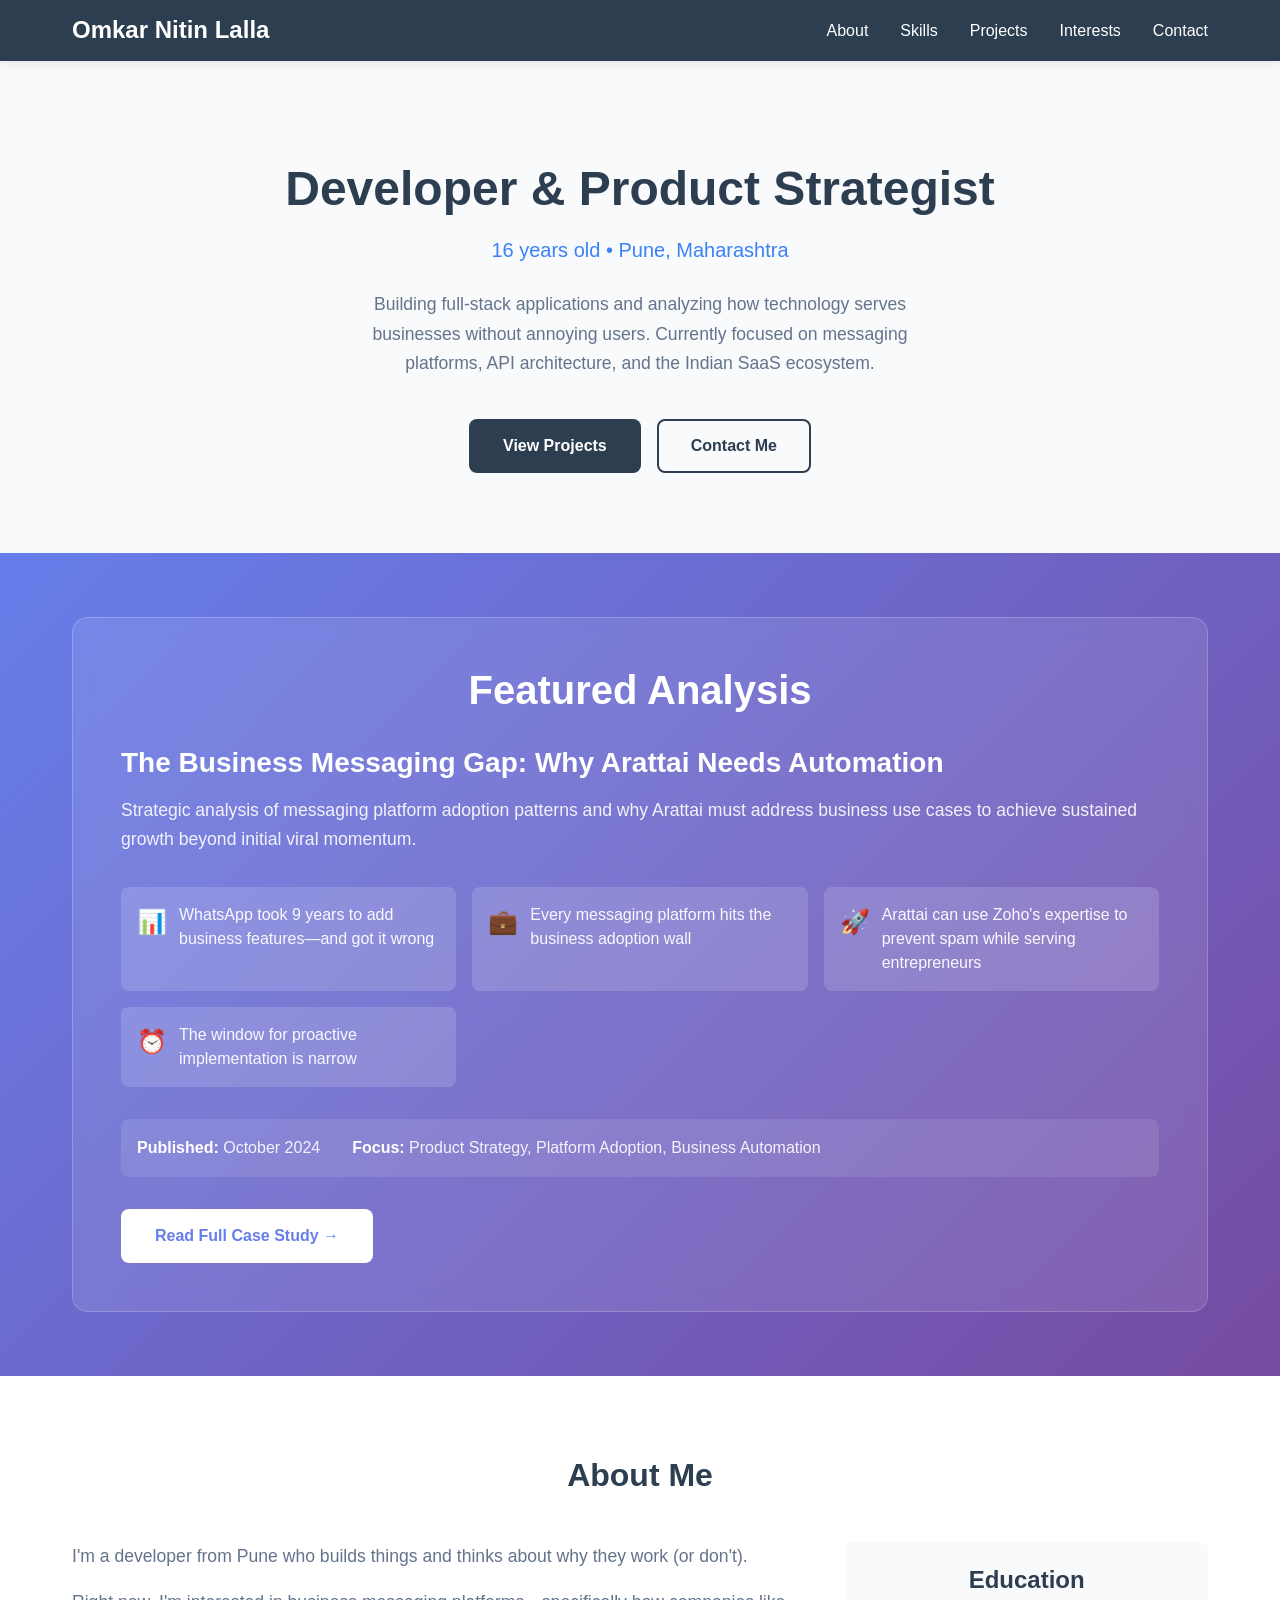
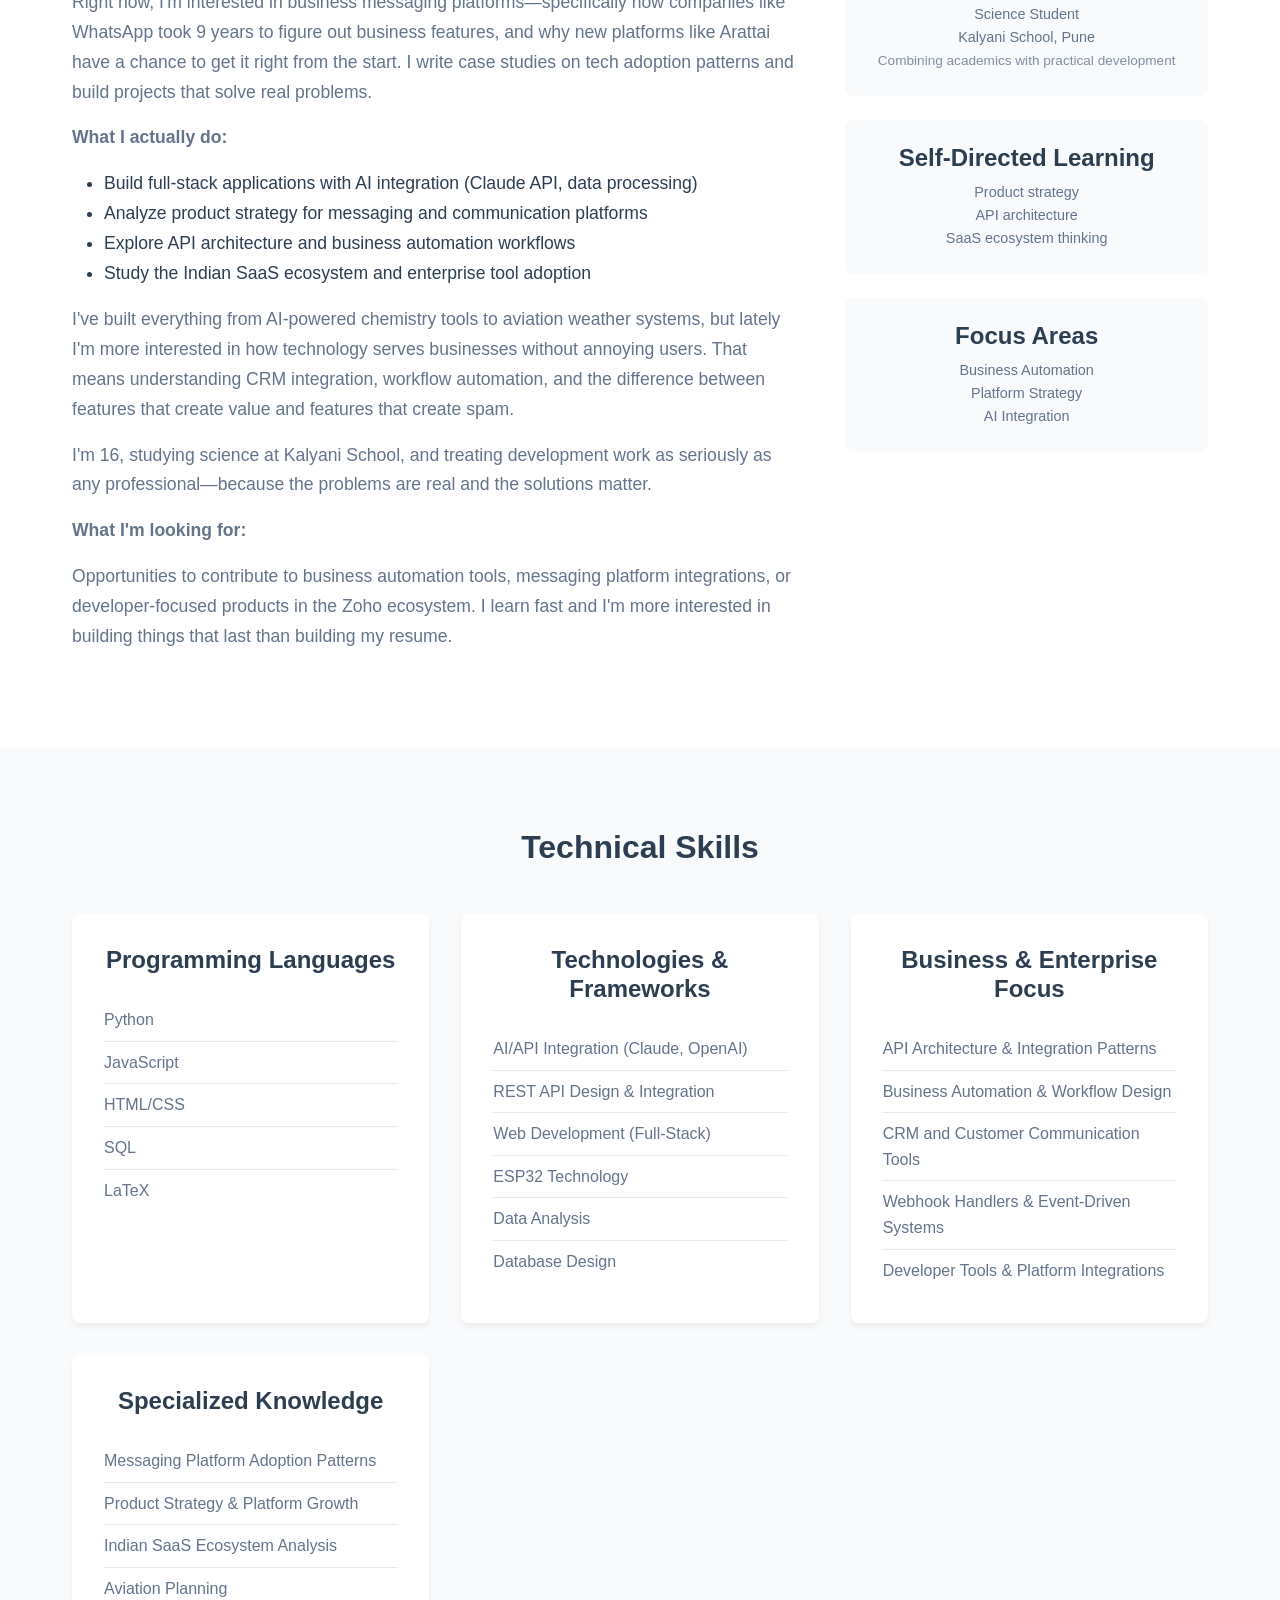
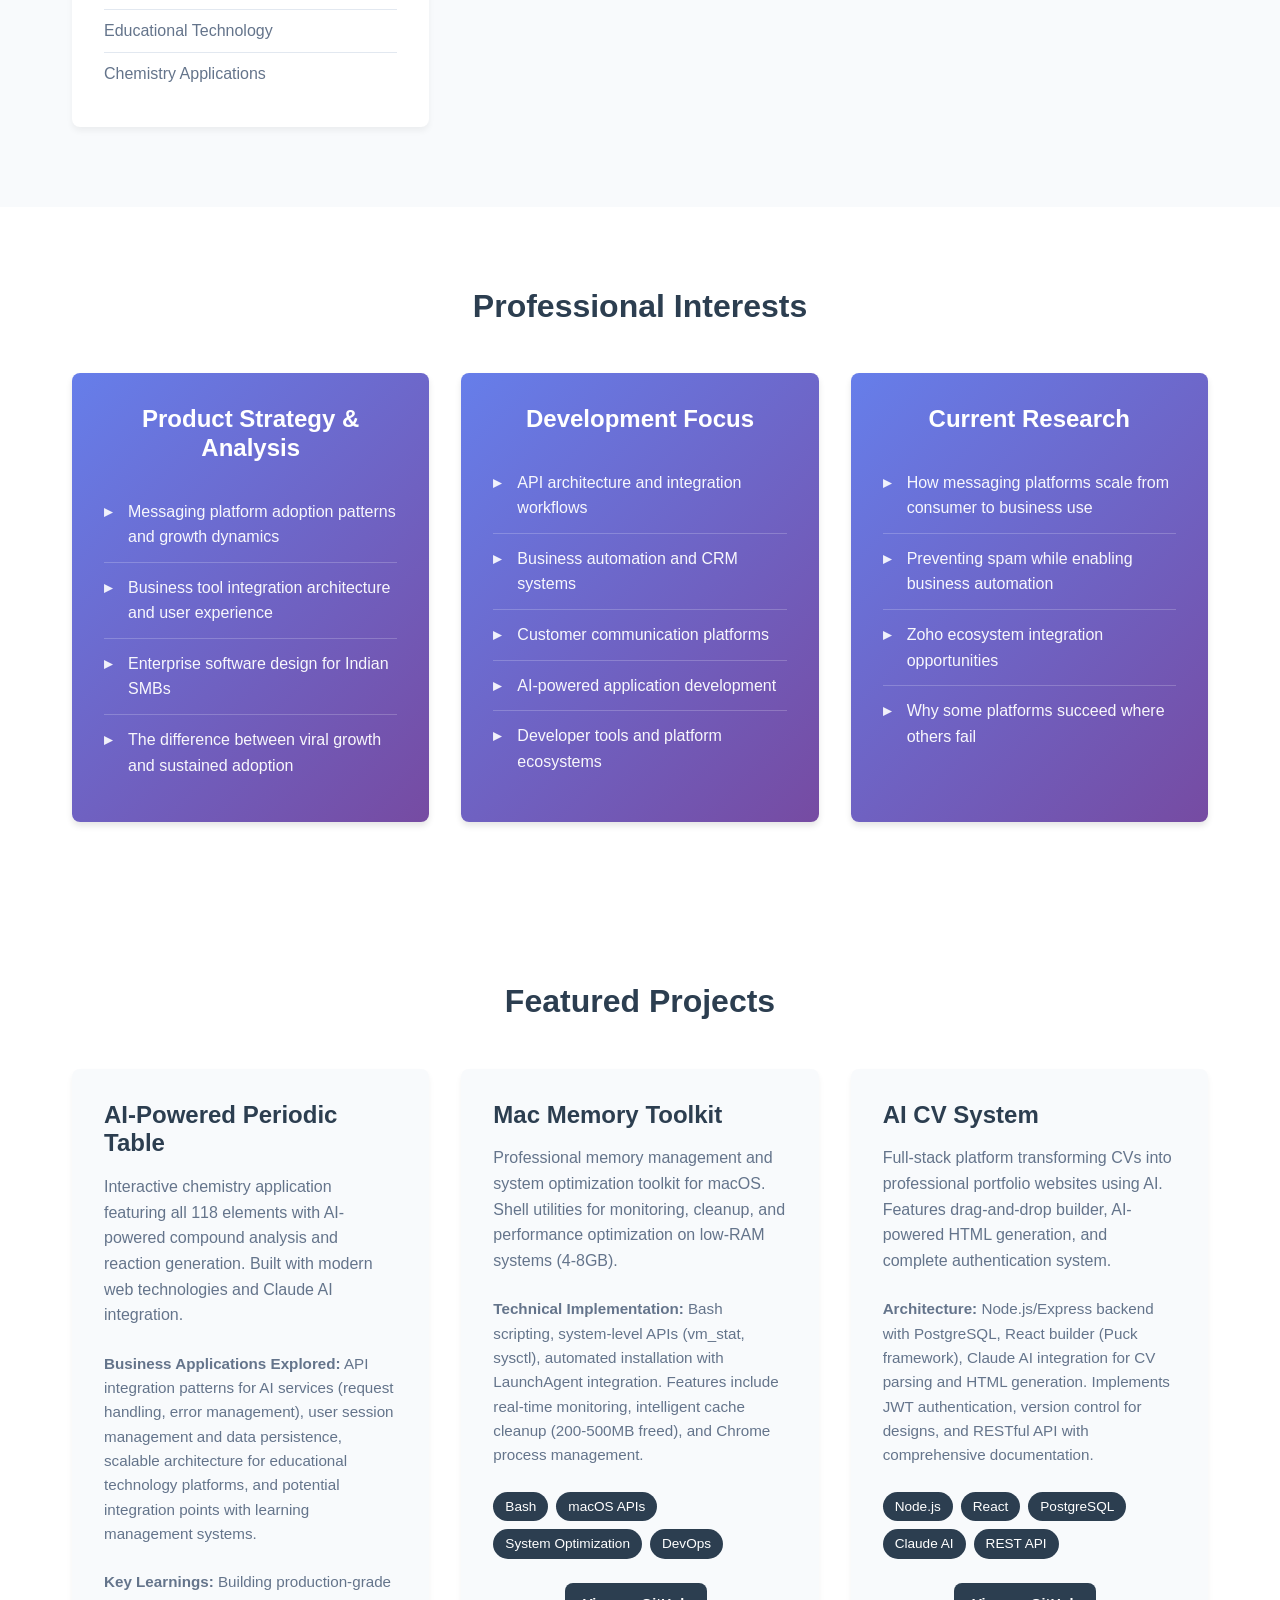
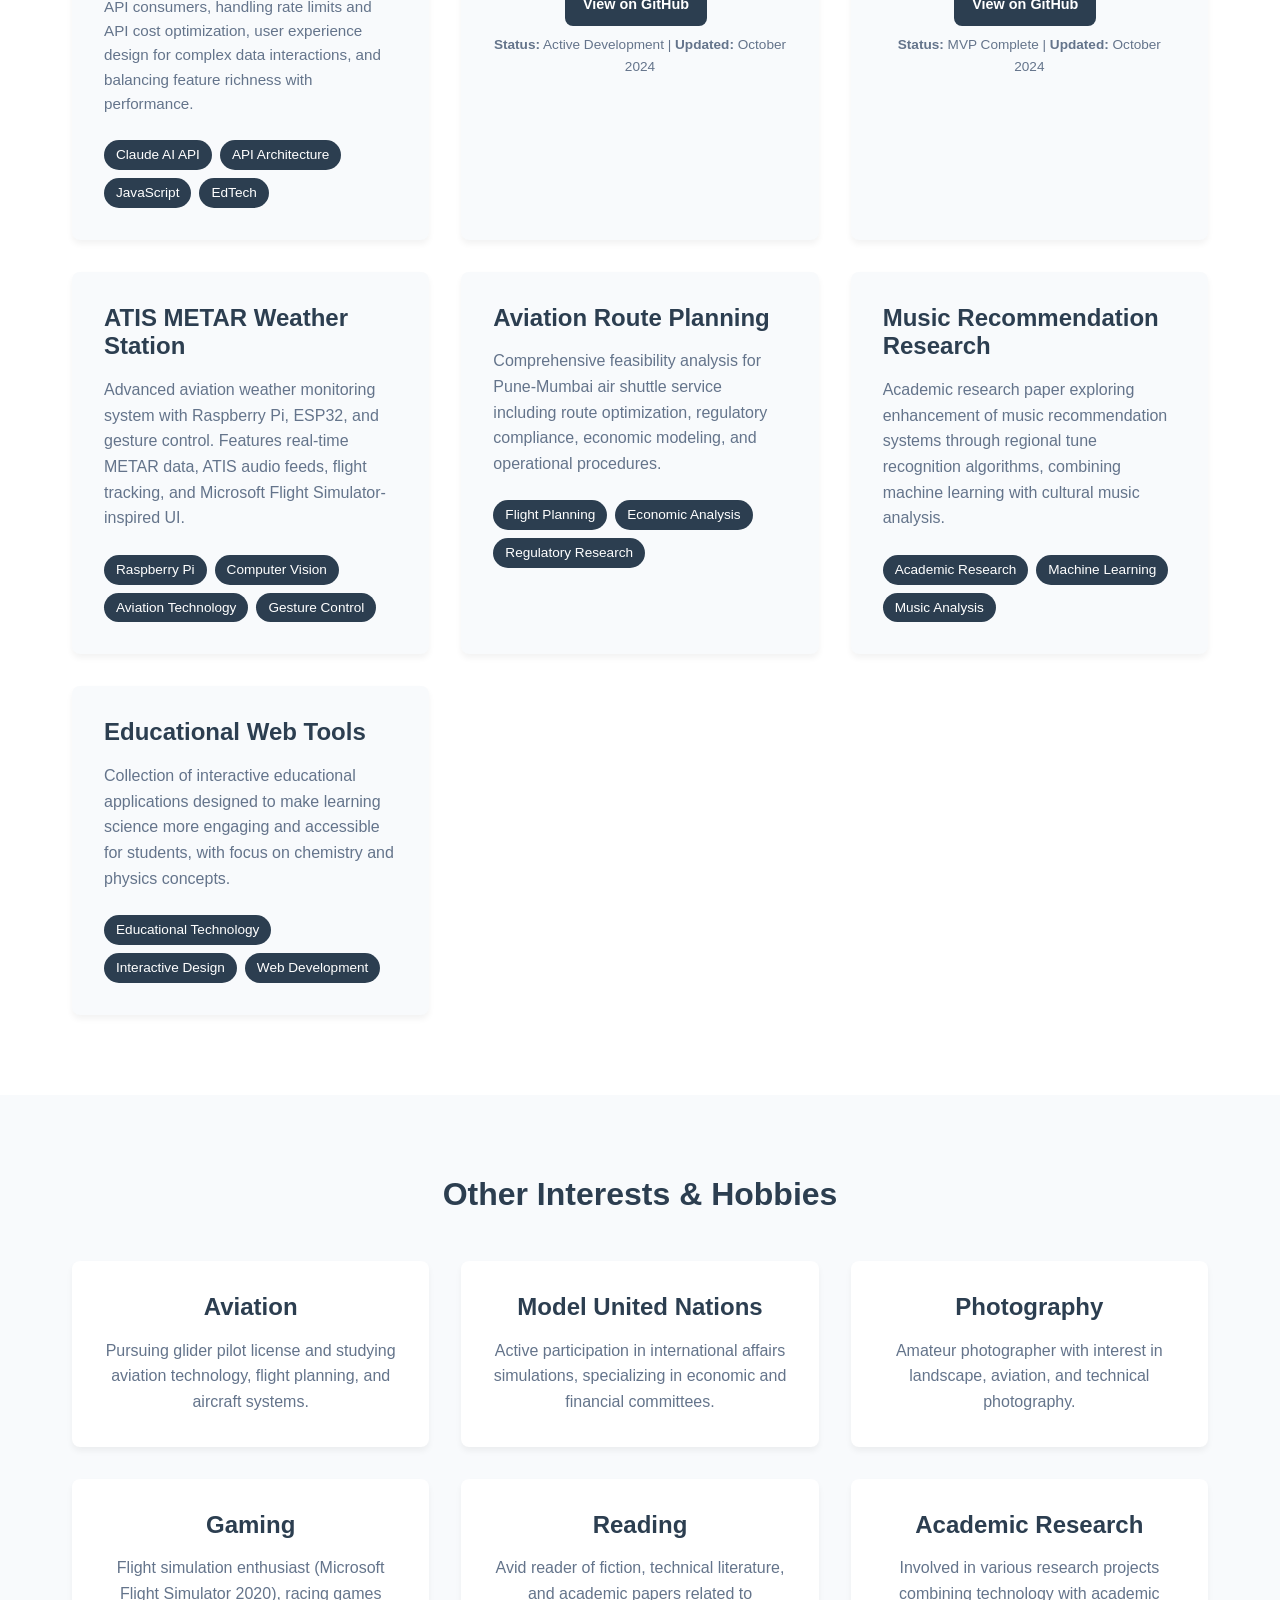
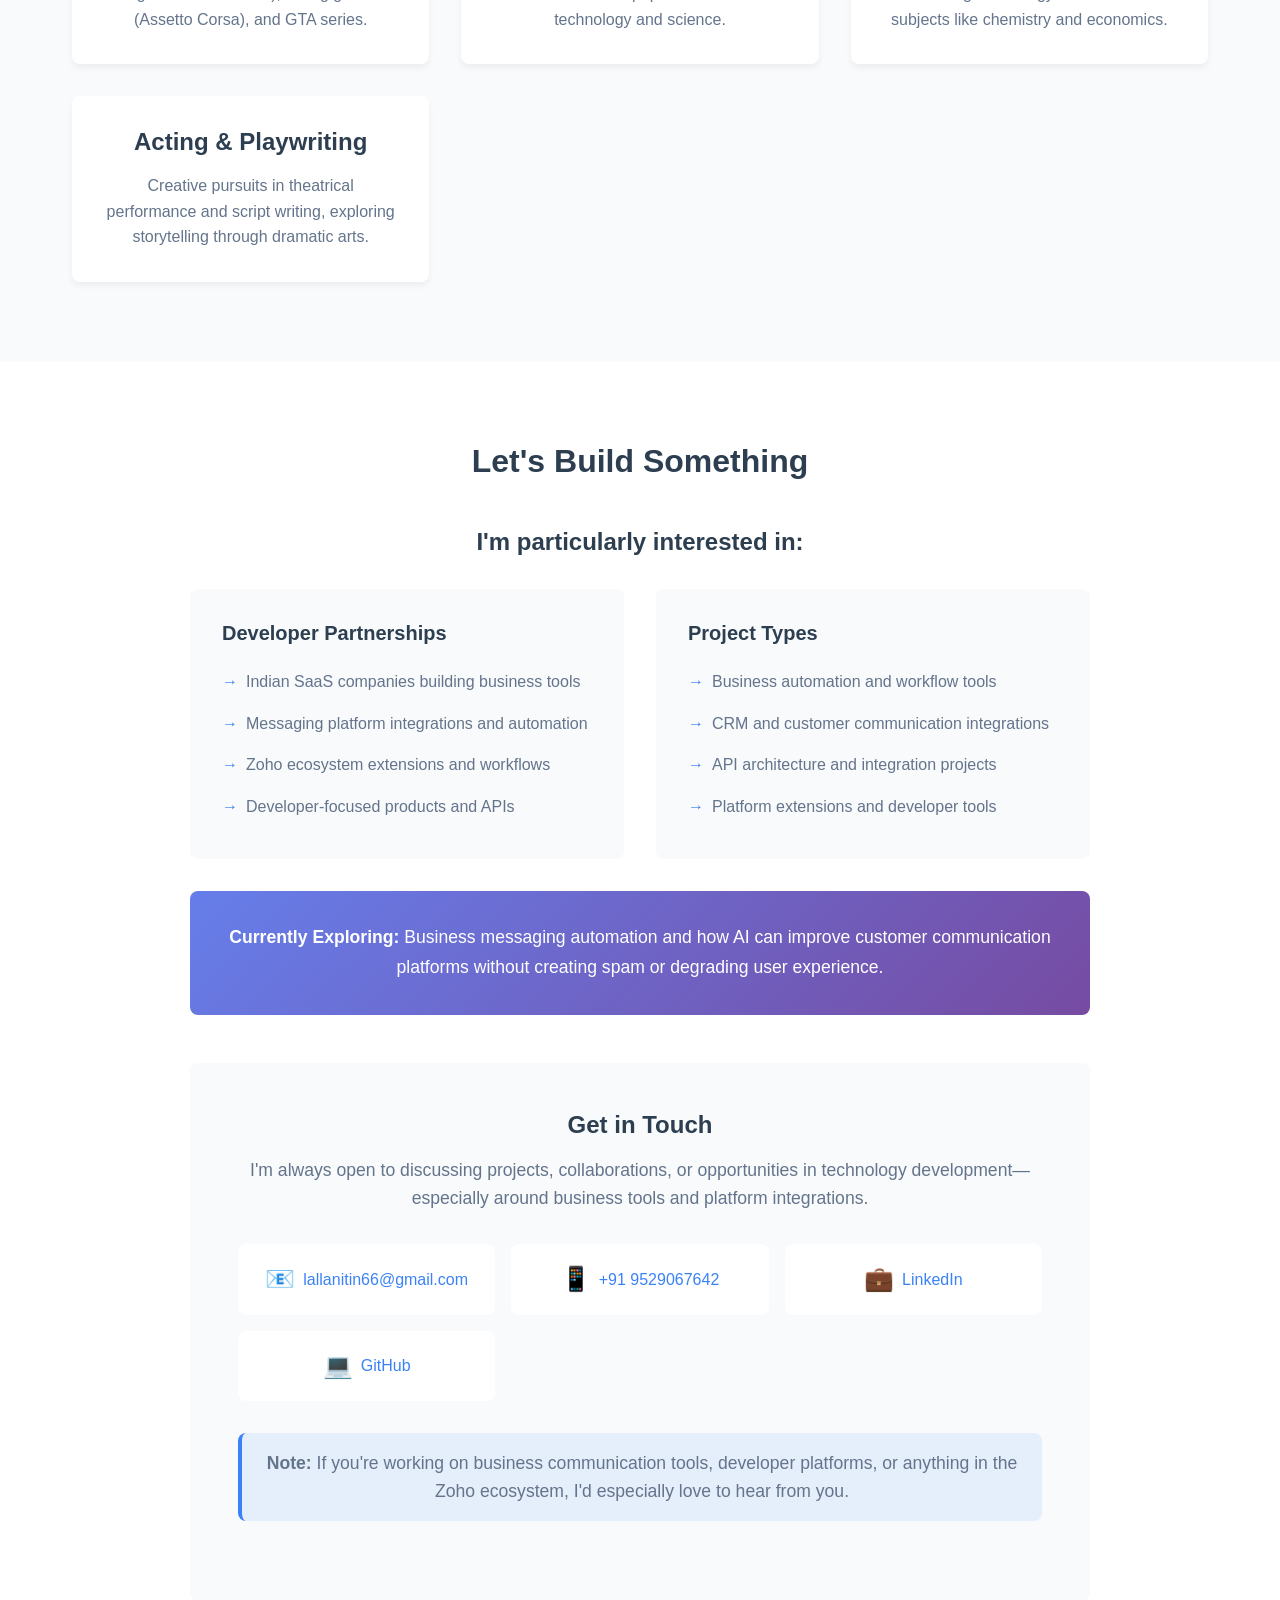
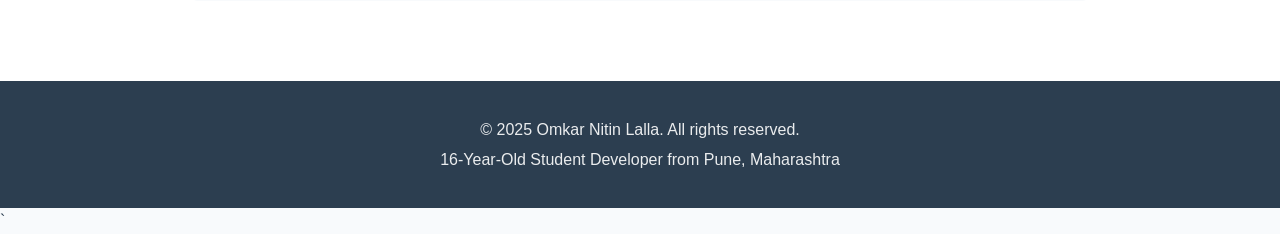
==== index.html @ 421ca230 "Remove project report links, keep GitHub projects only Cleaned up project cards by removing onclick " ====
<!DOCTYPE html>
<html lang="en">
<head>
    <meta charset="UTF-8">
    <meta name="viewport" content="width=device-width, initial-scale=1.0">
    <title>Omkar Nitin Lalla - Developer & Product Strategist</title>
    <link rel="stylesheet" href="styles.css">
    <meta name="description" content="Omkar Nitin Lalla - Developer and product strategist from Pune focusing on business messaging platforms, API architecture, and SaaS ecosystem analysis. Specializing in AI integration and business automation.">
</head>
<body>
    <!-- Header -->
    <header class="header">
        <nav class="nav">
            <div class="nav-brand">
                <h1>Omkar Nitin Lalla</h1>
            </div>
            <ul class="nav-menu">
                <li><a href="#about">About</a></li>
                <li><a href="#skills">Skills</a></li>
                <li><a href="#projects">Projects</a></li>
                <li><a href="#interests">Interests</a></li>
                <li><a href="#contact">Contact</a></li>
            </ul>
        </nav>
    </header>

    <!-- Main Content -->
    <main class="main">
        <!-- Hero Section -->
        <section id="home" class="hero">
            <div class="container">
                <div class="hero-content">
                    <h2 class="hero-title">Developer & Product Strategist</h2>
                    <p class="hero-subtitle">16 years old • Pune, Maharashtra</p>
                    <p class="hero-description">
                        Building full-stack applications and analyzing how technology serves businesses without annoying users.
                        Currently focused on messaging platforms, API architecture, and the Indian SaaS ecosystem.
                    </p>
                    <div class="hero-actions">
                        <a href="#projects" class="btn btn-primary">View Projects</a>
                        <a href="#contact" class="btn btn-secondary">Contact Me</a>
                    </div>
                </div>
            </div>
        </section>

        <!-- Featured Analysis Section -->
        <section id="featured" class="featured">
            <div class="container">
                <div class="featured-banner">
                    <h2 class="featured-title">Featured Analysis</h2>
                    <div class="featured-content">
                        <h3>The Business Messaging Gap: Why Arattai Needs Automation</h3>
                        <p class="featured-description">
                            Strategic analysis of messaging platform adoption patterns and why Arattai must address
                            business use cases to achieve sustained growth beyond initial viral momentum.
                        </p>
                        <div class="featured-highlights">
                            <div class="highlight-item">
                                <span class="highlight-icon">📊</span>
                                <span>WhatsApp took 9 years to add business features—and got it wrong</span>
                            </div>
                            <div class="highlight-item">
                                <span class="highlight-icon">💼</span>
                                <span>Every messaging platform hits the business adoption wall</span>
                            </div>
                            <div class="highlight-item">
                                <span class="highlight-icon">🚀</span>
                                <span>Arattai can use Zoho's expertise to prevent spam while serving entrepreneurs</span>
                            </div>
                            <div class="highlight-item">
                                <span class="highlight-icon">⏰</span>
                                <span>The window for proactive implementation is narrow</span>
                            </div>
                        </div>
                        <div class="featured-meta">
                            <span><strong>Published:</strong> October 2024</span>
                            <span><strong>Focus:</strong> Product Strategy, Platform Adoption, Business Automation</span>
                        </div>
                        <a href="case-study.html" class="btn btn-primary featured-btn">Read Full Case Study →</a>
                    </div>
                </div>
            </div>
        </section>

        <!-- About Section -->
        <section id="about" class="about">
            <div class="container">
                <h2 class="section-title">About Me</h2>
                <div class="about-content">
                    <div class="about-text">
                        <p>
                            I'm a developer from Pune who builds things and thinks about why they work (or don't).
                        </p>
                        <p>
                            Right now, I'm interested in business messaging platforms—specifically how companies
                            like WhatsApp took 9 years to figure out business features, and why new platforms
                            like Arattai have a chance to get it right from the start. I write case studies on
                            tech adoption patterns and build projects that solve real problems.
                        </p>
                        <p><strong>What I actually do:</strong></p>
                        <ul style="list-style: disc; padding-left: 2rem; margin-bottom: 1rem;">
                            <li>Build full-stack applications with AI integration (Claude API, data processing)</li>
                            <li>Analyze product strategy for messaging and communication platforms</li>
                            <li>Explore API architecture and business automation workflows</li>
                            <li>Study the Indian SaaS ecosystem and enterprise tool adoption</li>
                        </ul>
                        <p>
                            I've built everything from AI-powered chemistry tools to aviation weather systems,
                            but lately I'm more interested in how technology serves businesses without annoying
                            users. That means understanding CRM integration, workflow automation, and the
                            difference between features that create value and features that create spam.
                        </p>
                        <p>
                            I'm 16, studying science at Kalyani School, and treating development work as
                            seriously as any professional—because the problems are real and the solutions matter.
                        </p>
                        <p><strong>What I'm looking for:</strong></p>
                        <p>
                            Opportunities to contribute to business automation tools, messaging platform
                            integrations, or developer-focused products in the Zoho ecosystem. I learn fast
                            and I'm more interested in building things that last than building my resume.
                        </p>
                    </div>
                    <div class="about-details">
                        <div class="detail-card">
                            <h3>Education</h3>
                            <p>Science Student<br>Kalyani School, Pune<br><small style="font-size: 0.85rem; opacity: 0.8;">Combining academics with practical development</small></p>
                        </div>
                        <div class="detail-card">
                            <h3>Self-Directed Learning</h3>
                            <p style="font-size: 0.9rem;">Product strategy<br>API architecture<br>SaaS ecosystem thinking</p>
                        </div>
                        <div class="detail-card">
                            <h3>Focus Areas</h3>
                            <p>Business Automation<br>Platform Strategy<br>AI Integration</p>
                        </div>
                    </div>
                </div>
            </div>
        </section>

        <!-- Skills Section -->
        <section id="skills" class="skills">
            <div class="container">
                <h2 class="section-title">Technical Skills</h2>
                <div class="skills-grid">
                    <div class="skill-category">
                        <h3>Programming Languages</h3>
                        <ul>
                            <li>Python</li>
                            <li>JavaScript</li>
                            <li>HTML/CSS</li>
                            <li>SQL</li>
                            <li>LaTeX</li>
                        </ul>
                    </div>
                    <div class="skill-category">
                        <h3>Technologies & Frameworks</h3>
                        <ul>
                            <li>AI/API Integration (Claude, OpenAI)</li>
                            <li>REST API Design & Integration</li>
                            <li>Web Development (Full-Stack)</li>
                            <li>ESP32 Technology</li>
                            <li>Data Analysis</li>
                            <li>Database Design</li>
                        </ul>
                    </div>
                    <div class="skill-category">
                        <h3>Business & Enterprise Focus</h3>
                        <ul>
                            <li>API Architecture & Integration Patterns</li>
                            <li>Business Automation & Workflow Design</li>
                            <li>CRM and Customer Communication Tools</li>
                            <li>Webhook Handlers & Event-Driven Systems</li>
                            <li>Developer Tools & Platform Integrations</li>
                        </ul>
                    </div>
                    <div class="skill-category">
                        <h3>Specialized Knowledge</h3>
                        <ul>
                            <li>Messaging Platform Adoption Patterns</li>
                            <li>Product Strategy & Platform Growth</li>
                            <li>Indian SaaS Ecosystem Analysis</li>
                            <li>Aviation Planning</li>
                            <li>Educational Technology</li>
                            <li>Chemistry Applications</li>
                        </ul>
                    </div>
                </div>
            </div>
        </section>

        <!-- Professional Interests Section -->
        <section id="professional-interests" class="professional-interests">
            <div class="container">
                <h2 class="section-title">Professional Interests</h2>
                <div class="pi-grid">
                    <div class="pi-card">
                        <h3>Product Strategy & Analysis</h3>
                        <ul>
                            <li>Messaging platform adoption patterns and growth dynamics</li>
                            <li>Business tool integration architecture and user experience</li>
                            <li>Enterprise software design for Indian SMBs</li>
                            <li>The difference between viral growth and sustained adoption</li>
                        </ul>
                    </div>
                    <div class="pi-card">
                        <h3>Development Focus</h3>
                        <ul>
                            <li>API architecture and integration workflows</li>
                            <li>Business automation and CRM systems</li>
                            <li>Customer communication platforms</li>
                            <li>AI-powered application development</li>
                            <li>Developer tools and platform ecosystems</li>
                        </ul>
                    </div>
                    <div class="pi-card">
                        <h3>Current Research</h3>
                        <ul>
                            <li>How messaging platforms scale from consumer to business use</li>
                            <li>Preventing spam while enabling business automation</li>
                            <li>Zoho ecosystem integration opportunities</li>
                            <li>Why some platforms succeed where others fail</li>
                        </ul>
                    </div>
                </div>
            </div>
        </section>

        <!-- Projects Section -->
        <section id="projects" class="projects">
            <div class="container">
                <h2 class="section-title">Featured Projects</h2>
                <div class="projects-grid">
                    <div class="project-card">
                        <h3>AI-Powered Periodic Table</h3>
                        <p>
                            Interactive chemistry application featuring all 118 elements with AI-powered compound analysis
                            and reaction generation. Built with modern web technologies and Claude AI integration.
                        </p>
                        <p style="margin-top: 1rem; font-size: 0.95rem;">
                            <strong>Business Applications Explored:</strong> API integration patterns for AI services (request handling, error management),
                            user session management and data persistence, scalable architecture for educational technology platforms,
                            and potential integration points with learning management systems.
                        </p>
                        <p style="margin-top: 0.5rem; font-size: 0.95rem;">
                            <strong>Key Learnings:</strong> Building production-grade API consumers, handling rate limits and API cost optimization,
                            user experience design for complex data interactions, and balancing feature richness with performance.
                        </p>
                        <div class="project-tech">
                            <span>Claude AI API</span>
                            <span>API Architecture</span>
                            <span>JavaScript</span>
                            <span>EdTech</span>
                        </div>
                    </div>

                    <div class="project-card">
                        <h3>Mac Memory Toolkit</h3>
                        <p>
                            Professional memory management and system optimization toolkit for macOS. Shell utilities for
                            monitoring, cleanup, and performance optimization on low-RAM systems (4-8GB).
                        </p>
                        <p style="margin-top: 1rem; font-size: 0.95rem;">
                            <strong>Technical Implementation:</strong> Bash scripting, system-level APIs (vm_stat, sysctl),
                            automated installation with LaunchAgent integration. Features include real-time monitoring, intelligent
                            cache cleanup (200-500MB freed), and Chrome process management.
                        </p>
                        <div class="project-tech">
                            <span>Bash</span>
                            <span>macOS APIs</span>
                            <span>System Optimization</span>
                            <span>DevOps</span>
                        </div>
                        <div class="project-link" style="border-top: none; padding-top: 0.5rem; margin-top: 1rem;">
                            <a href="https://github.com/omkarlalla-code/mac-memory-toolkit" target="_blank" class="btn btn-primary" style="font-size: 0.9rem; padding: 0.5rem 1rem; margin-right: 0.5rem;">View on GitHub</a>
                            <span style="display: block; margin-top: 0.5rem; font-size: 0.85rem; color: #64748b;"><strong>Status:</strong> Active Development | <strong>Updated:</strong> October 2024</span>
                        </div>
                    </div>

                    <div class="project-card">
                        <h3>AI CV System</h3>
                        <p>
                            Full-stack platform transforming CVs into professional portfolio websites using AI. Features drag-and-drop
                            builder, AI-powered HTML generation, and complete authentication system.
                        </p>
                        <p style="margin-top: 1rem; font-size: 0.95rem;">
                            <strong>Architecture:</strong> Node.js/Express backend with PostgreSQL, React builder (Puck framework), Claude AI
                            integration for CV parsing and HTML generation. Implements JWT authentication, version control for designs,
                            and RESTful API with comprehensive documentation.
                        </p>
                        <div class="project-tech">
                            <span>Node.js</span>
                            <span>React</span>
                            <span>PostgreSQL</span>
                            <span>Claude AI</span>
                            <span>REST API</span>
                        </div>
                        <div class="project-link" style="border-top: none; padding-top: 0.5rem; margin-top: 1rem;">
                            <a href="https://github.com/omkarlalla-code/ai-cv-system" target="_blank" class="btn btn-primary" style="font-size: 0.9rem; padding: 0.5rem 1rem; margin-right: 0.5rem;">View on GitHub</a>
                            <span style="display: block; margin-top: 0.5rem; font-size: 0.85rem; color: #64748b;"><strong>Status:</strong> MVP Complete | <strong>Updated:</strong> October 2024</span>
                        </div>
                    </div>

                    <div class="project-card">
                        <h3>ATIS METAR Weather Station</h3>
                        <p>
                            Advanced aviation weather monitoring system with Raspberry Pi, ESP32, and gesture control.
                            Features real-time METAR data, ATIS audio feeds, flight tracking, and Microsoft Flight Simulator-inspired UI.
                        </p>
                        <div class="project-tech">
                            <span>Raspberry Pi</span>
                            <span>Computer Vision</span>
                            <span>Aviation Technology</span>
                            <span>Gesture Control</span>
                        </div>
                    </div>
                    
                    <div class="project-card">
                        <h3>Aviation Route Planning</h3>
                        <p>
                            Comprehensive feasibility analysis for Pune-Mumbai air shuttle service including route optimization,
                            regulatory compliance, economic modeling, and operational procedures.
                        </p>
                        <div class="project-tech">
                            <span>Flight Planning</span>
                            <span>Economic Analysis</span>
                            <span>Regulatory Research</span>
                        </div>
                    </div>
                    
                    <div class="project-card">
                        <h3>Music Recommendation Research</h3>
                        <p>
                            Academic research paper exploring enhancement of music recommendation systems through
                            regional tune recognition algorithms, combining machine learning with cultural music analysis.
                        </p>
                        <div class="project-tech">
                            <span>Academic Research</span>
                            <span>Machine Learning</span>
                            <span>Music Analysis</span>
                        </div>
                    </div>
                    
                    <div class="project-card">
                        <h3>Educational Web Tools</h3>
                        <p>
                            Collection of interactive educational applications designed to make learning science
                            more engaging and accessible for students, with focus on chemistry and physics concepts.
                        </p>
                        <div class="project-tech">
                            <span>Educational Technology</span>
                            <span>Interactive Design</span>
                            <span>Web Development</span>
                        </div>
                    </div>
                </div>
            </div>
        </section>

        <!-- Interests Section -->
        <section id="interests" class="interests">
            <div class="container">
                <h2 class="section-title">Other Interests & Hobbies</h2>
                <div class="interests-grid">
                    <div class="interest-card">
                        <h3>Aviation</h3>
                        <p>Pursuing glider pilot license and studying aviation technology, flight planning, and aircraft systems.</p>
                    </div>
                    <div class="interest-card">
                        <h3>Model United Nations</h3>
                        <p>Active participation in international affairs simulations, specializing in economic and financial committees.</p>
                    </div>
                    <div class="interest-card">
                        <h3>Photography</h3>
                        <p>Amateur photographer with interest in landscape, aviation, and technical photography.</p>
                    </div>
                    <div class="interest-card">
                        <h3>Gaming</h3>
                        <p>Flight simulation enthusiast (Microsoft Flight Simulator 2020), racing games (Assetto Corsa), and GTA series.</p>
                    </div>
                    <div class="interest-card">
                        <h3>Reading</h3>
                        <p>Avid reader of fiction, technical literature, and academic papers related to technology and science.</p>
                    </div>
                    <div class="interest-card">
                        <h3>Academic Research</h3>
                        <p>Involved in various research projects combining technology with academic subjects like chemistry and economics.</p>
                    </div>
                    <div class="interest-card">
                        <h3>Acting & Playwriting</h3>
                        <p>Creative pursuits in theatrical performance and script writing, exploring storytelling through dramatic arts.</p>
                    </div>
                </div>
            </div>
        </section>

        <!-- Contact Section -->
        <section id="contact" class="contact">
            <div class="container">
                <h2 class="section-title">Let's Build Something</h2>
                <div class="contact-content">
                    <div class="contact-interests">
                        <h3>I'm particularly interested in:</h3>

                        <div class="interest-grid">
                            <div class="interest-category">
                                <h4>Developer Partnerships</h4>
                                <ul>
                                    <li>Indian SaaS companies building business tools</li>
                                    <li>Messaging platform integrations and automation</li>
                                    <li>Zoho ecosystem extensions and workflows</li>
                                    <li>Developer-focused products and APIs</li>
                                </ul>
                            </div>

                            <div class="interest-category">
                                <h4>Project Types</h4>
                                <ul>
                                    <li>Business automation and workflow tools</li>
                                    <li>CRM and customer communication integrations</li>
                                    <li>API architecture and integration projects</li>
                                    <li>Platform extensions and developer tools</li>
                                </ul>
                            </div>
                        </div>

                        <div class="currently-exploring">
                            <p><strong>Currently Exploring:</strong> Business messaging automation and how AI can improve customer communication platforms without creating spam or degrading user experience.</p>
                        </div>
                    </div>

                    <div class="contact-cta">
                        <h3>Get in Touch</h3>
                        <p>I'm always open to discussing projects, collaborations, or opportunities in technology development—especially around business tools and platform integrations.</p>

                        <div class="contact-details">
                            <div class="contact-item">
                                <span class="contact-icon">📧</span>
                                <a href="mailto:lallanitin66@gmail.com">lallanitin66@gmail.com</a>
                            </div>
                            <div class="contact-item">
                                <span class="contact-icon">📱</span>
                                <a href="tel:+919529067642">+91 9529067642</a>
                            </div>
                            <div class="contact-item">
                                <span class="contact-icon">💼</span>
                                <a href="https://www.linkedin.com/in/omkar-nitin-lalla/" target="_blank">LinkedIn</a>
                            </div>
                            <div class="contact-item">
                                <span class="contact-icon">💻</span>
                                <a href="https://github.com/omkarlalla-code" target="_blank">GitHub</a>
                            </div>
                        </div>

                        <p class="contact-note"><strong>Note:</strong> If you're working on business communication tools, developer platforms, or anything in the Zoho ecosystem, I'd especially love to hear from you.</p>
                    </div>
                </div>
            </div>
        </section>
    </main>

    <!-- Footer -->
    <footer class="footer">
        <div class="container">
            <p>&copy; 2025 Omkar Nitin Lalla. All rights reserved.</p>
            <p>16-Year-Old Student Developer from Pune, Maharashtra</p>
        </div>
    </footer>
</body>
</html>`
---- styles.css ----
/* Reset and Base Styles */
* {
    margin: 0;
    padding: 0;
    box-sizing: border-box;
}

html {
    scroll-behavior: smooth;
    font-size: 16px;
}

body {
    font-family: -apple-system, BlinkMacSystemFont, 'Segoe UI', Roboto, Oxygen, Ubuntu, Cantarell, sans-serif;
    line-height: 1.6;
    color: #2c3e50;
    background-color: #f8fafc;
}

/* Color Scheme Variables */
:root {
    --primary-color: #2c3e50;     /* Dark blue-gray for headers/footer */
    --secondary-color: #f8fafc;   /* Light gray for main content background */
    --text-primary: #2c3e50;
    --text-secondary: #64748b;
    --accent: #3b82f6;
    --white: #ffffff;
    --border: #e2e8f0;
}

/* Typography */
h1, h2, h3, h4, h5, h6 {
    color: var(--text-primary);
    font-weight: 600;
    line-height: 1.2;
}

h1 { font-size: 2rem; }
h2 { font-size: 1.75rem; }
h3 { font-size: 1.5rem; }
h4 { font-size: 1.25rem; }

p {
    color: var(--text-secondary);
    margin-bottom: 1rem;
}

a {
    color: var(--accent);
    text-decoration: none;
    transition: color 0.2s ease;
}

a:hover {
    color: var(--primary-color);
}

/* Layout Components */
.container {
    max-width: 1200px;
    margin: 0 auto;
    padding: 0 2rem;
}

.section-title {
    text-align: center;
    margin-bottom: 3rem;
    font-size: 2rem;
    color: var(--primary-color);
}

/* Header */
.header {
    background-color: var(--primary-color);
    position: fixed;
    top: 0;
    width: 100%;
    z-index: 1000;
    box-shadow: 0 2px 10px rgba(0, 0, 0, 0.1);
}

.nav {
    display: flex;
    justify-content: space-between;
    align-items: center;
    padding: 1rem 2rem;
    max-width: 1200px;
    margin: 0 auto;
}

.nav-brand h1 {
    color: var(--white);
    font-size: 1.5rem;
}

.nav-menu {
    display: flex;
    list-style: none;
    gap: 2rem;
}

.nav-menu a {
    color: var(--white);
    font-weight: 500;
    padding: 0.5rem 0;
    position: relative;
}

.nav-menu a:hover {
    color: var(--white);
}

.nav-menu a::after {
    content: '';
    position: absolute;
    bottom: 0;
    left: 0;
    width: 0;
    height: 2px;
    background-color: var(--white);
    transition: width 0.3s ease;
}

.nav-menu a:hover::after {
    width: 100%;
}

/* Main Content */
.main {
    margin-top: 80px; /* Account for fixed header */
}

/* Hero Section */
.hero {
    background-color: var(--secondary-color);
    padding: 5rem 0;
    text-align: center;
}

.hero-content {
    max-width: 800px;
    margin: 0 auto;
}

.hero-title {
    font-size: 3rem;
    margin-bottom: 1rem;
    color: var(--primary-color);
}

.hero-subtitle {
    font-size: 1.25rem;
    color: var(--accent);
    margin-bottom: 1.5rem;
    font-weight: 500;
}

.hero-description {
    font-size: 1.1rem;
    line-height: 1.7;
    margin-bottom: 2.5rem;
    max-width: 600px;
    margin-left: auto;
    margin-right: auto;
}

.hero-actions {
    display: flex;
    gap: 1rem;
    justify-content: center;
    flex-wrap: wrap;
}

/* Buttons */
.btn {
    padding: 0.75rem 2rem;
    border-radius: 0.5rem;
    font-weight: 600;
    text-decoration: none;
    display: inline-block;
    transition: all 0.2s ease;
    border: 2px solid transparent;
}

.btn-primary {
    background-color: var(--primary-color);
    color: var(--white);
}

.btn-primary:hover {
    background-color: var(--accent);
    color: var(--white);
}

.btn-secondary {
    background-color: transparent;
    color: var(--primary-color);
    border-color: var(--primary-color);
}

.btn-secondary:hover {
    background-color: var(--primary-color);
    color: var(--white);
}

/* Featured Analysis Section */
.featured {
    background: linear-gradient(135deg, #667eea 0%, #764ba2 100%);
    padding: 4rem 0;
    color: var(--white);
}

.featured-banner {
    background-color: rgba(255, 255, 255, 0.1);
    border-radius: 1rem;
    padding: 3rem;
    backdrop-filter: blur(10px);
    border: 1px solid rgba(255, 255, 255, 0.2);
}

.featured-title {
    color: var(--white);
    text-align: center;
    margin-bottom: 2rem;
    font-size: 2.5rem;
}

.featured-content h3 {
    color: var(--white);
    font-size: 1.75rem;
    margin-bottom: 1rem;
}

.featured-description {
    color: rgba(255, 255, 255, 0.9);
    font-size: 1.1rem;
    line-height: 1.7;
    margin-bottom: 2rem;
}

.featured-highlights {
    display: grid;
    grid-template-columns: repeat(auto-fit, minmax(250px, 1fr));
    gap: 1rem;
    margin-bottom: 2rem;
}

.highlight-item {
    background-color: rgba(255, 255, 255, 0.15);
    padding: 1rem;
    border-radius: 0.5rem;
    display: flex;
    align-items: start;
    gap: 0.75rem;
}

.highlight-icon {
    font-size: 1.5rem;
    flex-shrink: 0;
}

.highlight-item span:not(.highlight-icon) {
    color: rgba(255, 255, 255, 0.95);
    line-height: 1.5;
}

.featured-meta {
    display: flex;
    flex-wrap: wrap;
    gap: 2rem;
    margin-bottom: 2rem;
    padding: 1rem;
    background-color: rgba(255, 255, 255, 0.1);
    border-radius: 0.5rem;
}

.featured-meta span {
    color: rgba(255, 255, 255, 0.9);
}

.featured-meta strong {
    color: var(--white);
}

.featured-btn {
    background-color: var(--white);
    color: #667eea;
    font-weight: 600;
}

.featured-btn:hover {
    background-color: rgba(255, 255, 255, 0.9);
    color: #764ba2;
    transform: translateY(-2px);
}

/* About Section */
.about {
    background-color: var(--white);
    padding: 5rem 0;
}

.about-content {
    display: grid;
    grid-template-columns: 2fr 1fr;
    gap: 3rem;
    align-items: start;
}

.about-text {
    font-size: 1.1rem;
    line-height: 1.7;
}

.about-details {
    display: flex;
    flex-direction: column;
    gap: 1.5rem;
}

.detail-card {
    background-color: var(--secondary-color);
    padding: 1.5rem;
    border-radius: 0.5rem;
    text-align: center;
}

.detail-card h3 {
    margin-bottom: 0.5rem;
    color: var(--primary-color);
}

.detail-card p {
    color: var(--text-secondary);
    font-size: 0.9rem;
    margin: 0;
}

/* Skills Section */
.skills {
    background-color: var(--secondary-color);
    padding: 5rem 0;
}

.skills-grid {
    display: grid;
    grid-template-columns: repeat(auto-fit, minmax(300px, 1fr));
    gap: 2rem;
}

.skill-category {
    background-color: var(--white);
    padding: 2rem;
    border-radius: 0.5rem;
    box-shadow: 0 4px 6px rgba(0, 0, 0, 0.05);
}

.skill-category h3 {
    margin-bottom: 1.5rem;
    color: var(--primary-color);
    text-align: center;
}

.skill-category ul {
    list-style: none;
}

.skill-category li {
    padding: 0.5rem 0;
    color: var(--text-secondary);
    border-bottom: 1px solid var(--border);
}

.skill-category li:last-child {
    border-bottom: none;
}

/* Professional Interests Section */
.professional-interests {
    background-color: var(--white);
    padding: 5rem 0;
}

.pi-grid {
    display: grid;
    grid-template-columns: repeat(auto-fit, minmax(300px, 1fr));
    gap: 2rem;
}

.pi-card {
    background: linear-gradient(135deg, #667eea 0%, #764ba2 100%);
    padding: 2rem;
    border-radius: 0.5rem;
    color: var(--white);
    box-shadow: 0 4px 6px rgba(0, 0, 0, 0.1);
    transition: transform 0.2s ease, box-shadow 0.2s ease;
}

.pi-card:hover {
    transform: translateY(-4px);
    box-shadow: 0 8px 20px rgba(102, 126, 234, 0.3);
}

.pi-card h3 {
    color: var(--white);
    margin-bottom: 1.5rem;
    text-align: center;
}

.pi-card ul {
    list-style: none;
    padding: 0;
}

.pi-card li {
    padding: 0.75rem 0;
    padding-left: 1.5rem;
    position: relative;
    color: rgba(255, 255, 255, 0.95);
    line-height: 1.6;
    border-bottom: 1px solid rgba(255, 255, 255, 0.2);
}

.pi-card li:last-child {
    border-bottom: none;
}

.pi-card li:before {
    content: "▸";
    position: absolute;
    left: 0;
    color: rgba(255, 255, 255, 0.9);
    font-weight: bold;
}

/* Projects Section */
.projects {
    background-color: var(--white);
    padding: 5rem 0;
}

.projects-grid {
    display: grid;
    grid-template-columns: repeat(auto-fit, minmax(350px, 1fr));
    gap: 2rem;
}

.project-card {
    background-color: var(--secondary-color);
    padding: 2rem;
    border-radius: 0.5rem;
    box-shadow: 0 4px 6px rgba(0, 0, 0, 0.05);
    transition: transform 0.2s ease, box-shadow 0.2s ease;
}

.project-card:hover {
    transform: translateY(-2px);
    box-shadow: 0 8px 25px rgba(0, 0, 0, 0.1);
}

.project-card[style*="cursor: pointer"]:hover {
    transform: translateY(-4px);
    box-shadow: 0 12px 35px rgba(59, 130, 246, 0.15);
    border-left: 4px solid #3b82f6;
}

.project-link {
    margin-top: 1rem;
    padding-top: 1rem;
    border-top: 1px solid var(--border);
    text-align: center;
}

.project-card h3 {
    margin-bottom: 1rem;
    color: var(--primary-color);
}

.project-card p {
    margin-bottom: 1.5rem;
    line-height: 1.6;
}

.project-tech {
    display: flex;
    flex-wrap: wrap;
    gap: 0.5rem;
}

.project-tech span {
    background-color: var(--primary-color);
    color: var(--white);
    padding: 0.25rem 0.75rem;
    border-radius: 1rem;
    font-size: 0.85rem;
    font-weight: 500;
}

/* Interests Section */
.interests {
    background-color: var(--secondary-color);
    padding: 5rem 0;
}

.interests-grid {
    display: grid;
    grid-template-columns: repeat(auto-fit, minmax(300px, 1fr));
    gap: 2rem;
}

.interest-card {
    background-color: var(--white);
    padding: 2rem;
    border-radius: 0.5rem;
    box-shadow: 0 4px 6px rgba(0, 0, 0, 0.05);
    text-align: center;
}

.interest-card h3 {
    margin-bottom: 1rem;
    color: var(--primary-color);
}

.interest-card p {
    color: var(--text-secondary);
    margin: 0;
}

/* Contact Section */
.contact {
    background-color: var(--white);
    padding: 5rem 0;
}

.contact-content {
    max-width: 900px;
    margin: 0 auto;
}

.contact-interests {
    margin-bottom: 3rem;
}

.contact-interests h3 {
    text-align: center;
    margin-bottom: 2rem;
    color: var(--primary-color);
}

.interest-grid {
    display: grid;
    grid-template-columns: repeat(auto-fit, minmax(300px, 1fr));
    gap: 2rem;
    margin-bottom: 2rem;
}

.interest-category {
    background-color: var(--secondary-color);
    padding: 2rem;
    border-radius: 0.5rem;
}

.interest-category h4 {
    color: var(--primary-color);
    margin-bottom: 1rem;
}

.interest-category ul {
    list-style: none;
    padding: 0;
}

.interest-category li {
    padding: 0.5rem 0;
    padding-left: 1.5rem;
    position: relative;
    color: var(--text-secondary);
    line-height: 1.6;
}

.interest-category li:before {
    content: "→";
    position: absolute;
    left: 0;
    color: var(--accent);
    font-weight: bold;
}

.currently-exploring {
    background: linear-gradient(135deg, #667eea 0%, #764ba2 100%);
    padding: 2rem;
    border-radius: 0.5rem;
    text-align: center;
}

.currently-exploring p {
    color: white;
    margin: 0;
    font-size: 1.1rem;
    line-height: 1.7;
}

.contact-cta {
    background-color: var(--secondary-color);
    padding: 3rem;
    border-radius: 0.5rem;
    text-align: center;
}

.contact-cta h3 {
    color: var(--primary-color);
    margin-bottom: 1rem;
}

.contact-cta > p {
    margin-bottom: 2rem;
    font-size: 1.1rem;
    color: var(--text-secondary);
}

.contact-details {
    display: grid;
    grid-template-columns: repeat(auto-fit, minmax(200px, 1fr));
    gap: 1rem;
    margin-bottom: 2rem;
}

.contact-item {
    display: flex;
    align-items: center;
    justify-content: center;
    gap: 0.5rem;
    padding: 1rem;
    background-color: var(--white);
    border-radius: 0.5rem;
    transition: transform 0.2s ease, box-shadow 0.2s ease;
}

.contact-item:hover {
    transform: translateY(-2px);
    box-shadow: 0 4px 12px rgba(0, 0, 0, 0.1);
}

.contact-icon {
    font-size: 1.5rem;
}

.contact-item a {
    color: var(--accent);
    font-weight: 500;
}

.contact-note {
    background-color: rgba(59, 130, 246, 0.1);
    padding: 1rem;
    border-radius: 0.5rem;
    border-left: 4px solid var(--accent);
    color: var(--text-secondary);
    font-size: 0.95rem;
    line-height: 1.6;
}

/* Footer */
.footer {
    background-color: var(--primary-color);
    color: var(--white);
    text-align: center;
    padding: 2rem 0;
}

.footer p {
    color: var(--white);
    margin: 0.25rem 0;
    opacity: 0.9;
}

/* Responsive Design */
@media (max-width: 768px) {
    .nav {
        flex-direction: column;
        gap: 1rem;
        padding: 1rem;
    }
    
    .nav-menu {
        gap: 1rem;
    }
    
    .main {
        margin-top: 120px;
    }
    
    .hero-title {
        font-size: 2.5rem;
    }
    
    .hero-actions {
        flex-direction: column;
        align-items: center;
    }
    
    .about-content {
        grid-template-columns: 1fr;
        gap: 2rem;
    }
    
    .skills-grid {
        grid-template-columns: 1fr;
    }
    
    .projects-grid {
        grid-template-columns: 1fr;
    }
    
    .interests-grid {
        grid-template-columns: 1fr;
    }
    
    .contact-details {
        text-align: center;
    }
    
    .contact-item {
        flex-direction: column;
        gap: 0.5rem;
        text-align: center;
    }
    
    .container {
        padding: 0 1rem;
    }
}

@media (max-width: 480px) {
    .nav-menu {
        flex-wrap: wrap;
        justify-content: center;
    }
    
    .hero-title {
        font-size: 2rem;
    }
    
    .section-title {
        font-size: 1.5rem;
    }
}

/* Accessibility */
@media (prefers-reduced-motion: reduce) {
    * {
        animation-duration: 0.01ms !important;
        animation-iteration-count: 1 !important;
        transition-duration: 0.01ms !important;
    }
    
    html {
        scroll-behavior: auto;
    }
}

/* Focus states for accessibility */
a:focus,
.btn:focus {
    outline: 2px solid var(--accent);
    outline-offset: 2px;
}

/* Print styles */
@media print {
    .header,
    .footer {
        background: white !important;
        color: black !important;
    }
    
    .nav-menu {
        display: none;
    }
    
    .main {
        margin-top: 0;
    }
    
    .project-card,
    .interest-card,
    .skill-category {
        break-inside: avoid;
    }
}
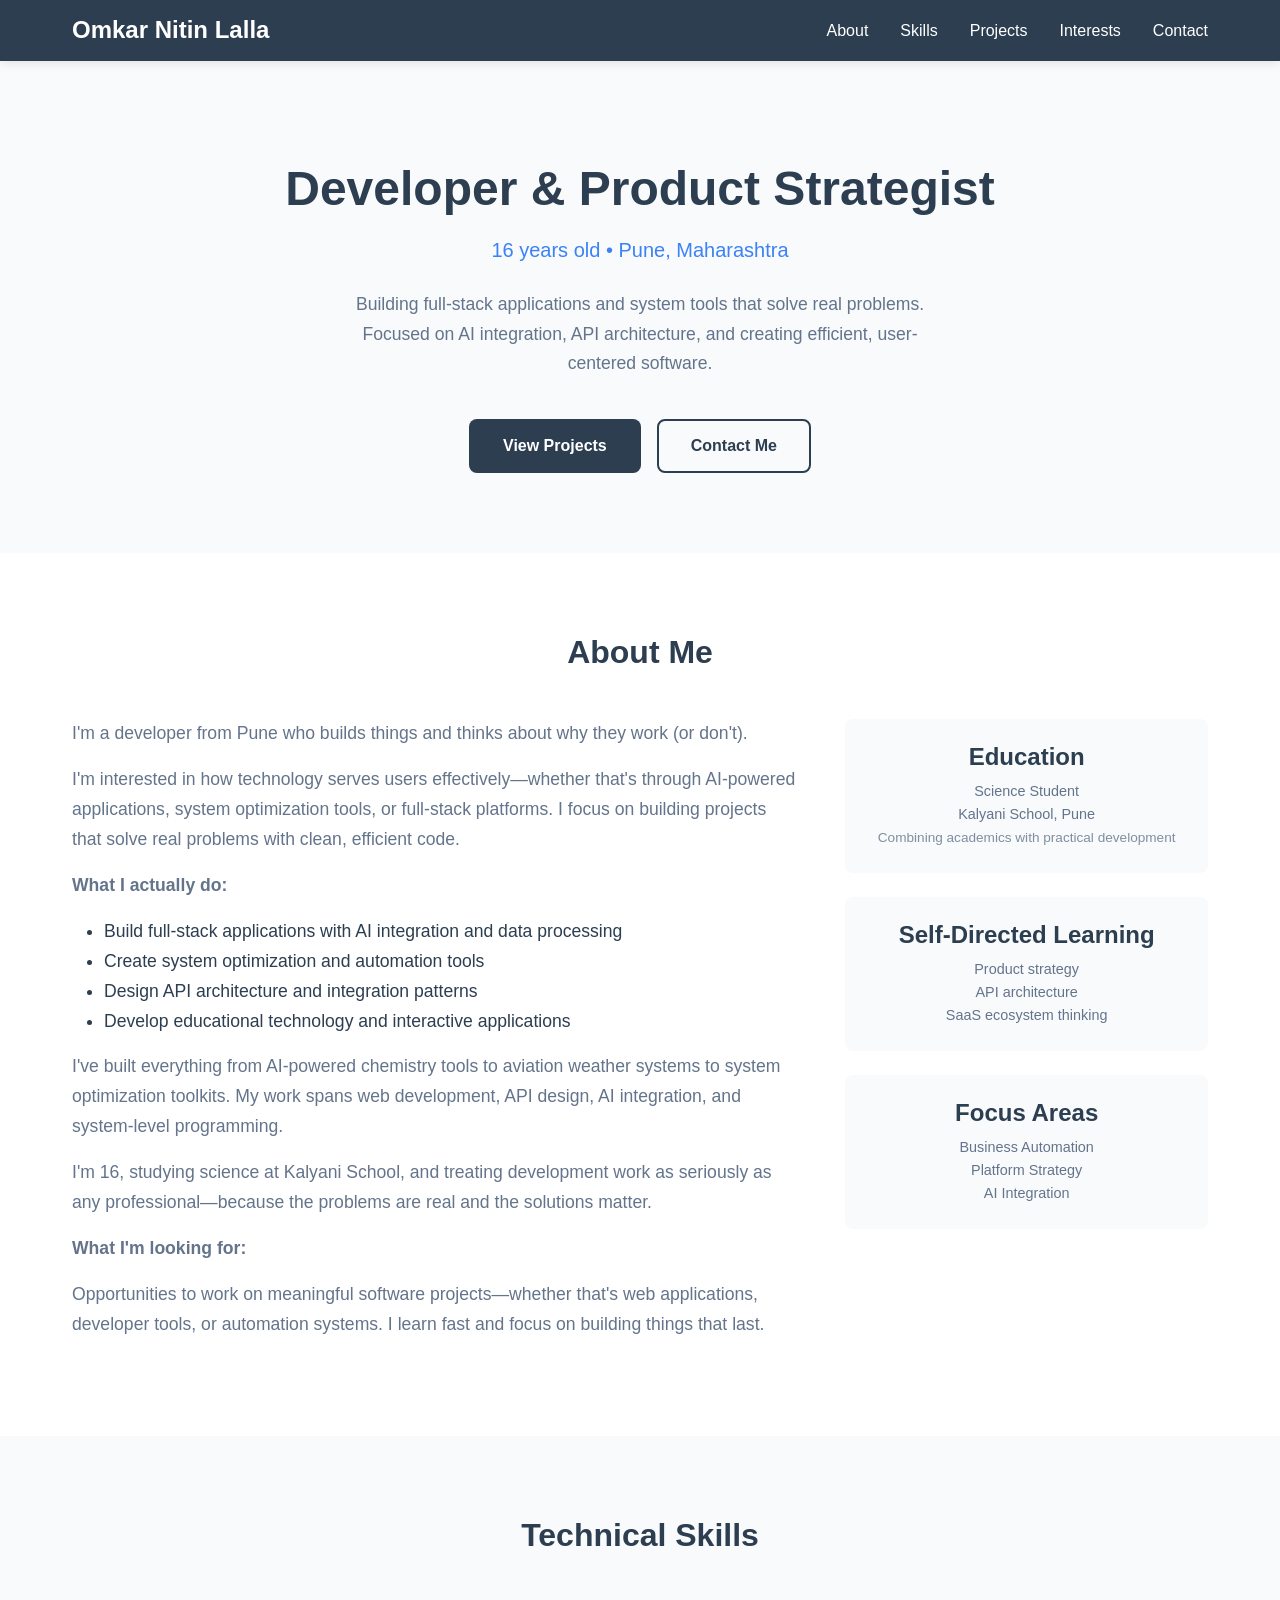
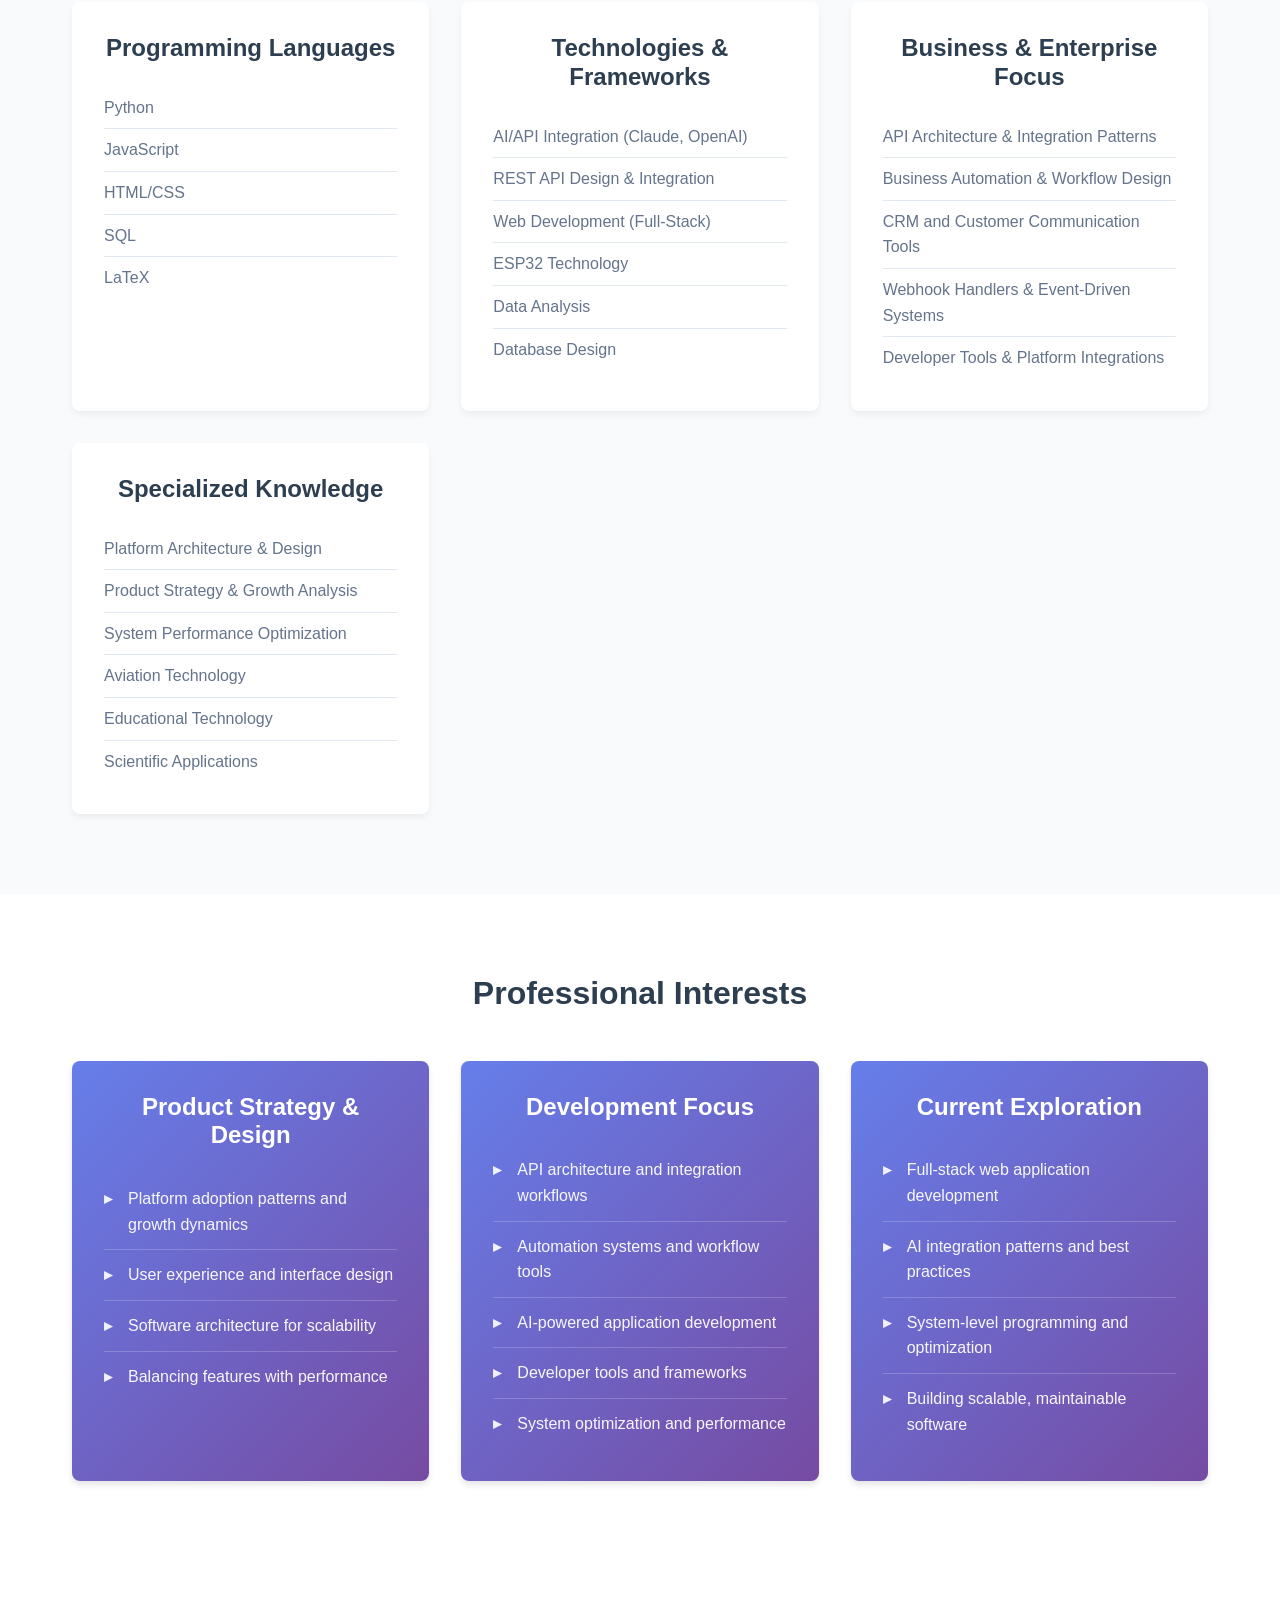
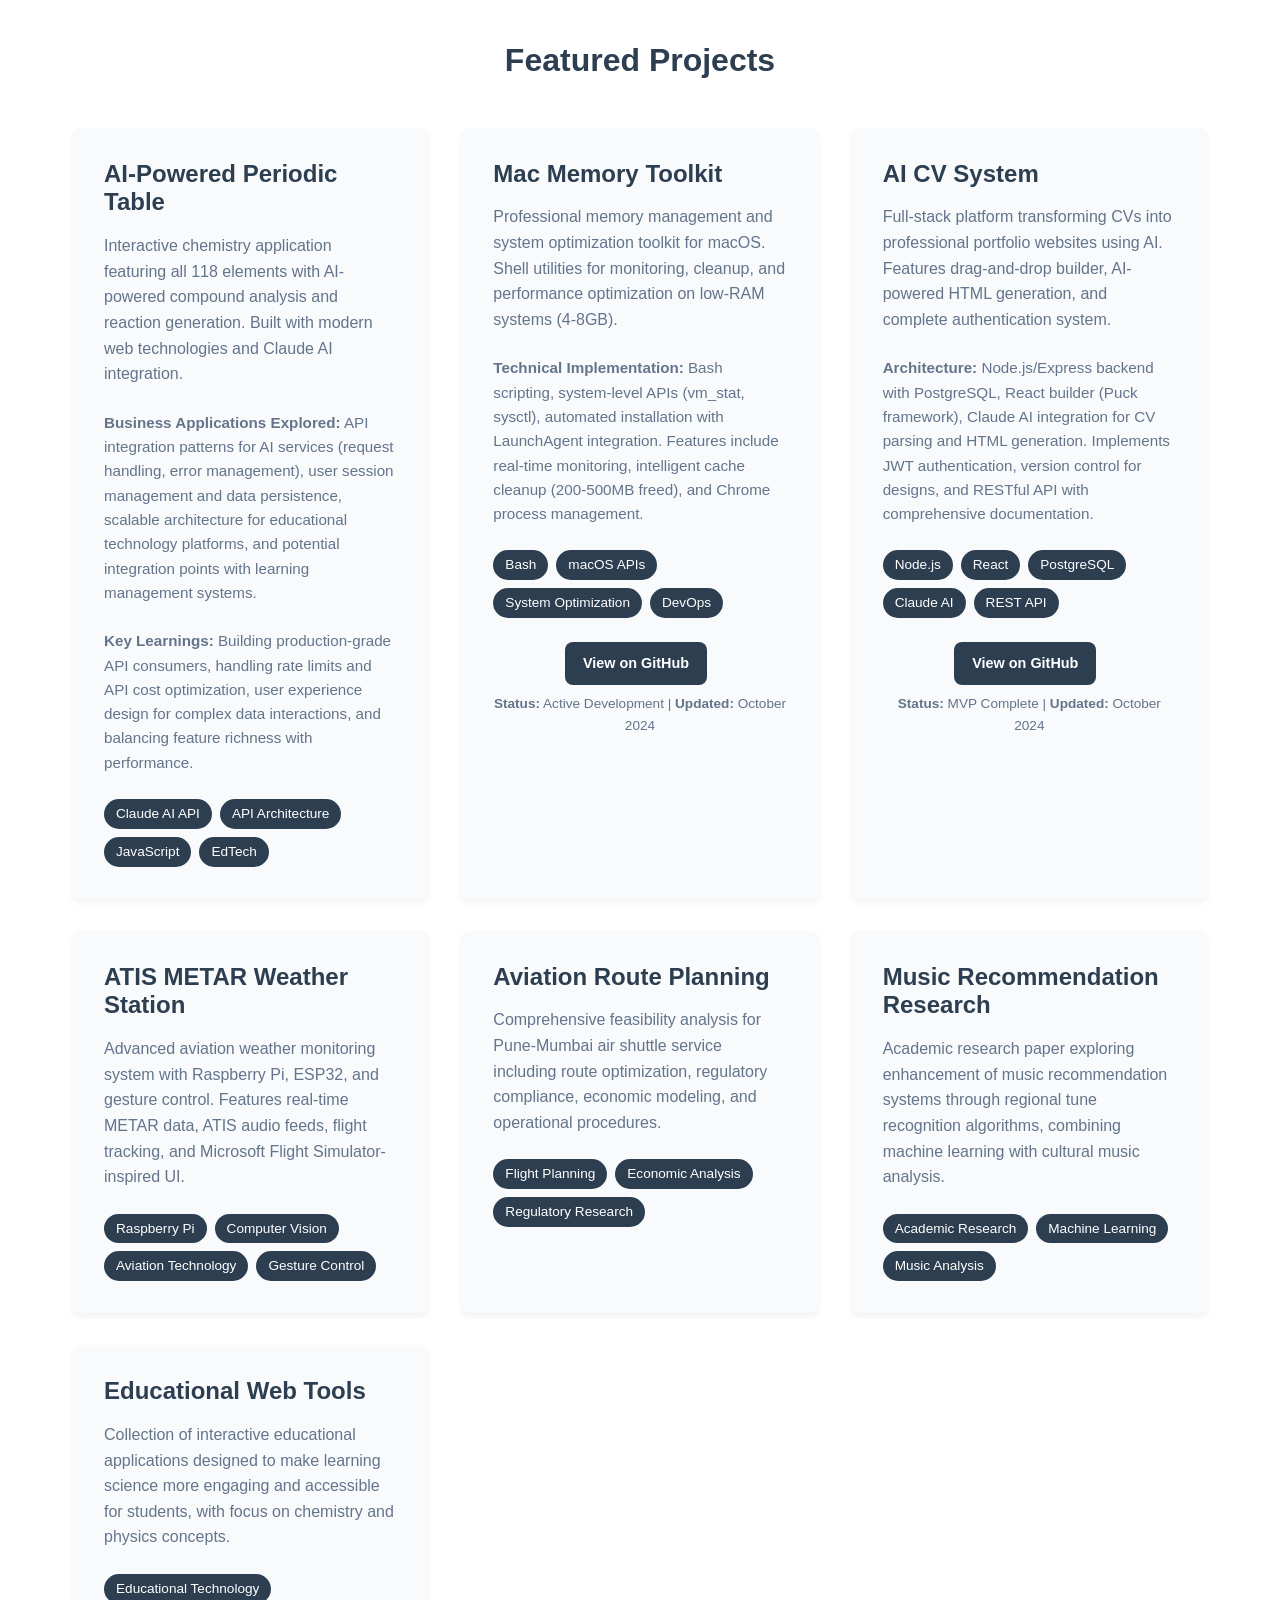
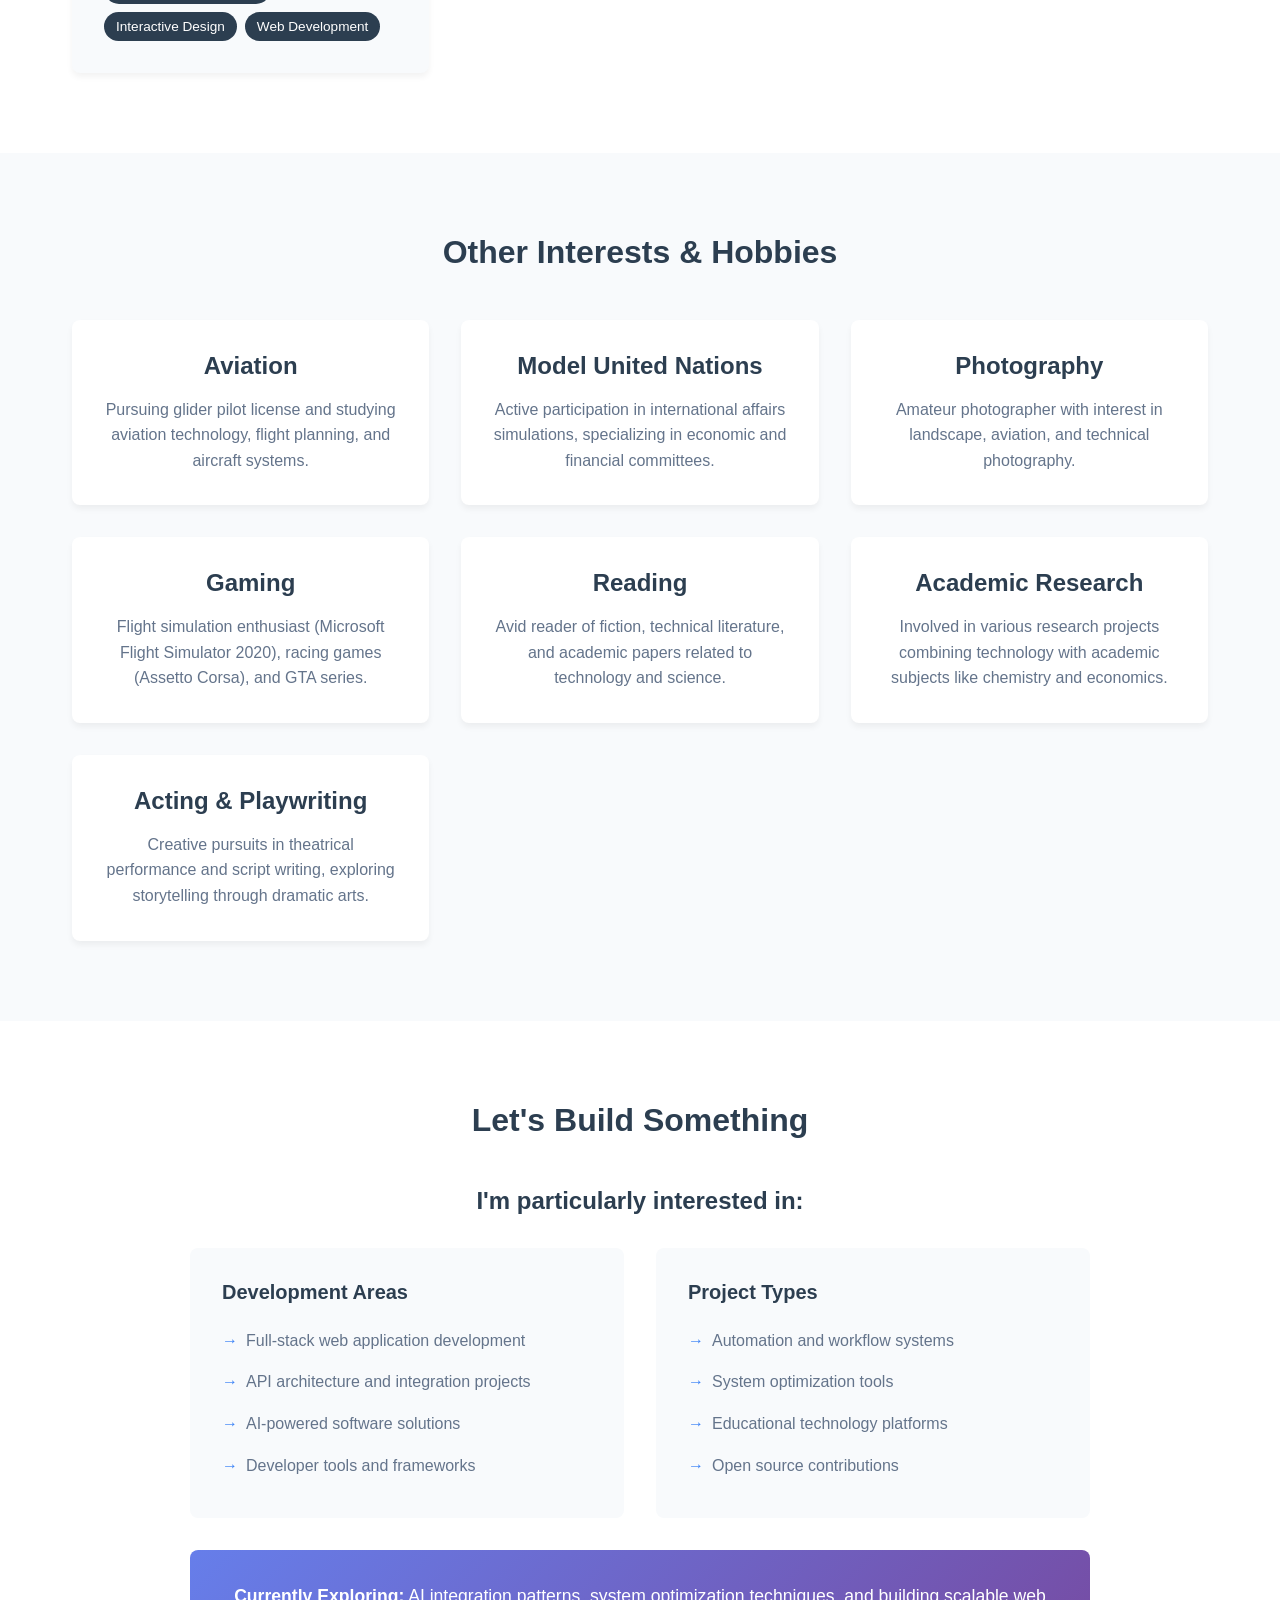
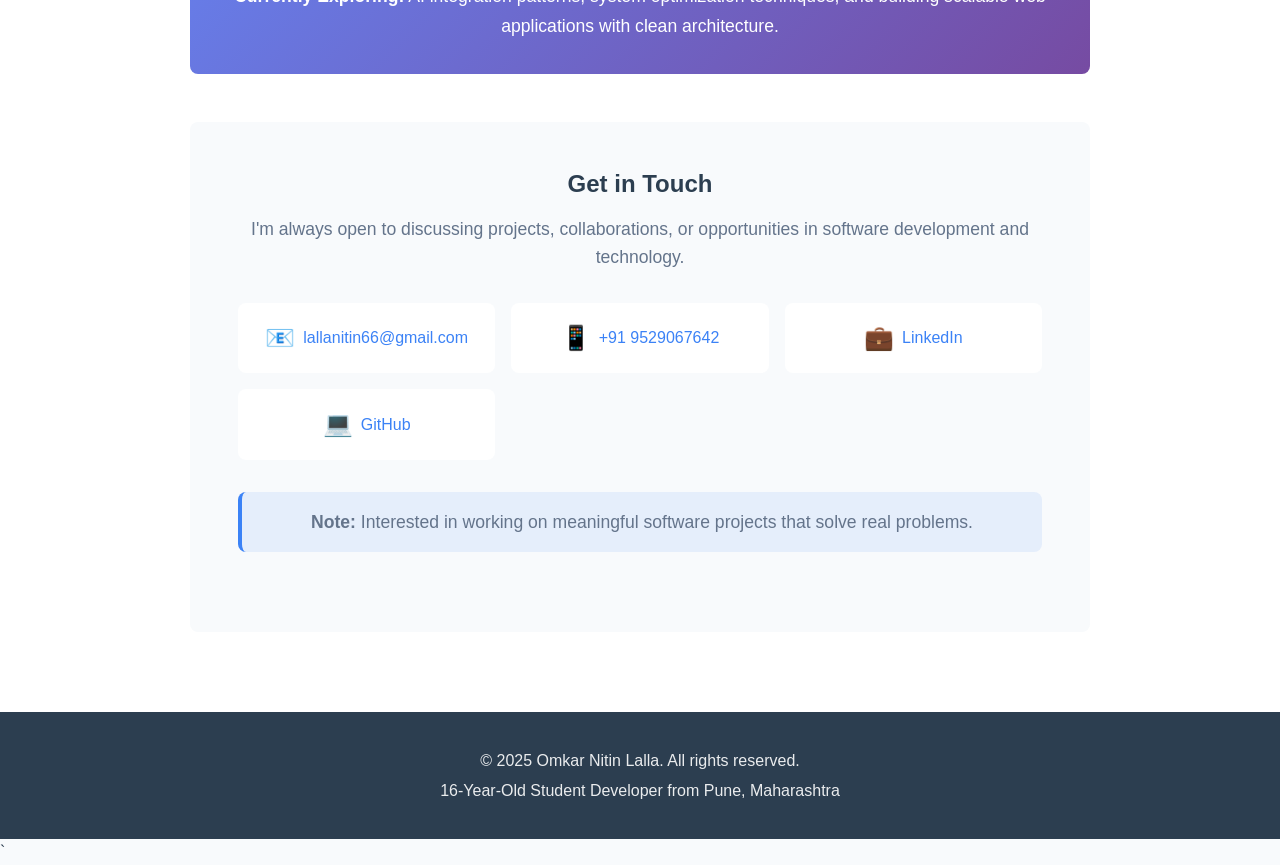
==== commit 9b3d2149: "Remove all company mentions and case study MAJOR CHANGES: - Deleted case-study.html entirely - Remov" ====
--- a/index.html
+++ b/index.html
@@ -5,7 +5,7 @@
     <meta name="viewport" content="width=device-width, initial-scale=1.0">
     <title>Omkar Nitin Lalla - Developer & Product Strategist</title>
     <link rel="stylesheet" href="styles.css">
-    <meta name="description" content="Omkar Nitin Lalla - Developer and product strategist from Pune focusing on business messaging platforms, API architecture, and SaaS ecosystem analysis. Specializing in AI integration and business automation.">
+    <meta name="description" content="Omkar Nitin Lalla - Developer and product strategist from Pune. Full-stack development, AI integration, API architecture, and system optimization. Building software that solves real problems.">
 </head>
 <body>
     <!-- Header -->
@@ -33,8 +33,8 @@
                     <h2 class="hero-title">Developer & Product Strategist</h2>
                     <p class="hero-subtitle">16 years old • Pune, Maharashtra</p>
                     <p class="hero-description">
-                        Building full-stack applications and analyzing how technology serves businesses without annoying users.
-                        Currently focused on messaging platforms, API architecture, and the Indian SaaS ecosystem.
+                        Building full-stack applications and system tools that solve real problems.
+                        Focused on AI integration, API architecture, and creating efficient, user-centered software.
                     </p>
                     <div class="hero-actions">
                         <a href="#projects" class="btn btn-primary">View Projects</a>
@@ -44,45 +44,6 @@
             </div>
         </section>
 
-        <!-- Featured Analysis Section -->
-        <section id="featured" class="featured">
-            <div class="container">
-                <div class="featured-banner">
-                    <h2 class="featured-title">Featured Analysis</h2>
-                    <div class="featured-content">
-                        <h3>The Business Messaging Gap: Why Arattai Needs Automation</h3>
-                        <p class="featured-description">
-                            Strategic analysis of messaging platform adoption patterns and why Arattai must address
-                            business use cases to achieve sustained growth beyond initial viral momentum.
-                        </p>
-                        <div class="featured-highlights">
-                            <div class="highlight-item">
-                                <span class="highlight-icon">📊</span>
-                                <span>WhatsApp took 9 years to add business features—and got it wrong</span>
-                            </div>
-                            <div class="highlight-item">
-                                <span class="highlight-icon">💼</span>
-                                <span>Every messaging platform hits the business adoption wall</span>
-                            </div>
-                            <div class="highlight-item">
-                                <span class="highlight-icon">🚀</span>
-                                <span>Arattai can use Zoho's expertise to prevent spam while serving entrepreneurs</span>
-                            </div>
-                            <div class="highlight-item">
-                                <span class="highlight-icon">⏰</span>
-                                <span>The window for proactive implementation is narrow</span>
-                            </div>
-                        </div>
-                        <div class="featured-meta">
-                            <span><strong>Published:</strong> October 2024</span>
-                            <span><strong>Focus:</strong> Product Strategy, Platform Adoption, Business Automation</span>
-                        </div>
-                        <a href="case-study.html" class="btn btn-primary featured-btn">Read Full Case Study →</a>
-                    </div>
-                </div>
-            </div>
-        </section>
-
         <!-- About Section -->
         <section id="about" class="about">
             <div class="container">
@@ -93,23 +54,21 @@
                             I'm a developer from Pune who builds things and thinks about why they work (or don't).
                         </p>
                         <p>
-                            Right now, I'm interested in business messaging platforms—specifically how companies
-                            like WhatsApp took 9 years to figure out business features, and why new platforms
-                            like Arattai have a chance to get it right from the start. I write case studies on
-                            tech adoption patterns and build projects that solve real problems.
+                            I'm interested in how technology serves users effectively—whether that's through
+                            AI-powered applications, system optimization tools, or full-stack platforms. I focus
+                            on building projects that solve real problems with clean, efficient code.
                         </p>
                         <p><strong>What I actually do:</strong></p>
                         <ul style="list-style: disc; padding-left: 2rem; margin-bottom: 1rem;">
-                            <li>Build full-stack applications with AI integration (Claude API, data processing)</li>
-                            <li>Analyze product strategy for messaging and communication platforms</li>
-                            <li>Explore API architecture and business automation workflows</li>
-                            <li>Study the Indian SaaS ecosystem and enterprise tool adoption</li>
-                        </ul>
-                        <p>
-                            I've built everything from AI-powered chemistry tools to aviation weather systems,
-                            but lately I'm more interested in how technology serves businesses without annoying
-                            users. That means understanding CRM integration, workflow automation, and the
-                            difference between features that create value and features that create spam.
+                            <li>Build full-stack applications with AI integration and data processing</li>
+                            <li>Create system optimization and automation tools</li>
+                            <li>Design API architecture and integration patterns</li>
+                            <li>Develop educational technology and interactive applications</li>
+                        </ul>
+                        <p>
+                            I've built everything from AI-powered chemistry tools to aviation weather systems
+                            to system optimization toolkits. My work spans web development, API design, AI integration,
+                            and system-level programming.
                         </p>
                         <p>
                             I'm 16, studying science at Kalyani School, and treating development work as
@@ -117,9 +76,9 @@
                         </p>
                         <p><strong>What I'm looking for:</strong></p>
                         <p>
-                            Opportunities to contribute to business automation tools, messaging platform
-                            integrations, or developer-focused products in the Zoho ecosystem. I learn fast
-                            and I'm more interested in building things that last than building my resume.
+                            Opportunities to work on meaningful software projects—whether that's web applications,
+                            developer tools, or automation systems. I learn fast and focus on building things
+                            that last.
                         </p>
                     </div>
                     <div class="about-details">
@@ -179,12 +138,12 @@
                     <div class="skill-category">
                         <h3>Specialized Knowledge</h3>
                         <ul>
-                            <li>Messaging Platform Adoption Patterns</li>
-                            <li>Product Strategy & Platform Growth</li>
-                            <li>Indian SaaS Ecosystem Analysis</li>
-                            <li>Aviation Planning</li>
+                            <li>Platform Architecture & Design</li>
+                            <li>Product Strategy & Growth Analysis</li>
+                            <li>System Performance Optimization</li>
+                            <li>Aviation Technology</li>
                             <li>Educational Technology</li>
-                            <li>Chemistry Applications</li>
+                            <li>Scientific Applications</li>
                         </ul>
                     </div>
                 </div>
@@ -197,31 +156,31 @@
                 <h2 class="section-title">Professional Interests</h2>
                 <div class="pi-grid">
                     <div class="pi-card">
-                        <h3>Product Strategy & Analysis</h3>
-                        <ul>
-                            <li>Messaging platform adoption patterns and growth dynamics</li>
-                            <li>Business tool integration architecture and user experience</li>
-                            <li>Enterprise software design for Indian SMBs</li>
-                            <li>The difference between viral growth and sustained adoption</li>
+                        <h3>Product Strategy & Design</h3>
+                        <ul>
+                            <li>Platform adoption patterns and growth dynamics</li>
+                            <li>User experience and interface design</li>
+                            <li>Software architecture for scalability</li>
+                            <li>Balancing features with performance</li>
                         </ul>
                     </div>
                     <div class="pi-card">
                         <h3>Development Focus</h3>
                         <ul>
                             <li>API architecture and integration workflows</li>
-                            <li>Business automation and CRM systems</li>
-                            <li>Customer communication platforms</li>
+                            <li>Automation systems and workflow tools</li>
                             <li>AI-powered application development</li>
-                            <li>Developer tools and platform ecosystems</li>
+                            <li>Developer tools and frameworks</li>
+                            <li>System optimization and performance</li>
                         </ul>
                     </div>
                     <div class="pi-card">
-                        <h3>Current Research</h3>
-                        <ul>
-                            <li>How messaging platforms scale from consumer to business use</li>
-                            <li>Preventing spam while enabling business automation</li>
-                            <li>Zoho ecosystem integration opportunities</li>
-                            <li>Why some platforms succeed where others fail</li>
+                        <h3>Current Exploration</h3>
+                        <ul>
+                            <li>Full-stack web application development</li>
+                            <li>AI integration patterns and best practices</li>
+                            <li>System-level programming and optimization</li>
+                            <li>Building scalable, maintainable software</li>
                         </ul>
                     </div>
                 </div>
@@ -406,34 +365,34 @@
 
                         <div class="interest-grid">
                             <div class="interest-category">
-                                <h4>Developer Partnerships</h4>
+                                <h4>Development Areas</h4>
                                 <ul>
-                                    <li>Indian SaaS companies building business tools</li>
-                                    <li>Messaging platform integrations and automation</li>
-                                    <li>Zoho ecosystem extensions and workflows</li>
-                                    <li>Developer-focused products and APIs</li>
+                                    <li>Full-stack web application development</li>
+                                    <li>API architecture and integration projects</li>
+                                    <li>AI-powered software solutions</li>
+                                    <li>Developer tools and frameworks</li>
                                 </ul>
                             </div>
 
                             <div class="interest-category">
                                 <h4>Project Types</h4>
                                 <ul>
-                                    <li>Business automation and workflow tools</li>
-                                    <li>CRM and customer communication integrations</li>
-                                    <li>API architecture and integration projects</li>
-                                    <li>Platform extensions and developer tools</li>
+                                    <li>Automation and workflow systems</li>
+                                    <li>System optimization tools</li>
+                                    <li>Educational technology platforms</li>
+                                    <li>Open source contributions</li>
                                 </ul>
                             </div>
                         </div>
 
                         <div class="currently-exploring">
-                            <p><strong>Currently Exploring:</strong> Business messaging automation and how AI can improve customer communication platforms without creating spam or degrading user experience.</p>
+                            <p><strong>Currently Exploring:</strong> AI integration patterns, system optimization techniques, and building scalable web applications with clean architecture.</p>
                         </div>
                     </div>
 
                     <div class="contact-cta">
                         <h3>Get in Touch</h3>
-                        <p>I'm always open to discussing projects, collaborations, or opportunities in technology development—especially around business tools and platform integrations.</p>
+                        <p>I'm always open to discussing projects, collaborations, or opportunities in software development and technology.</p>
 
                         <div class="contact-details">
                             <div class="contact-item">
@@ -454,7 +413,7 @@
                             </div>
                         </div>
 
-                        <p class="contact-note"><strong>Note:</strong> If you're working on business communication tools, developer platforms, or anything in the Zoho ecosystem, I'd especially love to hear from you.</p>
+                        <p class="contact-note"><strong>Note:</strong> Interested in working on meaningful software projects that solve real problems.</p>
                     </div>
                 </div>
             </div>
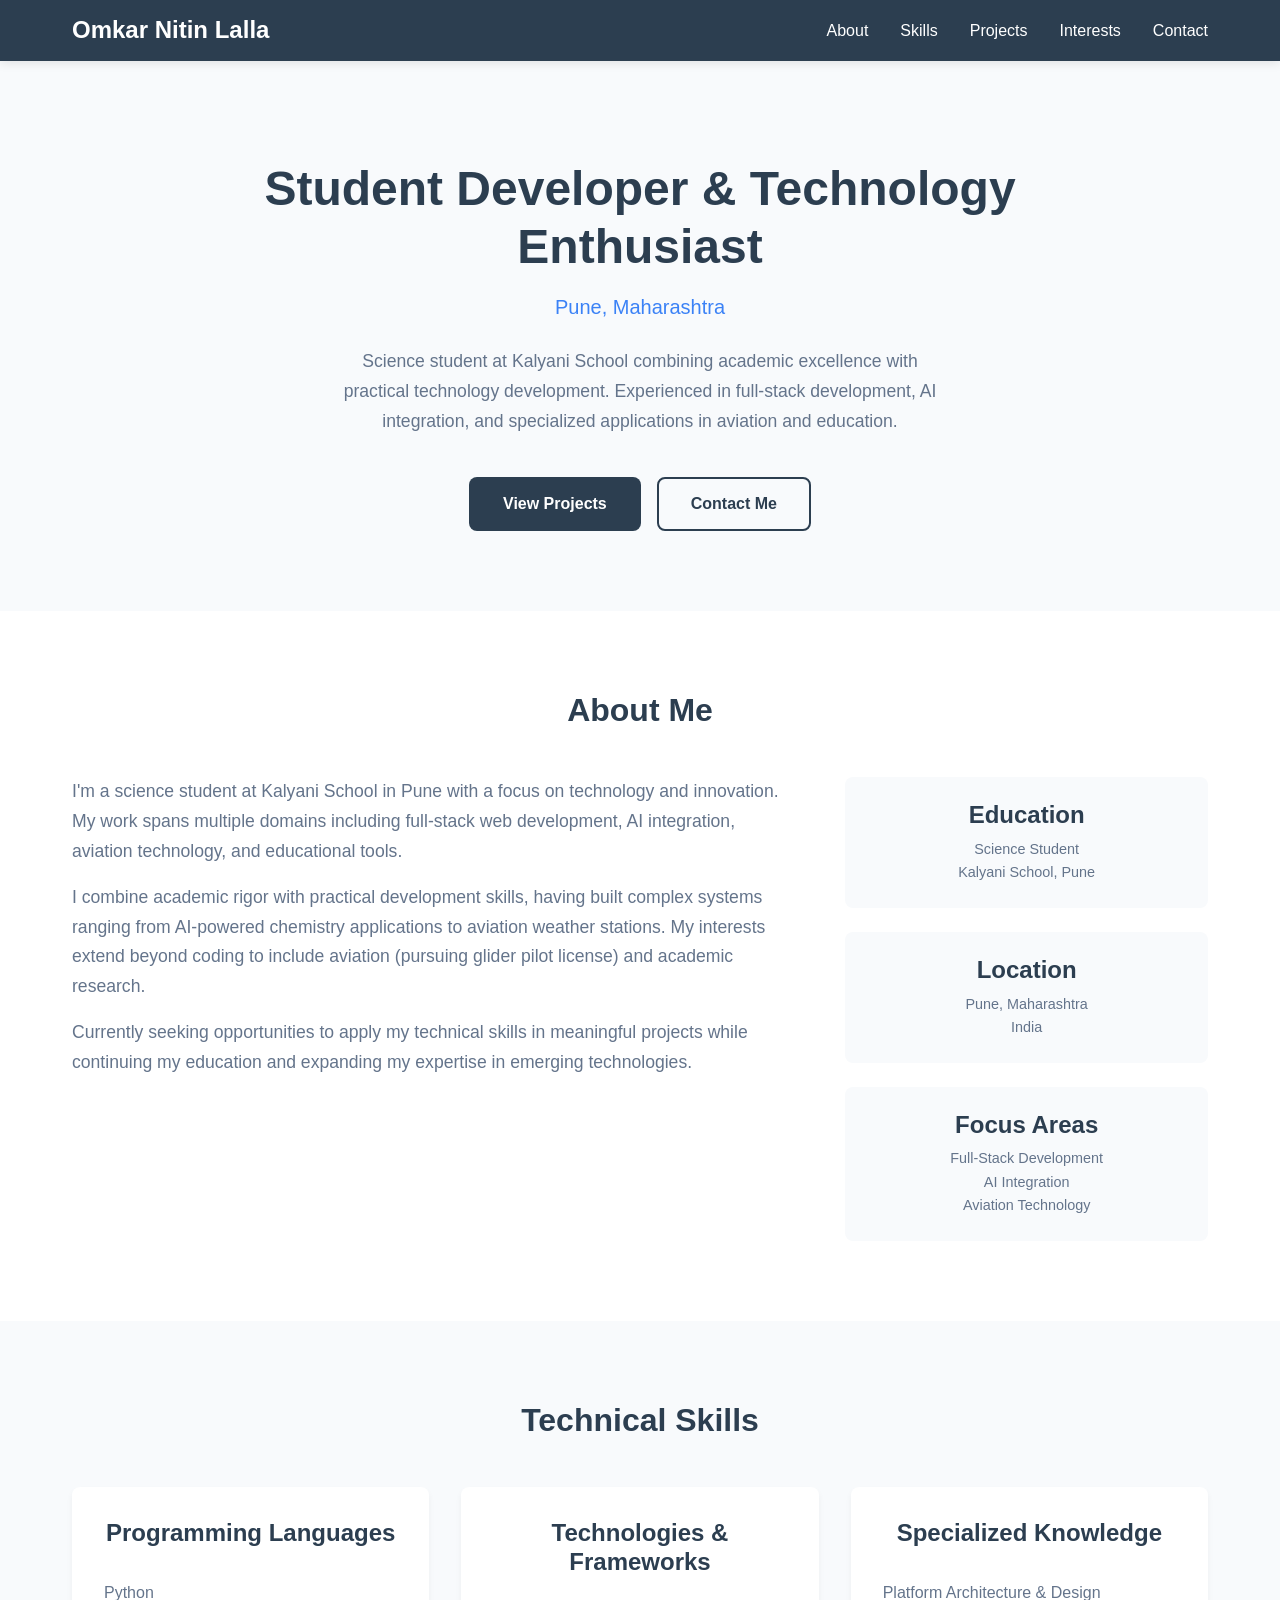
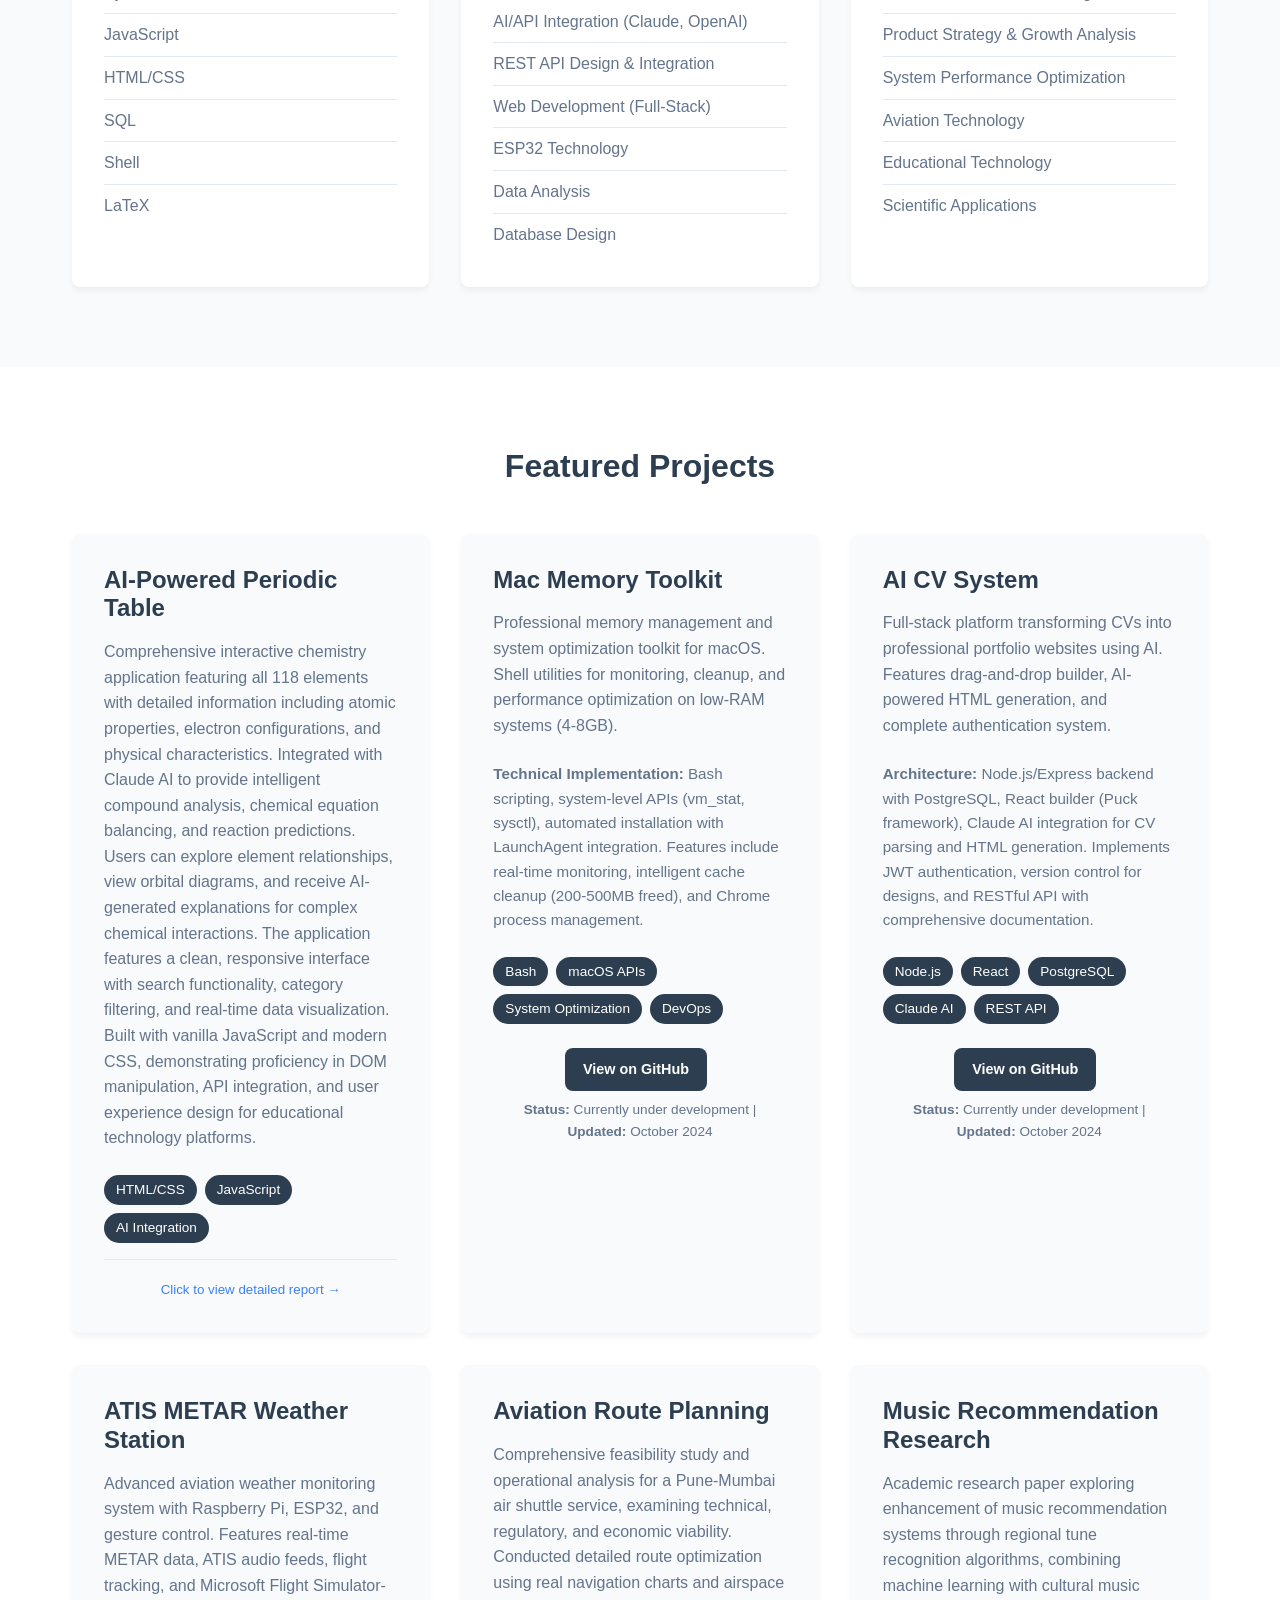
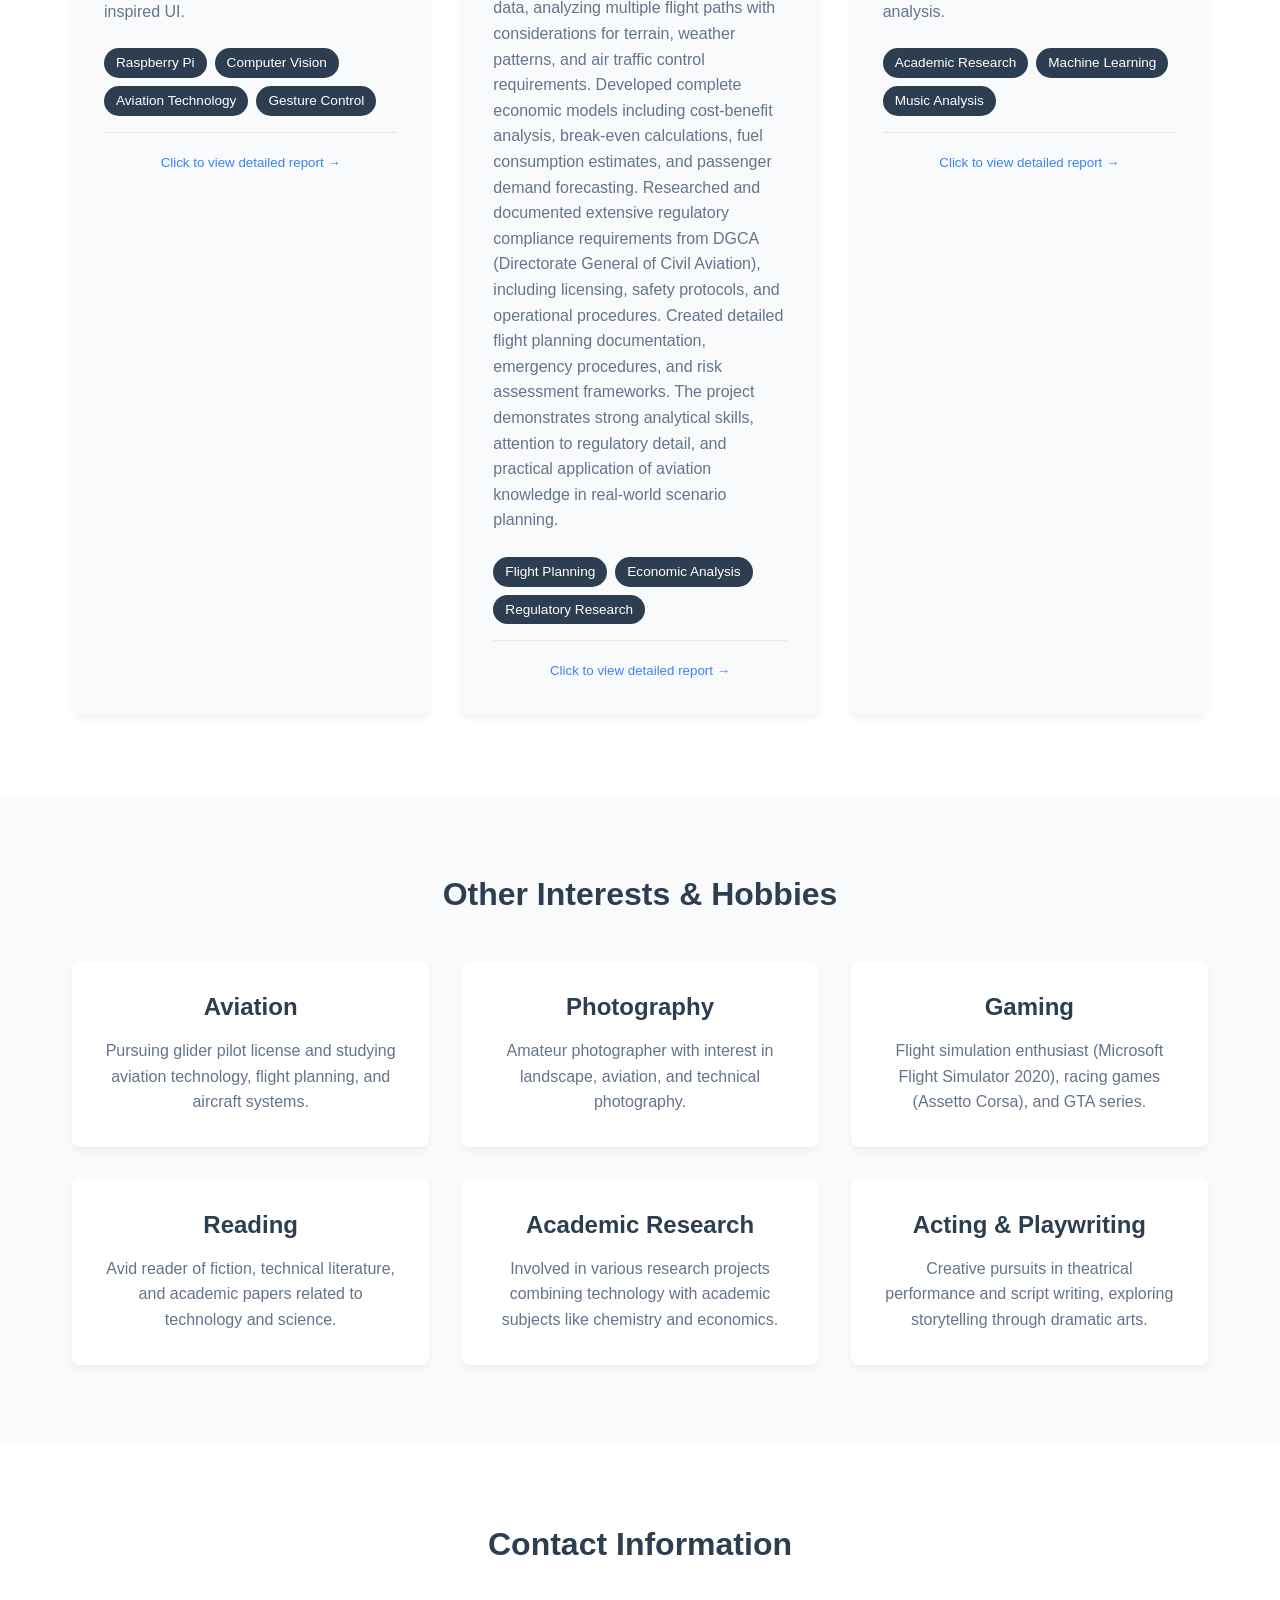
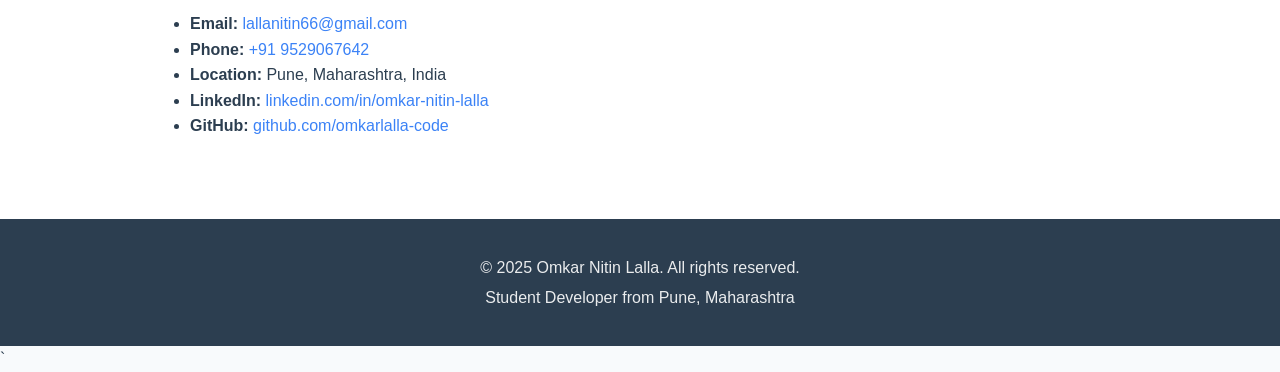
==== commit b9ae33b7: "Update portfolio website with cleaner design and expanded project descriptions - Reverted to origina" ====
--- a/index.html
+++ b/index.html
@@ -30,11 +30,11 @@
         <section id="home" class="hero">
             <div class="container">
                 <div class="hero-content">
-                    <h2 class="hero-title">Developer & Product Strategist</h2>
-                    <p class="hero-subtitle">16 years old • Pune, Maharashtra</p>
+                    <h2 class="hero-title">Student Developer & Technology Enthusiast</h2>
+                    <p class="hero-subtitle">Pune, Maharashtra</p>
                     <p class="hero-description">
-                        Building full-stack applications and system tools that solve real problems.
-                        Focused on AI integration, API architecture, and creating efficient, user-centered software.
+                        Science student at Kalyani School combining academic excellence with practical technology development.
+                        Experienced in full-stack development, AI integration, and specialized applications in aviation and education.
                     </p>
                     <div class="hero-actions">
                         <a href="#projects" class="btn btn-primary">View Projects</a>
@@ -51,48 +51,32 @@
                 <div class="about-content">
                     <div class="about-text">
                         <p>
-                            I'm a developer from Pune who builds things and thinks about why they work (or don't).
-                        </p>
-                        <p>
-                            I'm interested in how technology serves users effectively—whether that's through
-                            AI-powered applications, system optimization tools, or full-stack platforms. I focus
-                            on building projects that solve real problems with clean, efficient code.
-                        </p>
-                        <p><strong>What I actually do:</strong></p>
-                        <ul style="list-style: disc; padding-left: 2rem; margin-bottom: 1rem;">
-                            <li>Build full-stack applications with AI integration and data processing</li>
-                            <li>Create system optimization and automation tools</li>
-                            <li>Design API architecture and integration patterns</li>
-                            <li>Develop educational technology and interactive applications</li>
-                        </ul>
-                        <p>
-                            I've built everything from AI-powered chemistry tools to aviation weather systems
-                            to system optimization toolkits. My work spans web development, API design, AI integration,
-                            and system-level programming.
-                        </p>
-                        <p>
-                            I'm 16, studying science at Kalyani School, and treating development work as
-                            seriously as any professional—because the problems are real and the solutions matter.
-                        </p>
-                        <p><strong>What I'm looking for:</strong></p>
-                        <p>
-                            Opportunities to work on meaningful software projects—whether that's web applications,
-                            developer tools, or automation systems. I learn fast and focus on building things
-                            that last.
+                            I'm a science student at Kalyani School in Pune with a focus on technology and innovation.
+                            My work spans multiple domains including full-stack web development, AI integration, aviation technology,
+                            and educational tools.
+                        </p>
+                        <p>
+                            I combine academic rigor with practical development skills, having built complex systems ranging from
+                            AI-powered chemistry applications to aviation weather stations. My interests extend beyond coding
+                            to include aviation (pursuing glider pilot license) and academic research.
+                        </p>
+                        <p>
+                            Currently seeking opportunities to apply my technical skills in meaningful projects while continuing
+                            my education and expanding my expertise in emerging technologies.
                         </p>
                     </div>
                     <div class="about-details">
                         <div class="detail-card">
                             <h3>Education</h3>
-                            <p>Science Student<br>Kalyani School, Pune<br><small style="font-size: 0.85rem; opacity: 0.8;">Combining academics with practical development</small></p>
+                            <p>Science Student<br>Kalyani School, Pune</p>
                         </div>
                         <div class="detail-card">
-                            <h3>Self-Directed Learning</h3>
-                            <p style="font-size: 0.9rem;">Product strategy<br>API architecture<br>SaaS ecosystem thinking</p>
+                            <h3>Location</h3>
+                            <p>Pune, Maharashtra<br>India</p>
                         </div>
                         <div class="detail-card">
                             <h3>Focus Areas</h3>
-                            <p>Business Automation<br>Platform Strategy<br>AI Integration</p>
+                            <p>Full-Stack Development<br>AI Integration<br>Aviation Technology</p>
                         </div>
                     </div>
                 </div>
@@ -111,6 +95,7 @@
                             <li>JavaScript</li>
                             <li>HTML/CSS</li>
                             <li>SQL</li>
+                            <li>Shell</li>
                             <li>LaTeX</li>
                         </ul>
                     </div>
@@ -126,16 +111,6 @@
                         </ul>
                     </div>
                     <div class="skill-category">
-                        <h3>Business & Enterprise Focus</h3>
-                        <ul>
-                            <li>API Architecture & Integration Patterns</li>
-                            <li>Business Automation & Workflow Design</li>
-                            <li>CRM and Customer Communication Tools</li>
-                            <li>Webhook Handlers & Event-Driven Systems</li>
-                            <li>Developer Tools & Platform Integrations</li>
-                        </ul>
-                    </div>
-                    <div class="skill-category">
                         <h3>Specialized Knowledge</h3>
                         <ul>
                             <li>Platform Architecture & Design</li>
@@ -150,68 +125,23 @@
             </div>
         </section>
 
-        <!-- Professional Interests Section -->
-        <section id="professional-interests" class="professional-interests">
-            <div class="container">
-                <h2 class="section-title">Professional Interests</h2>
-                <div class="pi-grid">
-                    <div class="pi-card">
-                        <h3>Product Strategy & Design</h3>
-                        <ul>
-                            <li>Platform adoption patterns and growth dynamics</li>
-                            <li>User experience and interface design</li>
-                            <li>Software architecture for scalability</li>
-                            <li>Balancing features with performance</li>
-                        </ul>
-                    </div>
-                    <div class="pi-card">
-                        <h3>Development Focus</h3>
-                        <ul>
-                            <li>API architecture and integration workflows</li>
-                            <li>Automation systems and workflow tools</li>
-                            <li>AI-powered application development</li>
-                            <li>Developer tools and frameworks</li>
-                            <li>System optimization and performance</li>
-                        </ul>
-                    </div>
-                    <div class="pi-card">
-                        <h3>Current Exploration</h3>
-                        <ul>
-                            <li>Full-stack web application development</li>
-                            <li>AI integration patterns and best practices</li>
-                            <li>System-level programming and optimization</li>
-                            <li>Building scalable, maintainable software</li>
-                        </ul>
-                    </div>
-                </div>
-            </div>
-        </section>
-
         <!-- Projects Section -->
         <section id="projects" class="projects">
             <div class="container">
                 <h2 class="section-title">Featured Projects</h2>
                 <div class="projects-grid">
-                    <div class="project-card">
+                    <div class="project-card" onclick="window.open('Project_Reports/periodic_table_report.html', '_blank')" style="cursor: pointer;">
                         <h3>AI-Powered Periodic Table</h3>
                         <p>
-                            Interactive chemistry application featuring all 118 elements with AI-powered compound analysis
-                            and reaction generation. Built with modern web technologies and Claude AI integration.
-                        </p>
-                        <p style="margin-top: 1rem; font-size: 0.95rem;">
-                            <strong>Business Applications Explored:</strong> API integration patterns for AI services (request handling, error management),
-                            user session management and data persistence, scalable architecture for educational technology platforms,
-                            and potential integration points with learning management systems.
-                        </p>
-                        <p style="margin-top: 0.5rem; font-size: 0.95rem;">
-                            <strong>Key Learnings:</strong> Building production-grade API consumers, handling rate limits and API cost optimization,
-                            user experience design for complex data interactions, and balancing feature richness with performance.
-                        </p>
-                        <div class="project-tech">
-                            <span>Claude AI API</span>
-                            <span>API Architecture</span>
+                            Comprehensive interactive chemistry application featuring all 118 elements with detailed information including atomic properties, electron configurations, and physical characteristics. Integrated with Claude AI to provide intelligent compound analysis, chemical equation balancing, and reaction predictions. Users can explore element relationships, view orbital diagrams, and receive AI-generated explanations for complex chemical interactions. The application features a clean, responsive interface with search functionality, category filtering, and real-time data visualization. Built with vanilla JavaScript and modern CSS, demonstrating proficiency in DOM manipulation, API integration, and user experience design for educational technology platforms.
+                        </p>
+                        <div class="project-tech">
+                            <span>HTML/CSS</span>
                             <span>JavaScript</span>
-                            <span>EdTech</span>
+                            <span>AI Integration</span>
+                        </div>
+                        <div class="project-link">
+                            <small style="color: #3b82f6; font-weight: 500;">Click to view detailed report →</small>
                         </div>
                     </div>
 
@@ -234,7 +164,7 @@
                         </div>
                         <div class="project-link" style="border-top: none; padding-top: 0.5rem; margin-top: 1rem;">
                             <a href="https://github.com/omkarlalla-code/mac-memory-toolkit" target="_blank" class="btn btn-primary" style="font-size: 0.9rem; padding: 0.5rem 1rem; margin-right: 0.5rem;">View on GitHub</a>
-                            <span style="display: block; margin-top: 0.5rem; font-size: 0.85rem; color: #64748b;"><strong>Status:</strong> Active Development | <strong>Updated:</strong> October 2024</span>
+                            <span style="display: block; margin-top: 0.5rem; font-size: 0.85rem; color: #64748b;"><strong>Status:</strong> Currently under development | <strong>Updated:</strong> October 2024</span>
                         </div>
                     </div>
 
@@ -258,11 +188,11 @@
                         </div>
                         <div class="project-link" style="border-top: none; padding-top: 0.5rem; margin-top: 1rem;">
                             <a href="https://github.com/omkarlalla-code/ai-cv-system" target="_blank" class="btn btn-primary" style="font-size: 0.9rem; padding: 0.5rem 1rem; margin-right: 0.5rem;">View on GitHub</a>
-                            <span style="display: block; margin-top: 0.5rem; font-size: 0.85rem; color: #64748b;"><strong>Status:</strong> MVP Complete | <strong>Updated:</strong> October 2024</span>
-                        </div>
-                    </div>
-
-                    <div class="project-card">
+                            <span style="display: block; margin-top: 0.5rem; font-size: 0.85rem; color: #64748b;"><strong>Status:</strong> Currently under development | <strong>Updated:</strong> October 2024</span>
+                        </div>
+                    </div>
+
+                    <div class="project-card" onclick="window.open('Project_Reports/atis_weather_station_report.html', '_blank')" style="cursor: pointer;">
                         <h3>ATIS METAR Weather Station</h3>
                         <p>
                             Advanced aviation weather monitoring system with Raspberry Pi, ESP32, and gesture control.
@@ -274,22 +204,27 @@
                             <span>Aviation Technology</span>
                             <span>Gesture Control</span>
                         </div>
+                        <div class="project-link">
+                            <small style="color: #3b82f6; font-weight: 500;">Click to view detailed report →</small>
+                        </div>
                     </div>
                     
-                    <div class="project-card">
+                    <div class="project-card" onclick="window.open('Project_Reports/aviation_planning_report.html', '_blank')" style="cursor: pointer;">
                         <h3>Aviation Route Planning</h3>
                         <p>
-                            Comprehensive feasibility analysis for Pune-Mumbai air shuttle service including route optimization,
-                            regulatory compliance, economic modeling, and operational procedures.
+                            Comprehensive feasibility study and operational analysis for a Pune-Mumbai air shuttle service, examining technical, regulatory, and economic viability. Conducted detailed route optimization using real navigation charts and airspace data, analyzing multiple flight paths with considerations for terrain, weather patterns, and air traffic control requirements. Developed complete economic models including cost-benefit analysis, break-even calculations, fuel consumption estimates, and passenger demand forecasting. Researched and documented extensive regulatory compliance requirements from DGCA (Directorate General of Civil Aviation), including licensing, safety protocols, and operational procedures. Created detailed flight planning documentation, emergency procedures, and risk assessment frameworks. The project demonstrates strong analytical skills, attention to regulatory detail, and practical application of aviation knowledge in real-world scenario planning.
                         </p>
                         <div class="project-tech">
                             <span>Flight Planning</span>
                             <span>Economic Analysis</span>
                             <span>Regulatory Research</span>
                         </div>
+                        <div class="project-link">
+                            <small style="color: #3b82f6; font-weight: 500;">Click to view detailed report →</small>
+                        </div>
                     </div>
                     
-                    <div class="project-card">
+                    <div class="project-card" onclick="window.open('Project_Reports/music_recommendation_research_report.html', '_blank')" style="cursor: pointer;">
                         <h3>Music Recommendation Research</h3>
                         <p>
                             Academic research paper exploring enhancement of music recommendation systems through
@@ -300,20 +235,11 @@
                             <span>Machine Learning</span>
                             <span>Music Analysis</span>
                         </div>
+                        <div class="project-link">
+                            <small style="color: #3b82f6; font-weight: 500;">Click to view detailed report →</small>
+                        </div>
                     </div>
                     
-                    <div class="project-card">
-                        <h3>Educational Web Tools</h3>
-                        <p>
-                            Collection of interactive educational applications designed to make learning science
-                            more engaging and accessible for students, with focus on chemistry and physics concepts.
-                        </p>
-                        <div class="project-tech">
-                            <span>Educational Technology</span>
-                            <span>Interactive Design</span>
-                            <span>Web Development</span>
-                        </div>
-                    </div>
                 </div>
             </div>
         </section>
@@ -328,10 +254,6 @@
                         <p>Pursuing glider pilot license and studying aviation technology, flight planning, and aircraft systems.</p>
                     </div>
                     <div class="interest-card">
-                        <h3>Model United Nations</h3>
-                        <p>Active participation in international affairs simulations, specializing in economic and financial committees.</p>
-                    </div>
-                    <div class="interest-card">
                         <h3>Photography</h3>
                         <p>Amateur photographer with interest in landscape, aviation, and technical photography.</p>
                     </div>
@@ -358,62 +280,16 @@
         <!-- Contact Section -->
         <section id="contact" class="contact">
             <div class="container">
-                <h2 class="section-title">Let's Build Something</h2>
+                <h2 class="section-title">Contact Information</h2>
                 <div class="contact-content">
-                    <div class="contact-interests">
-                        <h3>I'm particularly interested in:</h3>
-
-                        <div class="interest-grid">
-                            <div class="interest-category">
-                                <h4>Development Areas</h4>
-                                <ul>
-                                    <li>Full-stack web application development</li>
-                                    <li>API architecture and integration projects</li>
-                                    <li>AI-powered software solutions</li>
-                                    <li>Developer tools and frameworks</li>
-                                </ul>
-                            </div>
-
-                            <div class="interest-category">
-                                <h4>Project Types</h4>
-                                <ul>
-                                    <li>Automation and workflow systems</li>
-                                    <li>System optimization tools</li>
-                                    <li>Educational technology platforms</li>
-                                    <li>Open source contributions</li>
-                                </ul>
-                            </div>
-                        </div>
-
-                        <div class="currently-exploring">
-                            <p><strong>Currently Exploring:</strong> AI integration patterns, system optimization techniques, and building scalable web applications with clean architecture.</p>
-                        </div>
-                    </div>
-
-                    <div class="contact-cta">
-                        <h3>Get in Touch</h3>
-                        <p>I'm always open to discussing projects, collaborations, or opportunities in software development and technology.</p>
-
-                        <div class="contact-details">
-                            <div class="contact-item">
-                                <span class="contact-icon">📧</span>
-                                <a href="mailto:lallanitin66@gmail.com">lallanitin66@gmail.com</a>
-                            </div>
-                            <div class="contact-item">
-                                <span class="contact-icon">📱</span>
-                                <a href="tel:+919529067642">+91 9529067642</a>
-                            </div>
-                            <div class="contact-item">
-                                <span class="contact-icon">💼</span>
-                                <a href="https://www.linkedin.com/in/omkar-nitin-lalla/" target="_blank">LinkedIn</a>
-                            </div>
-                            <div class="contact-item">
-                                <span class="contact-icon">💻</span>
-                                <a href="https://github.com/omkarlalla-code" target="_blank">GitHub</a>
-                            </div>
-                        </div>
-
-                        <p class="contact-note"><strong>Note:</strong> Interested in working on meaningful software projects that solve real problems.</p>
+                    <div class="contact-info">
+                        <ul class="contact-list">
+                            <li><strong>Email:</strong> <a href="mailto:lallanitin66@gmail.com">lallanitin66@gmail.com</a></li>
+                            <li><strong>Phone:</strong> <a href="tel:+919529067642">+91 9529067642</a></li>
+                            <li><strong>Location:</strong> Pune, Maharashtra, India</li>
+                            <li><strong>LinkedIn:</strong> <a href="https://www.linkedin.com/in/omkar-nitin-lalla/" target="_blank">linkedin.com/in/omkar-nitin-lalla</a></li>
+                            <li><strong>GitHub:</strong> <a href="https://github.com/omkarlalla-code" target="_blank">github.com/omkarlalla-code</a></li>
+                        </ul>
                     </div>
                 </div>
             </div>
@@ -424,7 +300,7 @@
     <footer class="footer">
         <div class="container">
             <p>&copy; 2025 Omkar Nitin Lalla. All rights reserved.</p>
-            <p>16-Year-Old Student Developer from Pune, Maharashtra</p>
+            <p>Student Developer from Pune, Maharashtra</p>
         </div>
     </footer>
 </body>
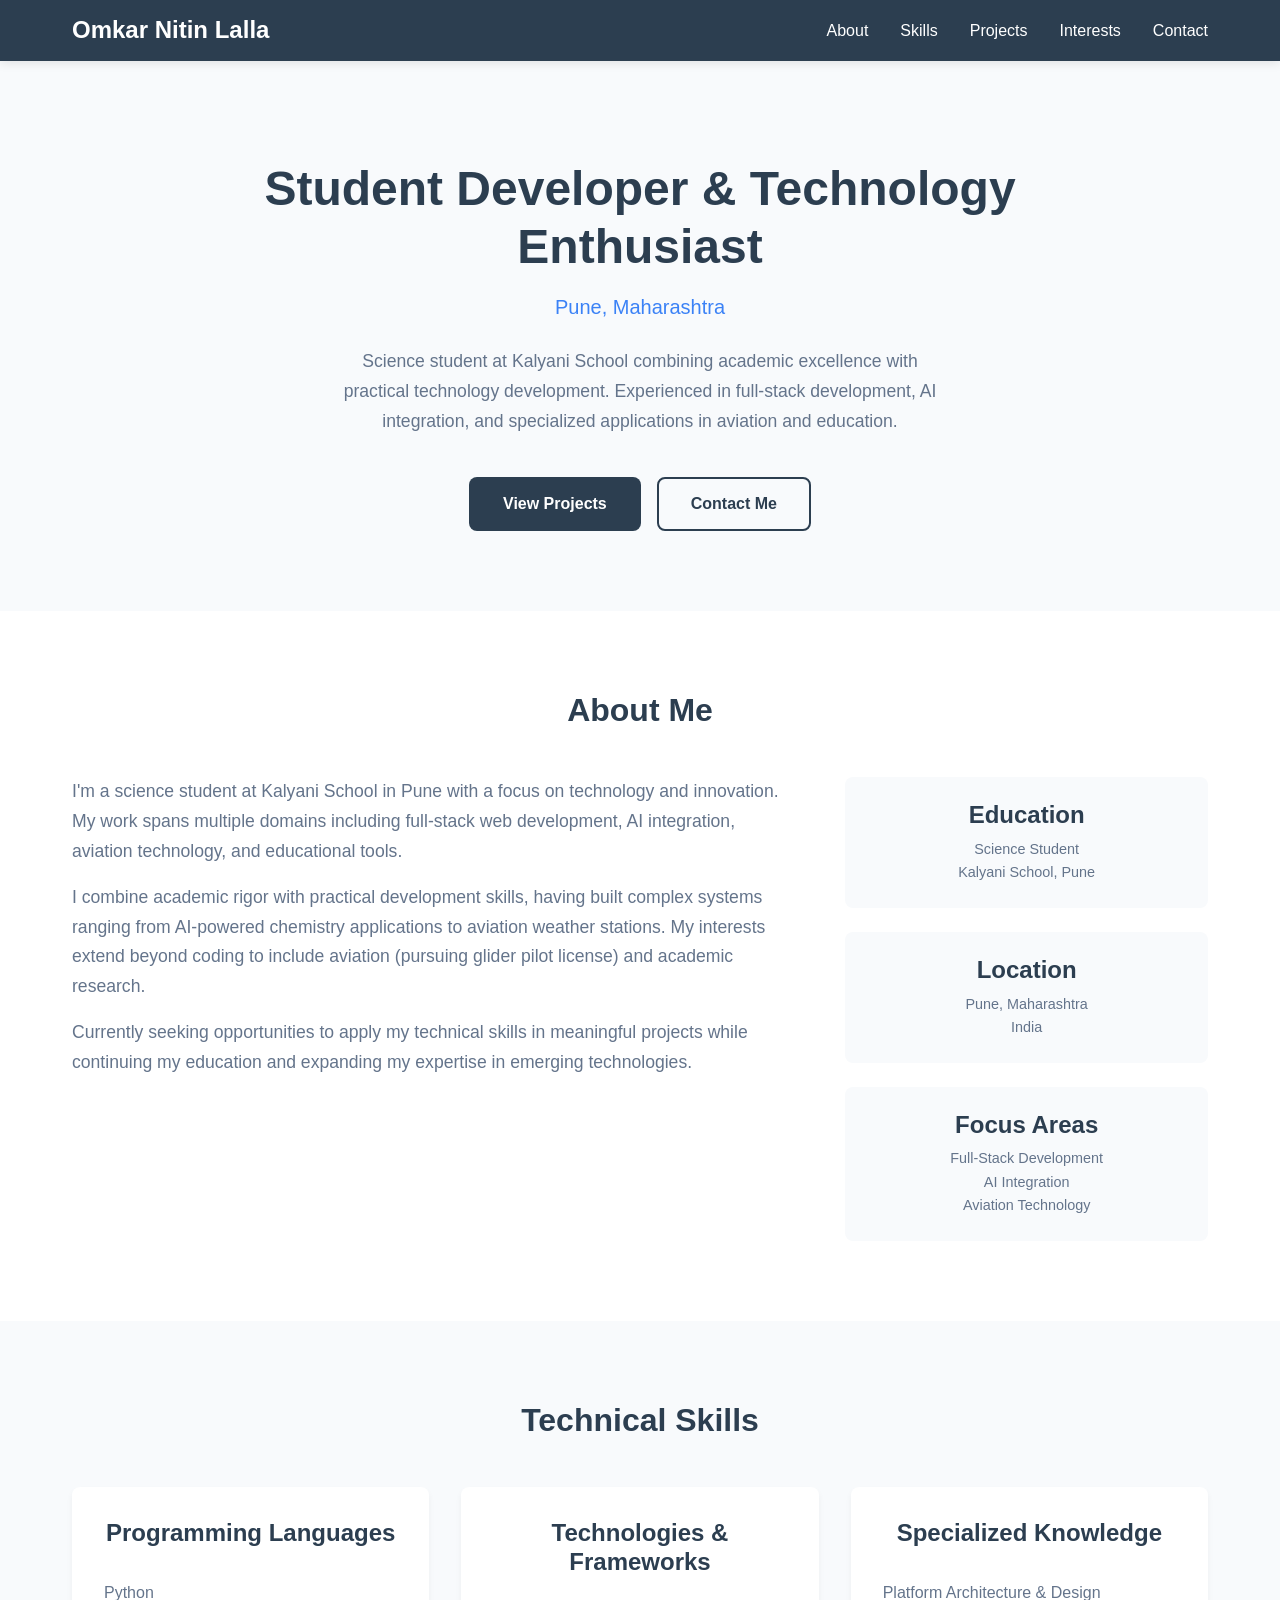
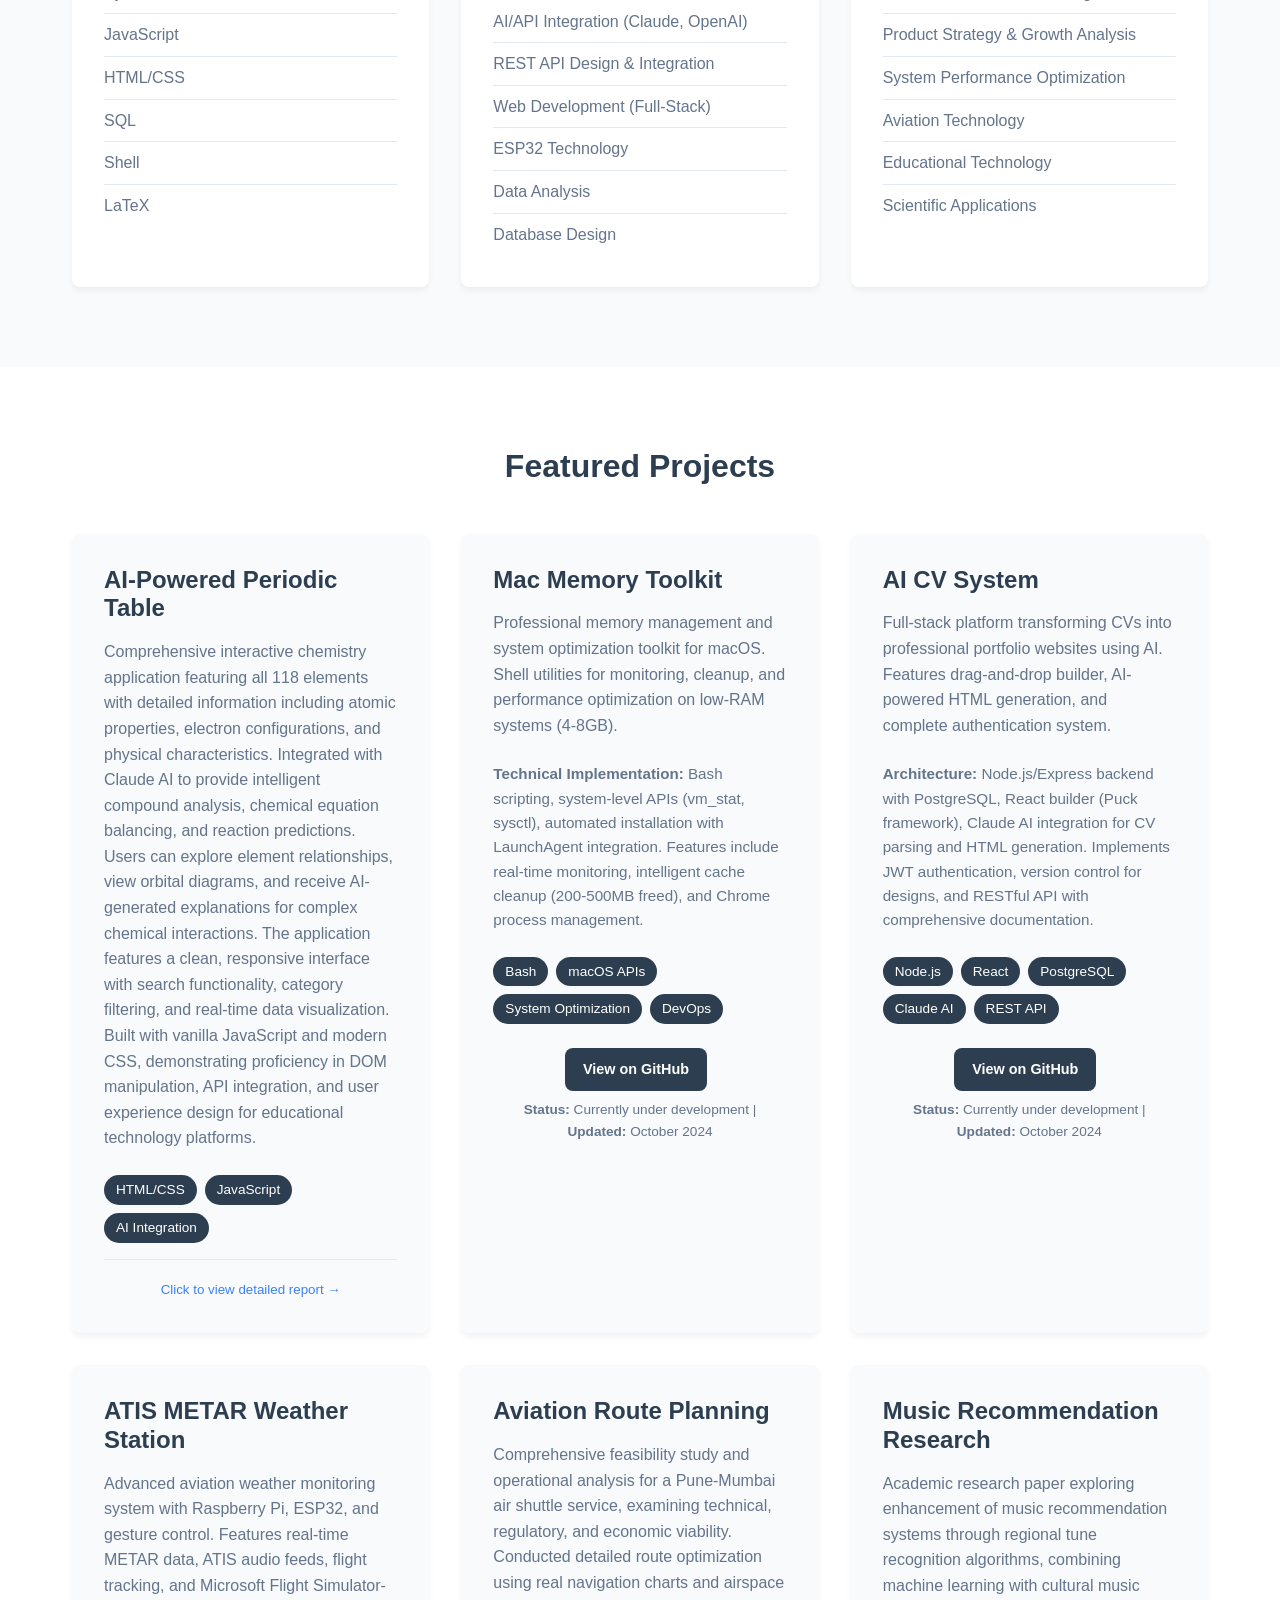
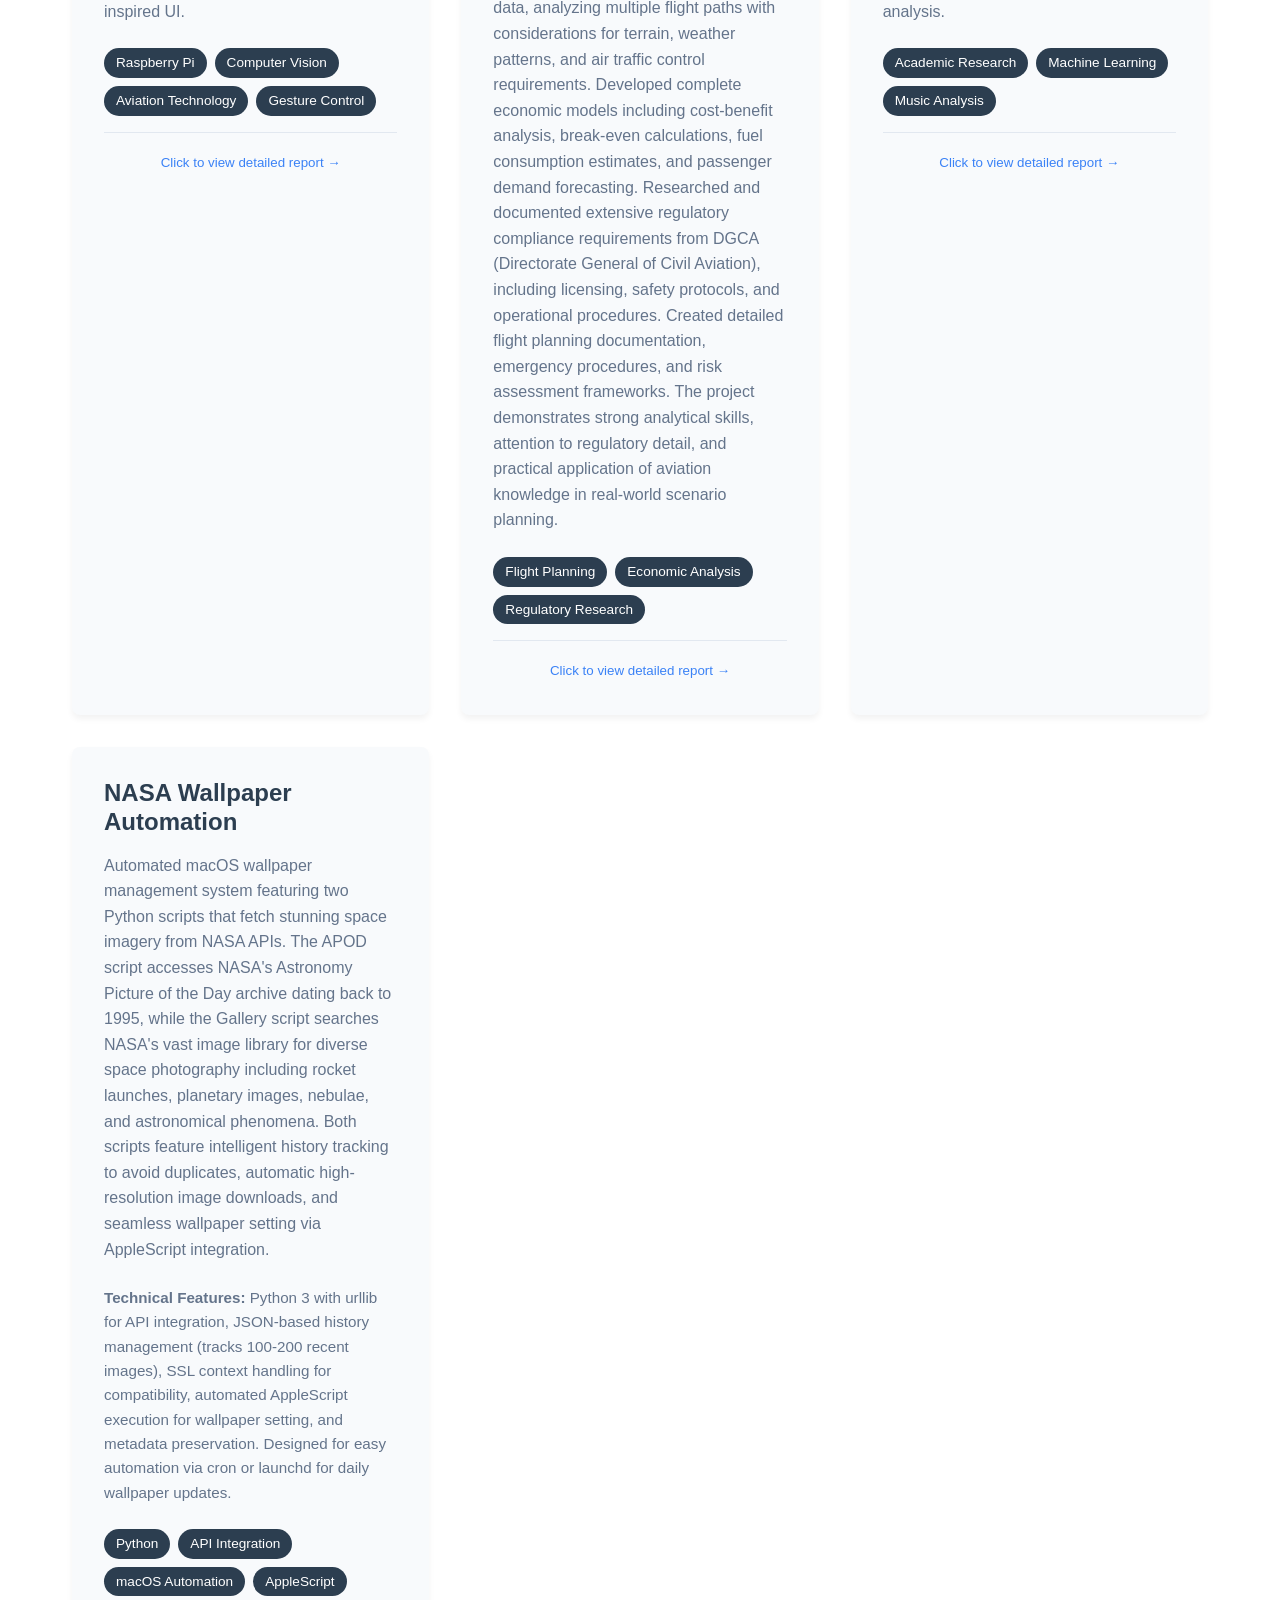
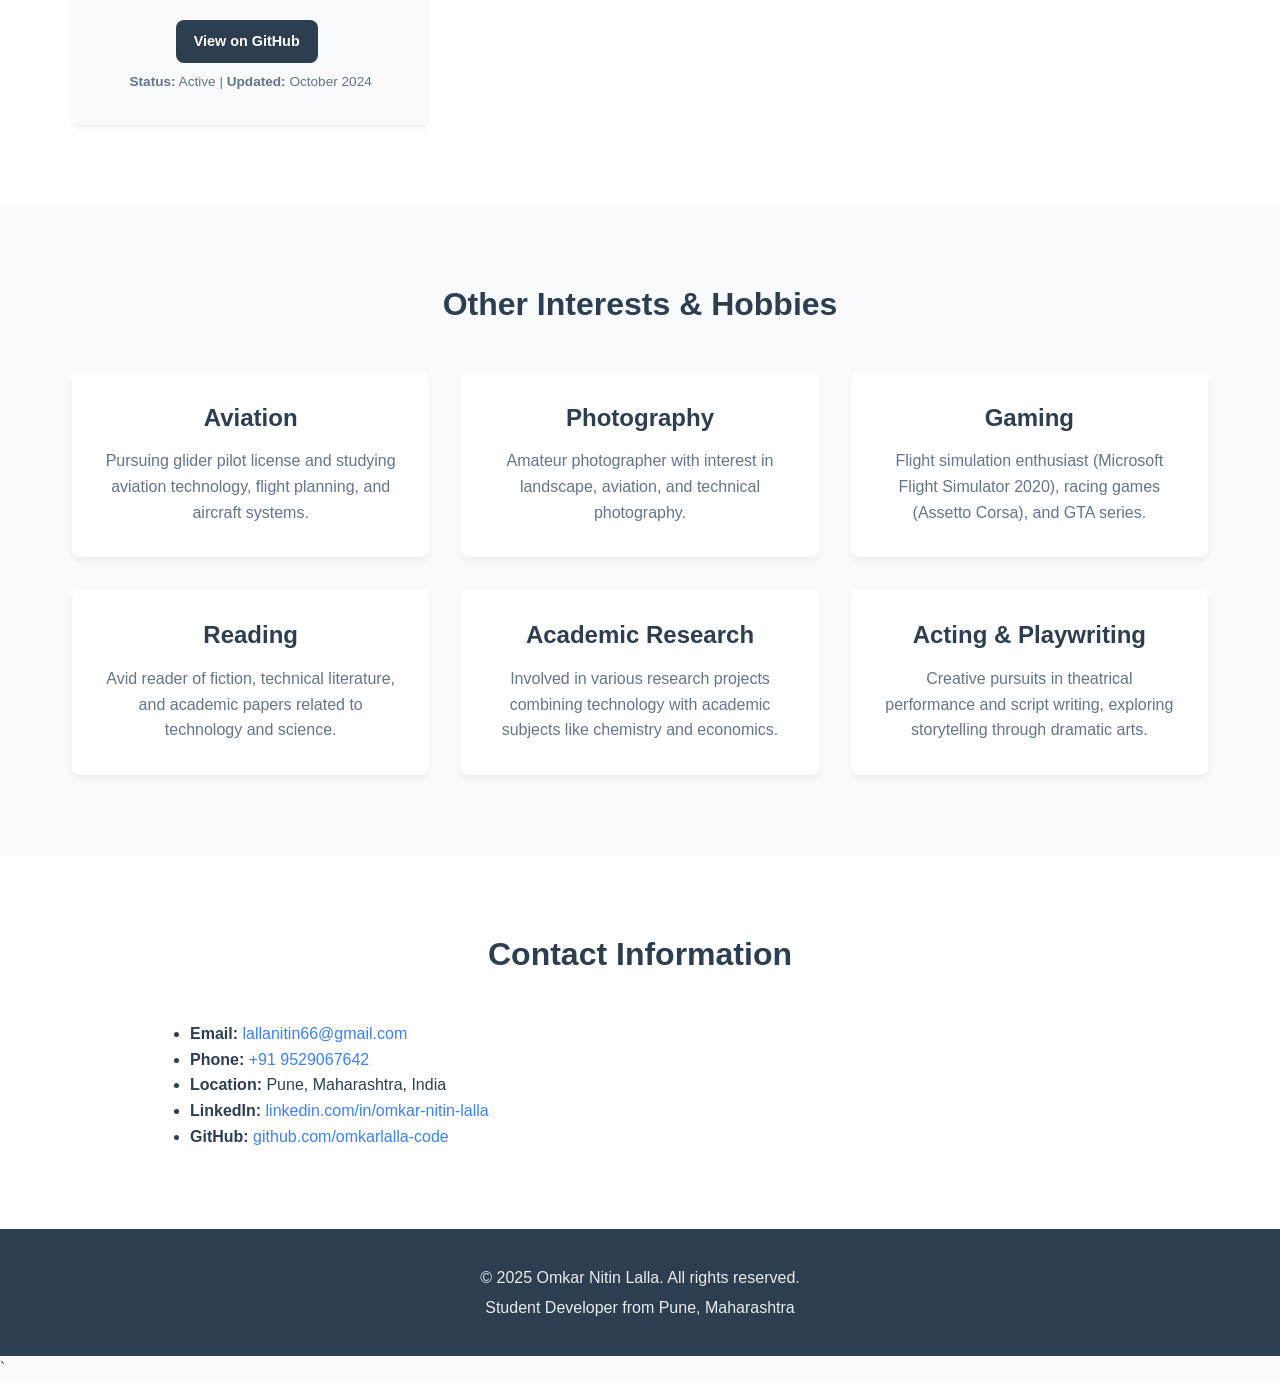
==== commit 9bcbb8c8: "Add NASA Wallpaper Automation project to portfolio Added new project card featuring NASA wallpaper a" ====
--- a/index.html
+++ b/index.html
@@ -239,7 +239,27 @@
                             <small style="color: #3b82f6; font-weight: 500;">Click to view detailed report →</small>
                         </div>
                     </div>
-                    
+
+                    <div class="project-card">
+                        <h3>NASA Wallpaper Automation</h3>
+                        <p>
+                            Automated macOS wallpaper management system featuring two Python scripts that fetch stunning space imagery from NASA APIs. The APOD script accesses NASA's Astronomy Picture of the Day archive dating back to 1995, while the Gallery script searches NASA's vast image library for diverse space photography including rocket launches, planetary images, nebulae, and astronomical phenomena. Both scripts feature intelligent history tracking to avoid duplicates, automatic high-resolution image downloads, and seamless wallpaper setting via AppleScript integration.
+                        </p>
+                        <p style="margin-top: 1rem; font-size: 0.95rem;">
+                            <strong>Technical Features:</strong> Python 3 with urllib for API integration, JSON-based history management (tracks 100-200 recent images), SSL context handling for compatibility, automated AppleScript execution for wallpaper setting, and metadata preservation. Designed for easy automation via cron or launchd for daily wallpaper updates.
+                        </p>
+                        <div class="project-tech">
+                            <span>Python</span>
+                            <span>API Integration</span>
+                            <span>macOS Automation</span>
+                            <span>AppleScript</span>
+                        </div>
+                        <div class="project-link" style="border-top: none; padding-top: 0.5rem; margin-top: 1rem;">
+                            <a href="https://github.com/omkarlalla-code/nasa-wallpaper" target="_blank" class="btn btn-primary" style="font-size: 0.9rem; padding: 0.5rem 1rem; margin-right: 0.5rem;">View on GitHub</a>
+                            <span style="display: block; margin-top: 0.5rem; font-size: 0.85rem; color: #64748b;"><strong>Status:</strong> Active | <strong>Updated:</strong> October 2024</span>
+                        </div>
+                    </div>
+
                 </div>
             </div>
         </section>
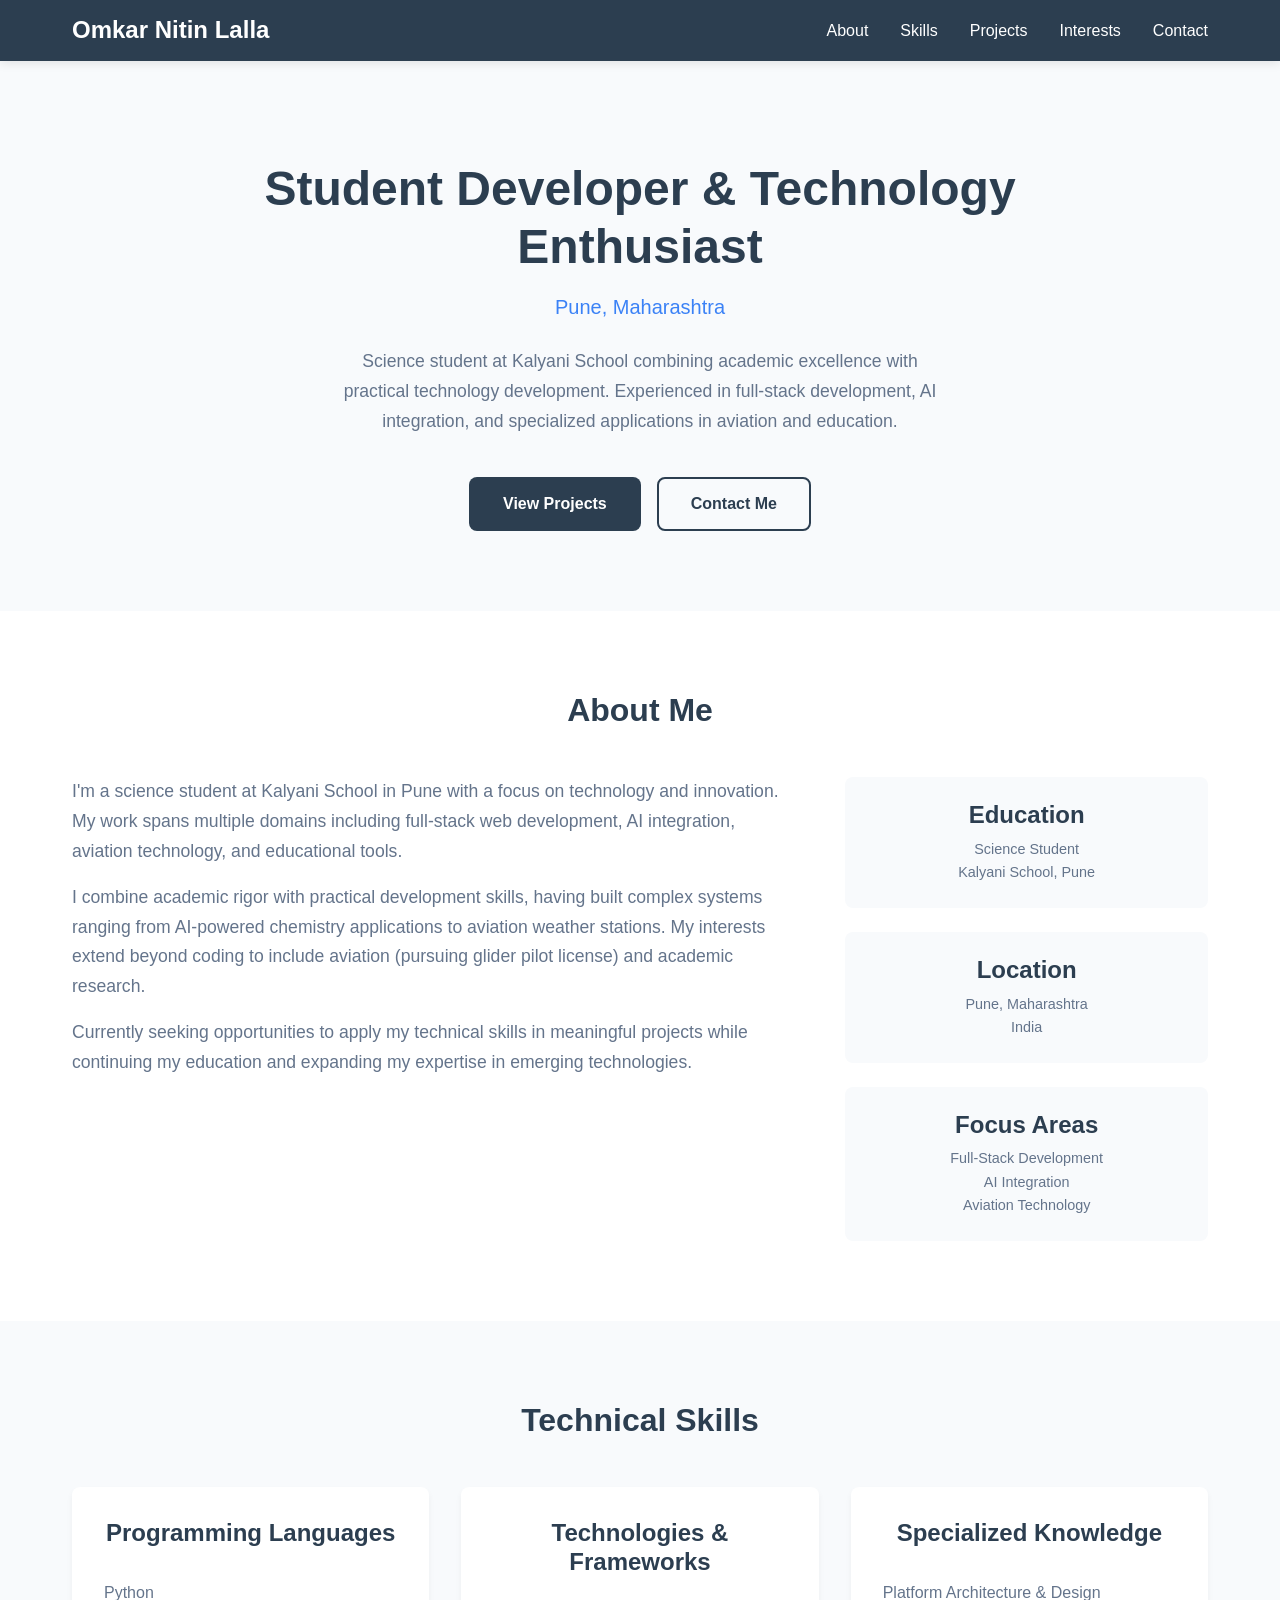
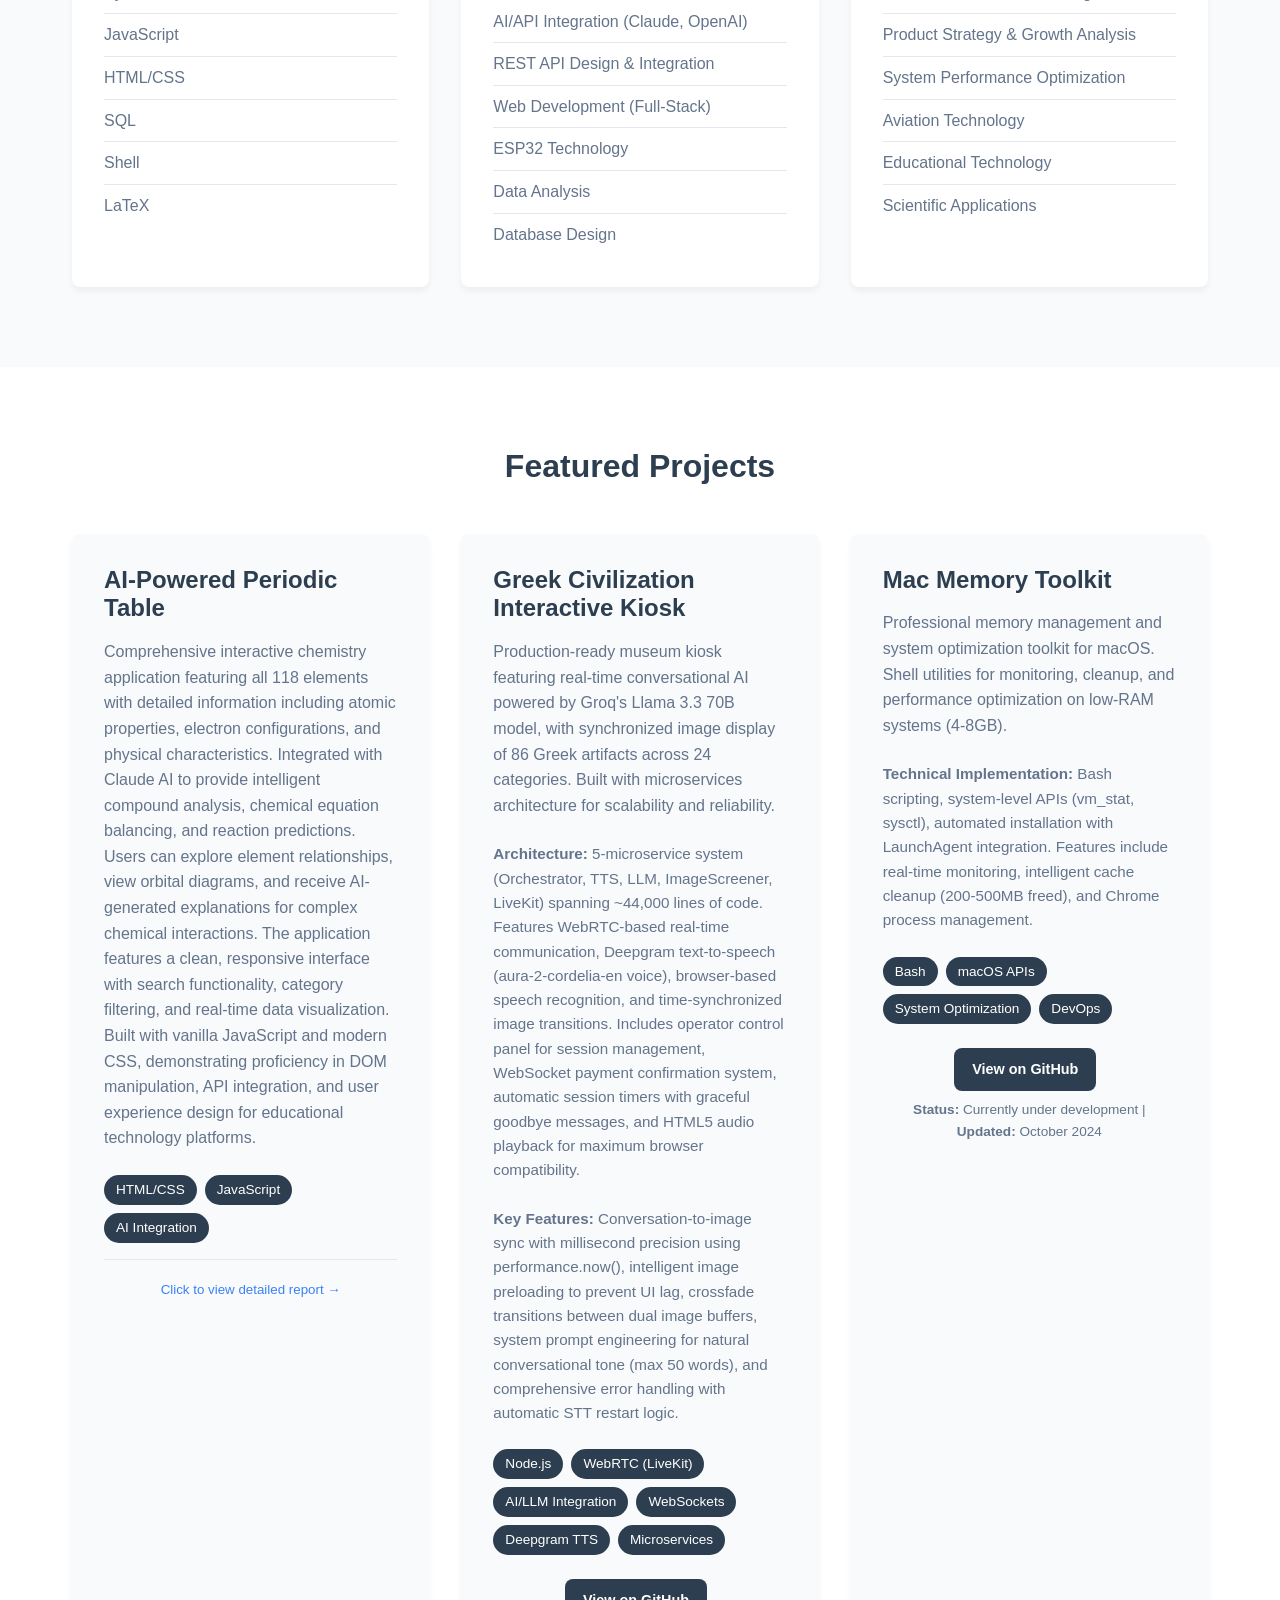
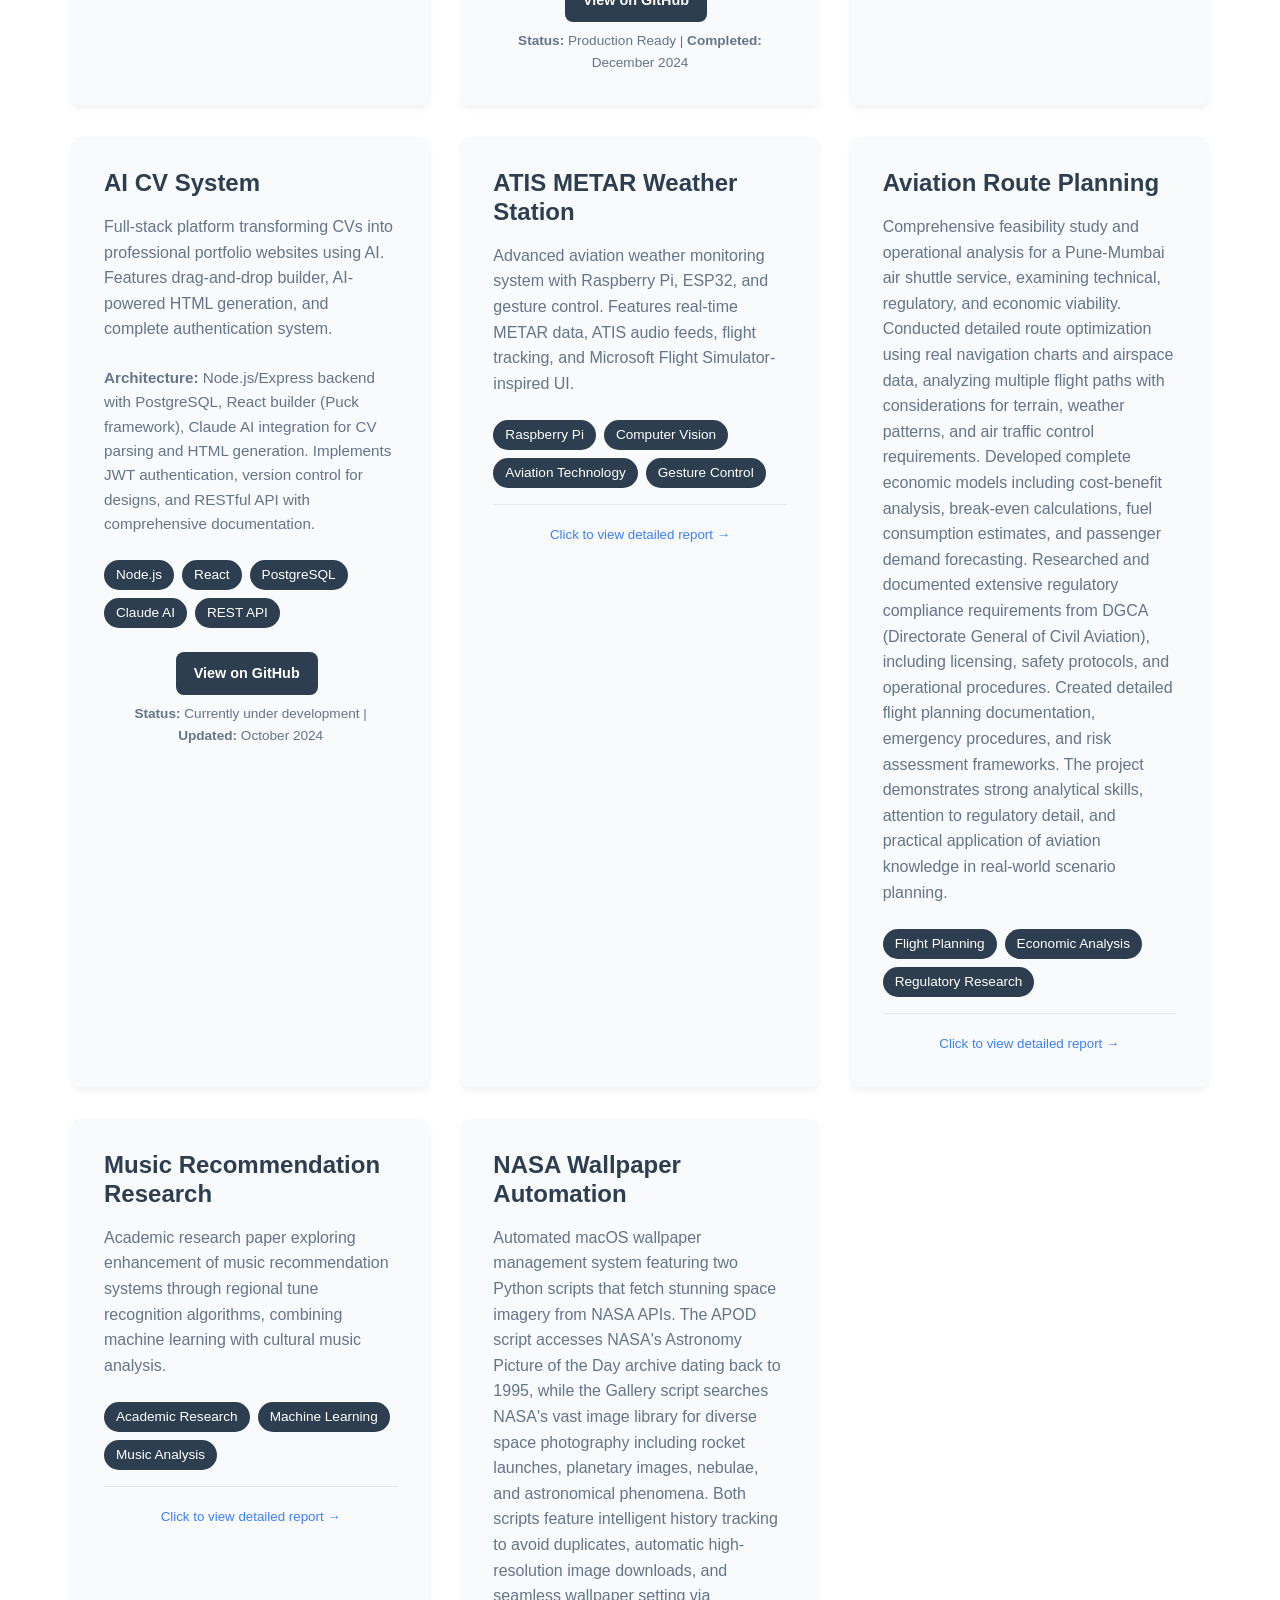
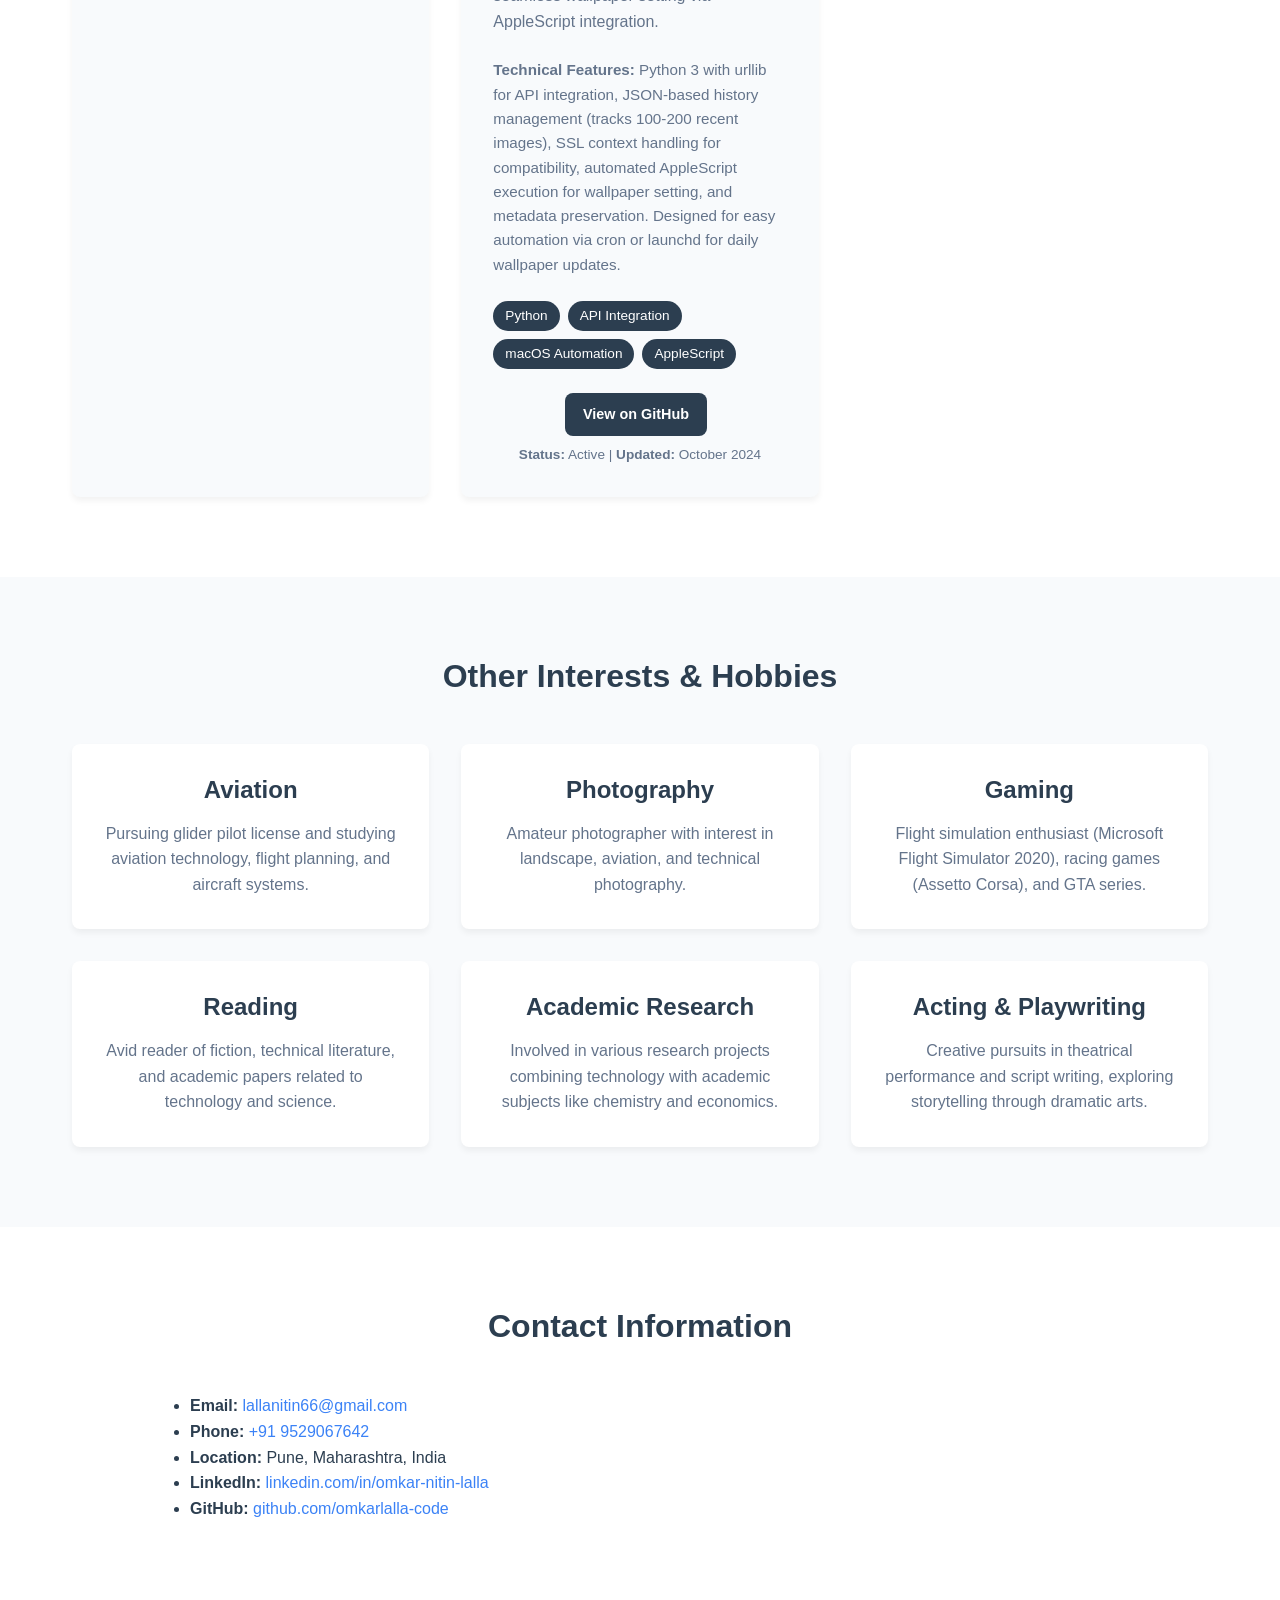
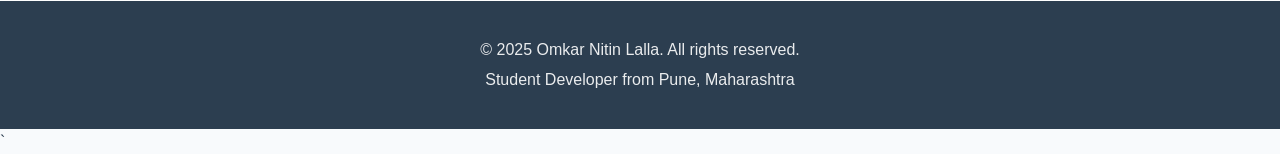
==== commit 25034a1e: "Add Greek Civilization Interactive Kiosk to portfolio Added production-ready museum kiosk project fe" ====
--- a/index.html
+++ b/index.html
@@ -146,6 +146,31 @@
                     </div>
 
                     <div class="project-card">
+                        <h3>Greek Civilization Interactive Kiosk</h3>
+                        <p>
+                            Production-ready museum kiosk featuring real-time conversational AI powered by Groq's Llama 3.3 70B model, with synchronized image display of 86 Greek artifacts across 24 categories. Built with microservices architecture for scalability and reliability.
+                        </p>
+                        <p style="margin-top: 1rem; font-size: 0.95rem;">
+                            <strong>Architecture:</strong> 5-microservice system (Orchestrator, TTS, LLM, ImageScreener, LiveKit) spanning ~44,000 lines of code. Features WebRTC-based real-time communication, Deepgram text-to-speech (aura-2-cordelia-en voice), browser-based speech recognition, and time-synchronized image transitions. Includes operator control panel for session management, WebSocket payment confirmation system, automatic session timers with graceful goodbye messages, and HTML5 audio playback for maximum browser compatibility.
+                        </p>
+                        <p style="margin-top: 1rem; font-size: 0.95rem;">
+                            <strong>Key Features:</strong> Conversation-to-image sync with millisecond precision using performance.now(), intelligent image preloading to prevent UI lag, crossfade transitions between dual image buffers, system prompt engineering for natural conversational tone (max 50 words), and comprehensive error handling with automatic STT restart logic.
+                        </p>
+                        <div class="project-tech">
+                            <span>Node.js</span>
+                            <span>WebRTC (LiveKit)</span>
+                            <span>AI/LLM Integration</span>
+                            <span>WebSockets</span>
+                            <span>Deepgram TTS</span>
+                            <span>Microservices</span>
+                        </div>
+                        <div class="project-link" style="border-top: none; padding-top: 0.5rem; margin-top: 1rem;">
+                            <a href="https://github.com/omkarlalla-code/kiosk-project" target="_blank" class="btn btn-primary" style="font-size: 0.9rem; padding: 0.5rem 1rem; margin-right: 0.5rem;">View on GitHub</a>
+                            <span style="display: block; margin-top: 0.5rem; font-size: 0.85rem; color: #64748b;"><strong>Status:</strong> Production Ready | <strong>Completed:</strong> December 2024</span>
+                        </div>
+                    </div>
+
+                    <div class="project-card">
                         <h3>Mac Memory Toolkit</h3>
                         <p>
                             Professional memory management and system optimization toolkit for macOS. Shell utilities for
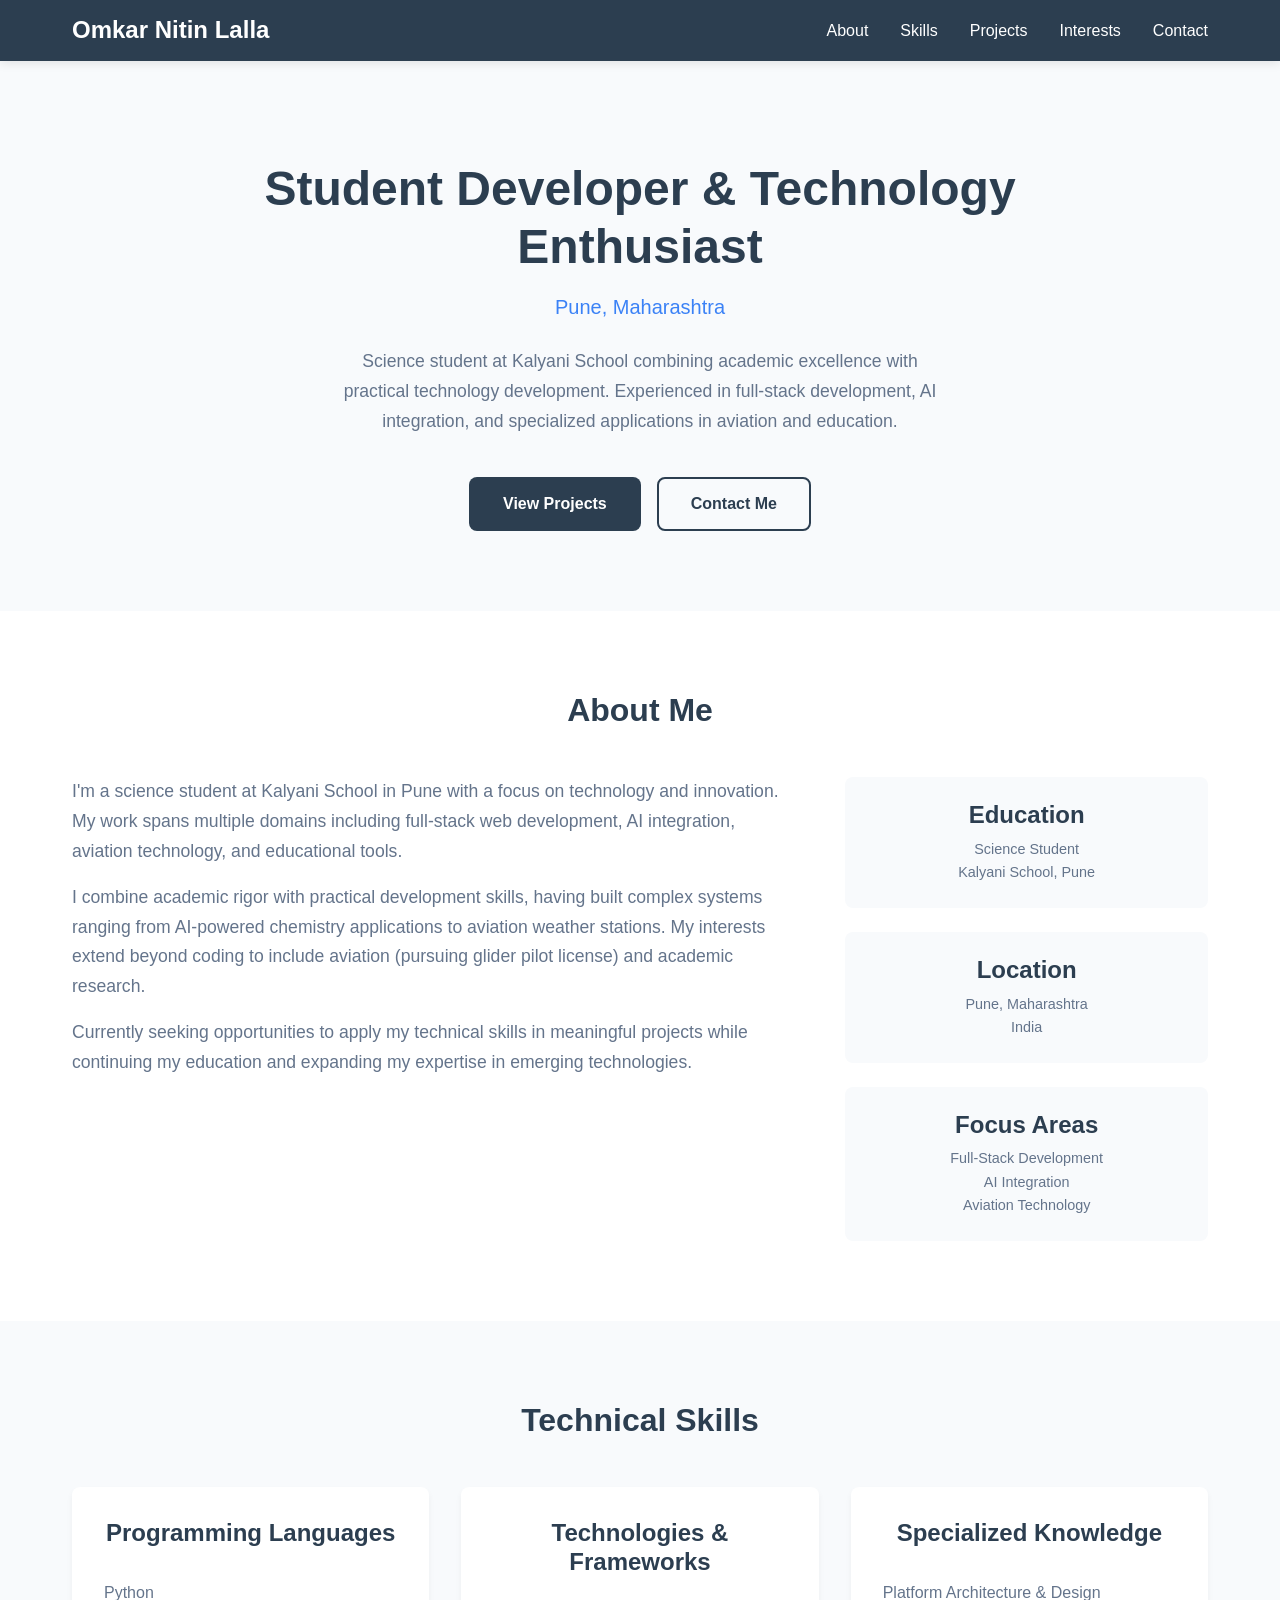
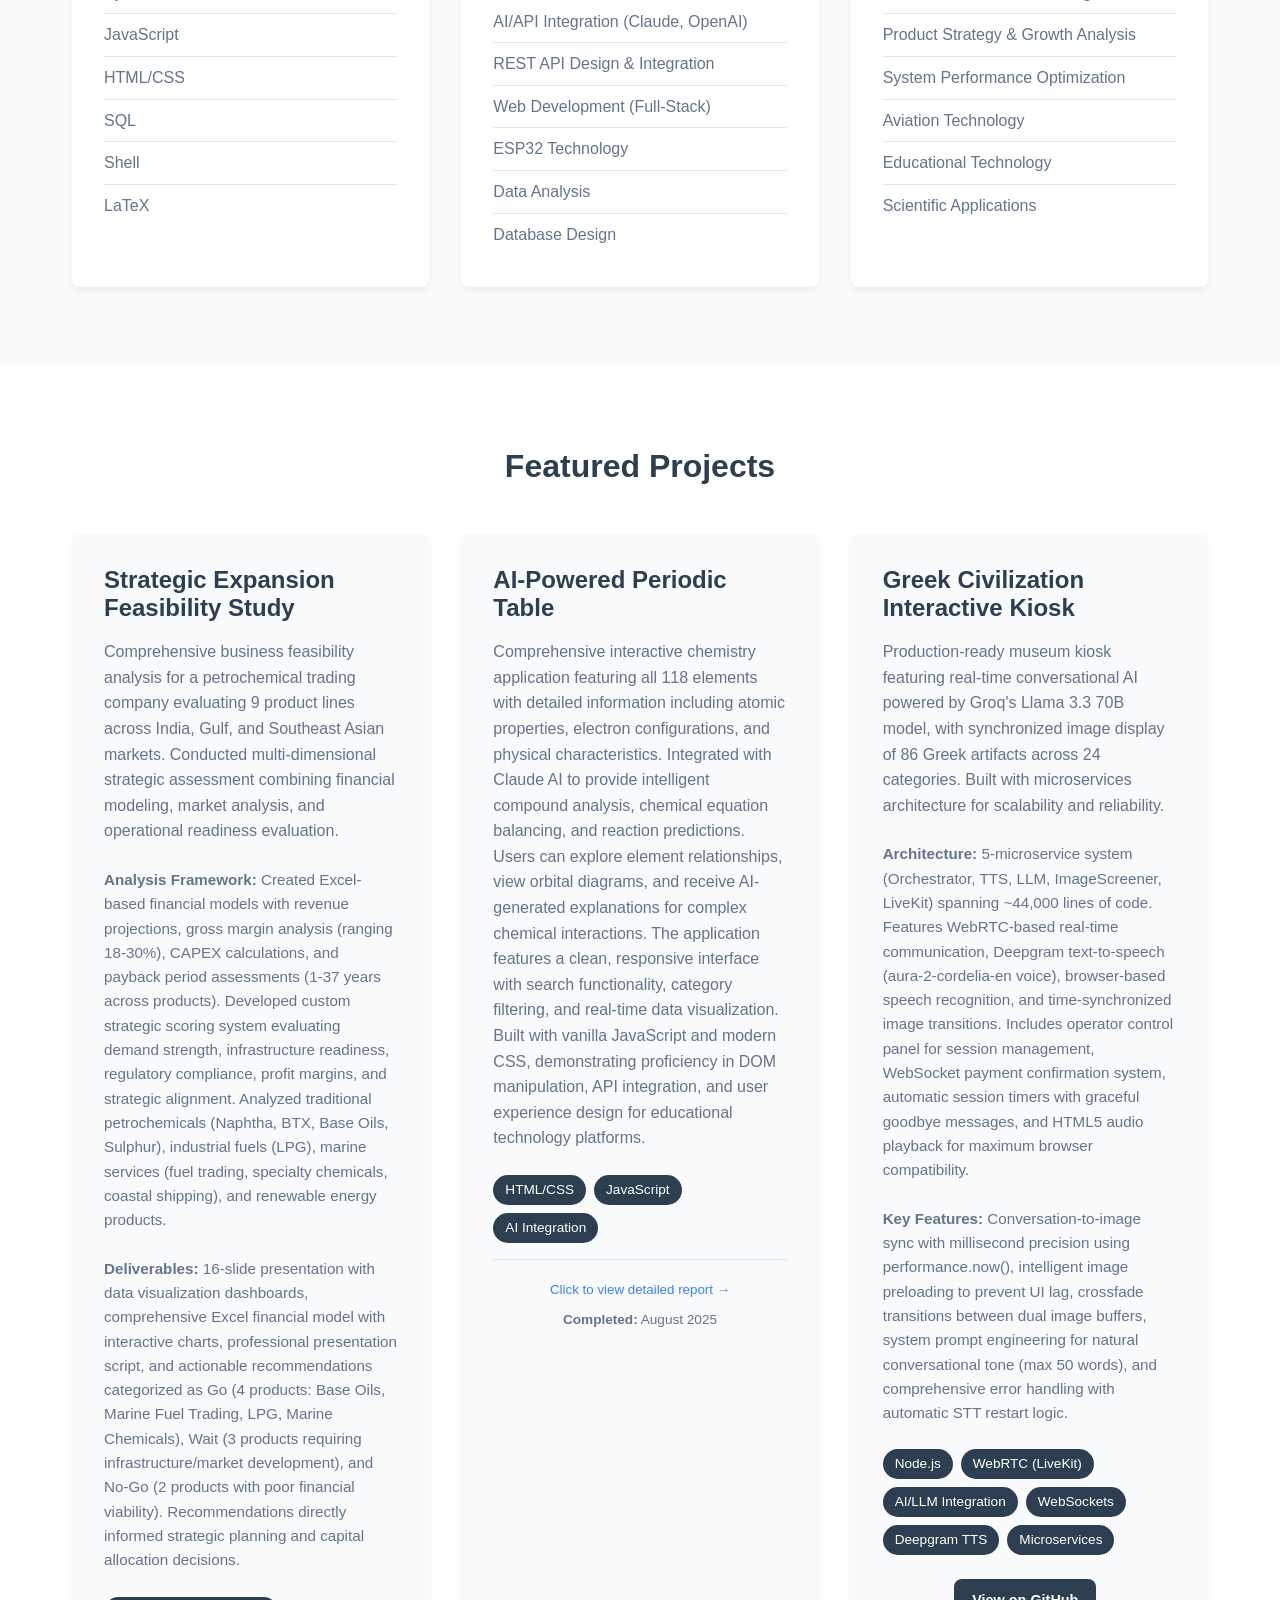
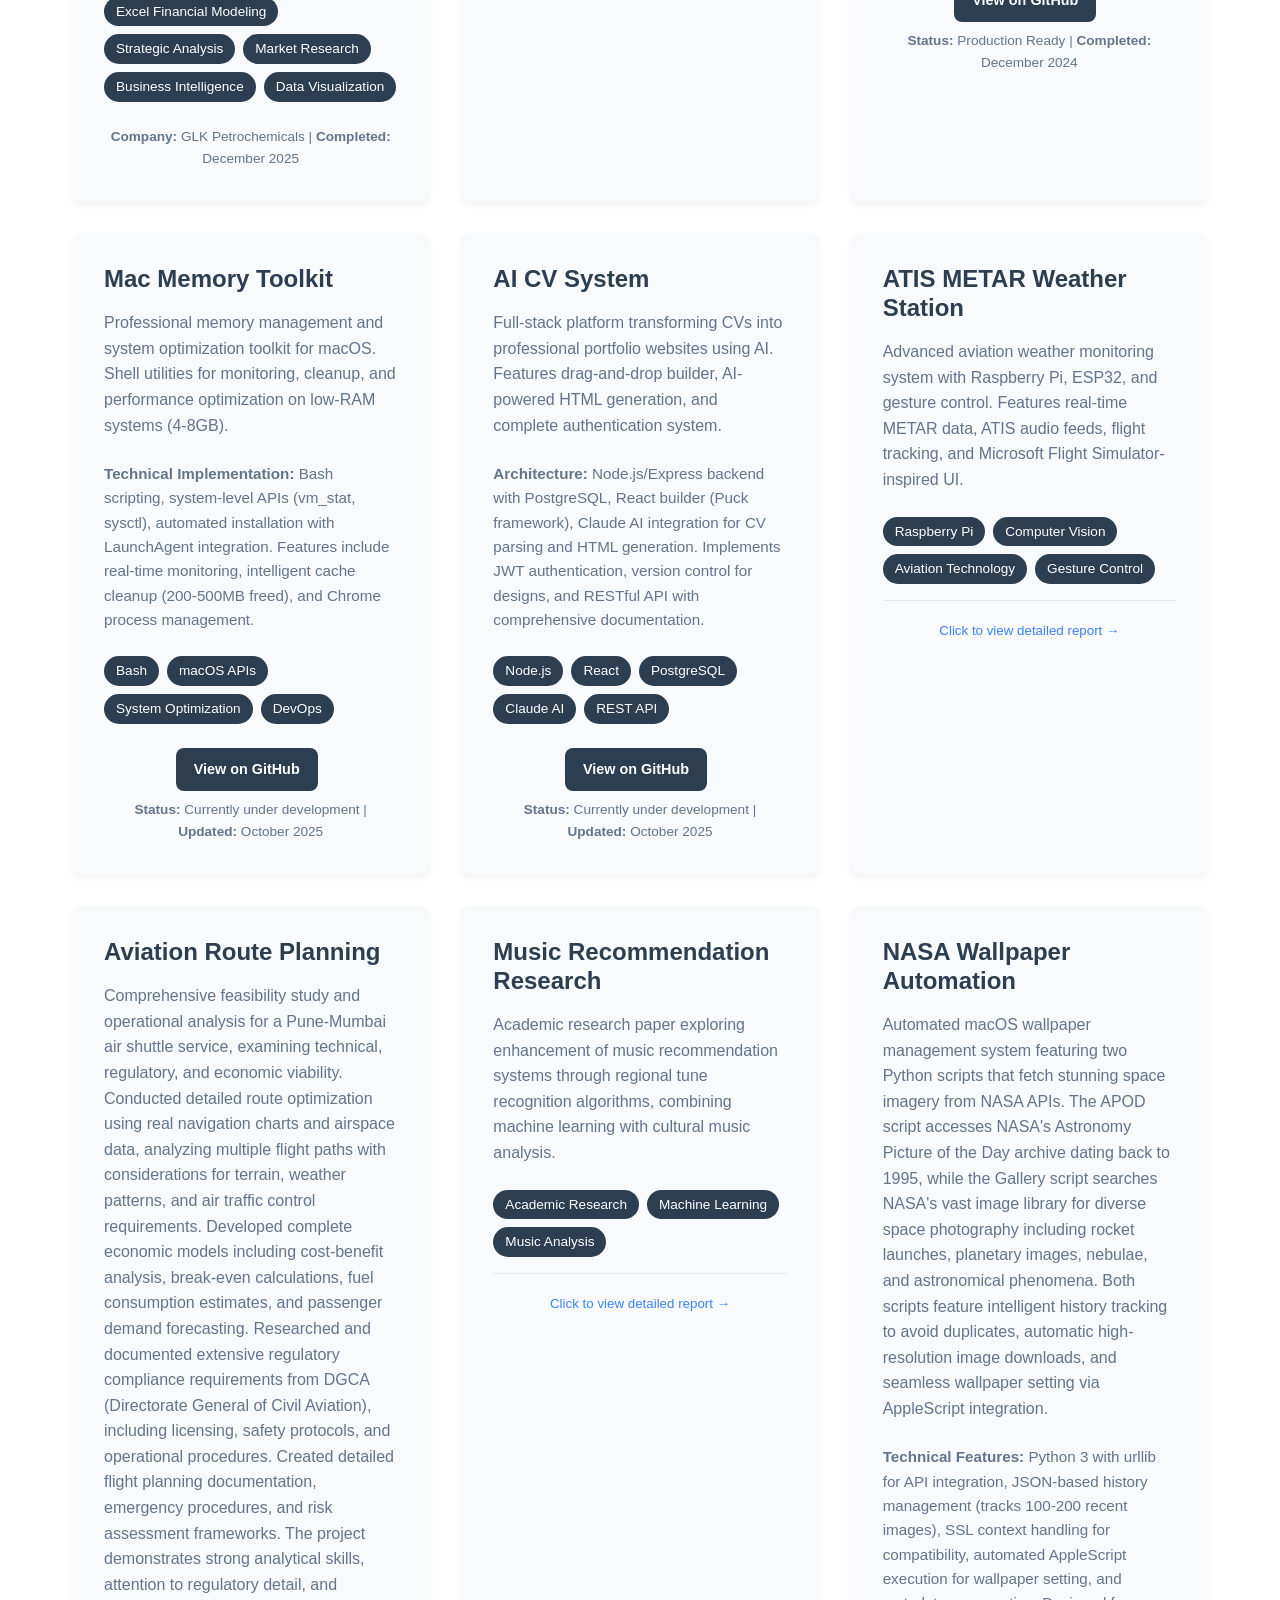
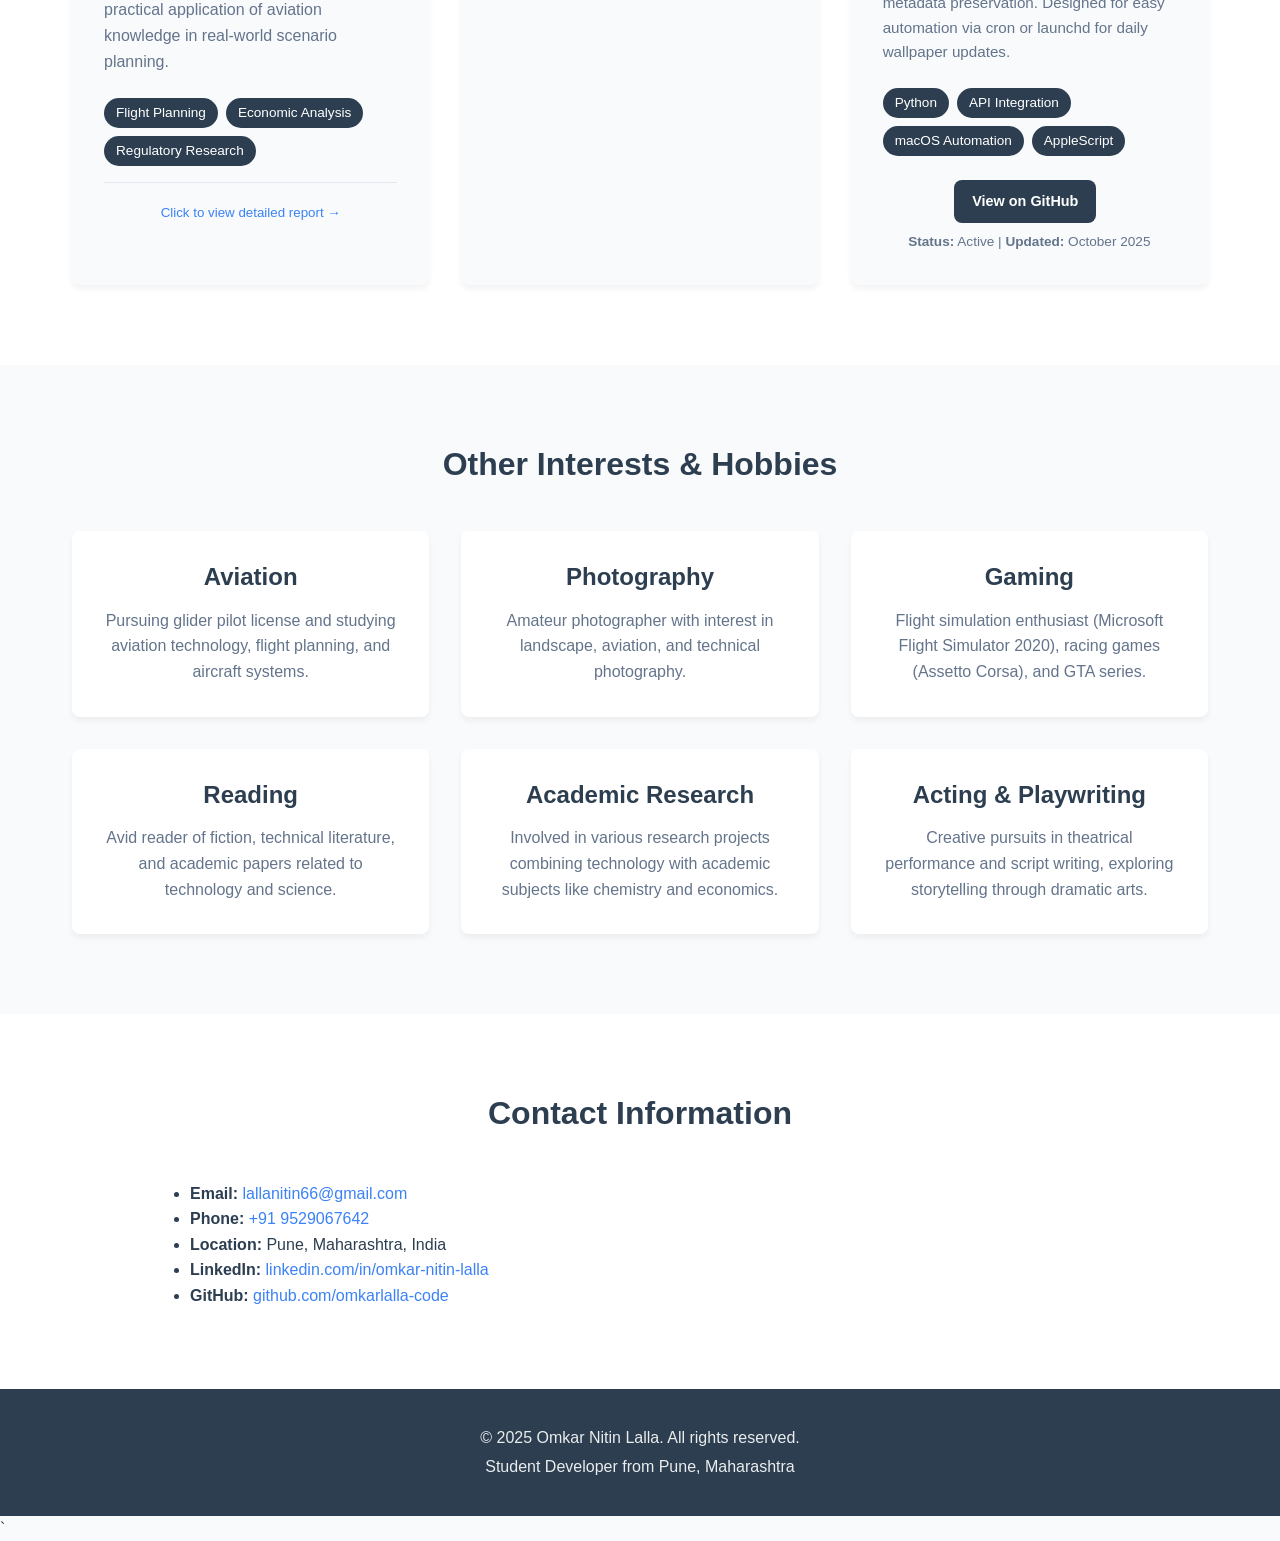
==== commit 7ca8f5ab: "Add Strategic Expansion Feasibility Study and update dates to 2025 Added internship project: - Compr" ====
--- a/index.html
+++ b/index.html
@@ -130,6 +130,29 @@
             <div class="container">
                 <h2 class="section-title">Featured Projects</h2>
                 <div class="projects-grid">
+                    <div class="project-card">
+                        <h3>Strategic Expansion Feasibility Study</h3>
+                        <p>
+                            Comprehensive business feasibility analysis for a petrochemical trading company evaluating 9 product lines across India, Gulf, and Southeast Asian markets. Conducted multi-dimensional strategic assessment combining financial modeling, market analysis, and operational readiness evaluation.
+                        </p>
+                        <p style="margin-top: 1rem; font-size: 0.95rem;">
+                            <strong>Analysis Framework:</strong> Created Excel-based financial models with revenue projections, gross margin analysis (ranging 18-30%), CAPEX calculations, and payback period assessments (1-37 years across products). Developed custom strategic scoring system evaluating demand strength, infrastructure readiness, regulatory compliance, profit margins, and strategic alignment. Analyzed traditional petrochemicals (Naphtha, BTX, Base Oils, Sulphur), industrial fuels (LPG), marine services (fuel trading, specialty chemicals, coastal shipping), and renewable energy products.
+                        </p>
+                        <p style="margin-top: 1rem; font-size: 0.95rem;">
+                            <strong>Deliverables:</strong> 16-slide presentation with data visualization dashboards, comprehensive Excel financial model with interactive charts, professional presentation script, and actionable recommendations categorized as Go (4 products: Base Oils, Marine Fuel Trading, LPG, Marine Chemicals), Wait (3 products requiring infrastructure/market development), and No-Go (2 products with poor financial viability). Recommendations directly informed strategic planning and capital allocation decisions.
+                        </p>
+                        <div class="project-tech">
+                            <span>Excel Financial Modeling</span>
+                            <span>Strategic Analysis</span>
+                            <span>Market Research</span>
+                            <span>Business Intelligence</span>
+                            <span>Data Visualization</span>
+                        </div>
+                        <div class="project-link" style="border-top: none; padding-top: 0.5rem; margin-top: 1rem;">
+                            <span style="display: block; font-size: 0.85rem; color: #64748b;"><strong>Company:</strong> GLK Petrochemicals | <strong>Completed:</strong> December 2025</span>
+                        </div>
+                    </div>
+
                     <div class="project-card" onclick="window.open('Project_Reports/periodic_table_report.html', '_blank')" style="cursor: pointer;">
                         <h3>AI-Powered Periodic Table</h3>
                         <p>
@@ -142,6 +165,7 @@
                         </div>
                         <div class="project-link">
                             <small style="color: #3b82f6; font-weight: 500;">Click to view detailed report →</small>
+                            <span style="display: block; margin-top: 0.5rem; font-size: 0.85rem; color: #64748b;"><strong>Completed:</strong> August 2025</span>
                         </div>
                     </div>
 
@@ -189,7 +213,7 @@
                         </div>
                         <div class="project-link" style="border-top: none; padding-top: 0.5rem; margin-top: 1rem;">
                             <a href="https://github.com/omkarlalla-code/mac-memory-toolkit" target="_blank" class="btn btn-primary" style="font-size: 0.9rem; padding: 0.5rem 1rem; margin-right: 0.5rem;">View on GitHub</a>
-                            <span style="display: block; margin-top: 0.5rem; font-size: 0.85rem; color: #64748b;"><strong>Status:</strong> Currently under development | <strong>Updated:</strong> October 2024</span>
+                            <span style="display: block; margin-top: 0.5rem; font-size: 0.85rem; color: #64748b;"><strong>Status:</strong> Currently under development | <strong>Updated:</strong> October 2025</span>
                         </div>
                     </div>
 
@@ -213,7 +237,7 @@
                         </div>
                         <div class="project-link" style="border-top: none; padding-top: 0.5rem; margin-top: 1rem;">
                             <a href="https://github.com/omkarlalla-code/ai-cv-system" target="_blank" class="btn btn-primary" style="font-size: 0.9rem; padding: 0.5rem 1rem; margin-right: 0.5rem;">View on GitHub</a>
-                            <span style="display: block; margin-top: 0.5rem; font-size: 0.85rem; color: #64748b;"><strong>Status:</strong> Currently under development | <strong>Updated:</strong> October 2024</span>
+                            <span style="display: block; margin-top: 0.5rem; font-size: 0.85rem; color: #64748b;"><strong>Status:</strong> Currently under development | <strong>Updated:</strong> October 2025</span>
                         </div>
                     </div>
 
@@ -281,7 +305,7 @@
                         </div>
                         <div class="project-link" style="border-top: none; padding-top: 0.5rem; margin-top: 1rem;">
                             <a href="https://github.com/omkarlalla-code/nasa-wallpaper" target="_blank" class="btn btn-primary" style="font-size: 0.9rem; padding: 0.5rem 1rem; margin-right: 0.5rem;">View on GitHub</a>
-                            <span style="display: block; margin-top: 0.5rem; font-size: 0.85rem; color: #64748b;"><strong>Status:</strong> Active | <strong>Updated:</strong> October 2024</span>
+                            <span style="display: block; margin-top: 0.5rem; font-size: 0.85rem; color: #64748b;"><strong>Status:</strong> Active | <strong>Updated:</strong> October 2025</span>
                         </div>
                     </div>
 
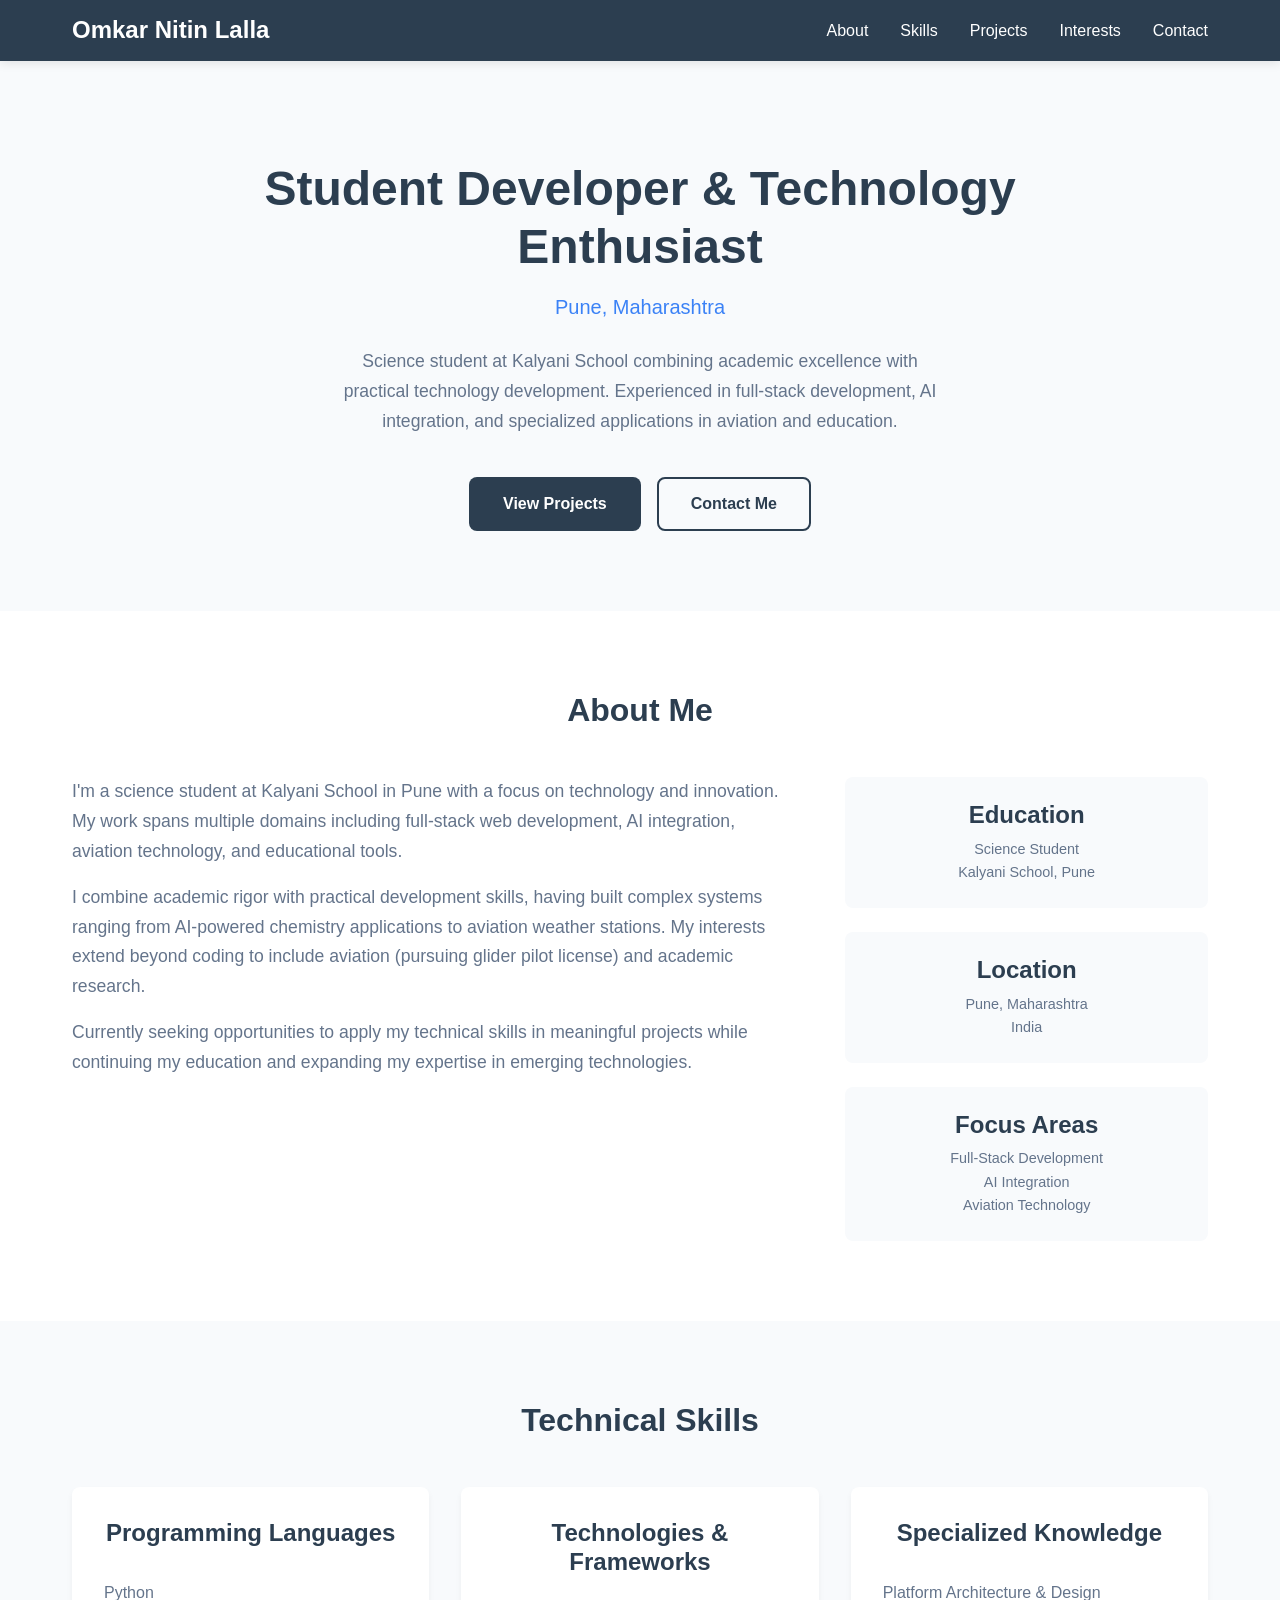
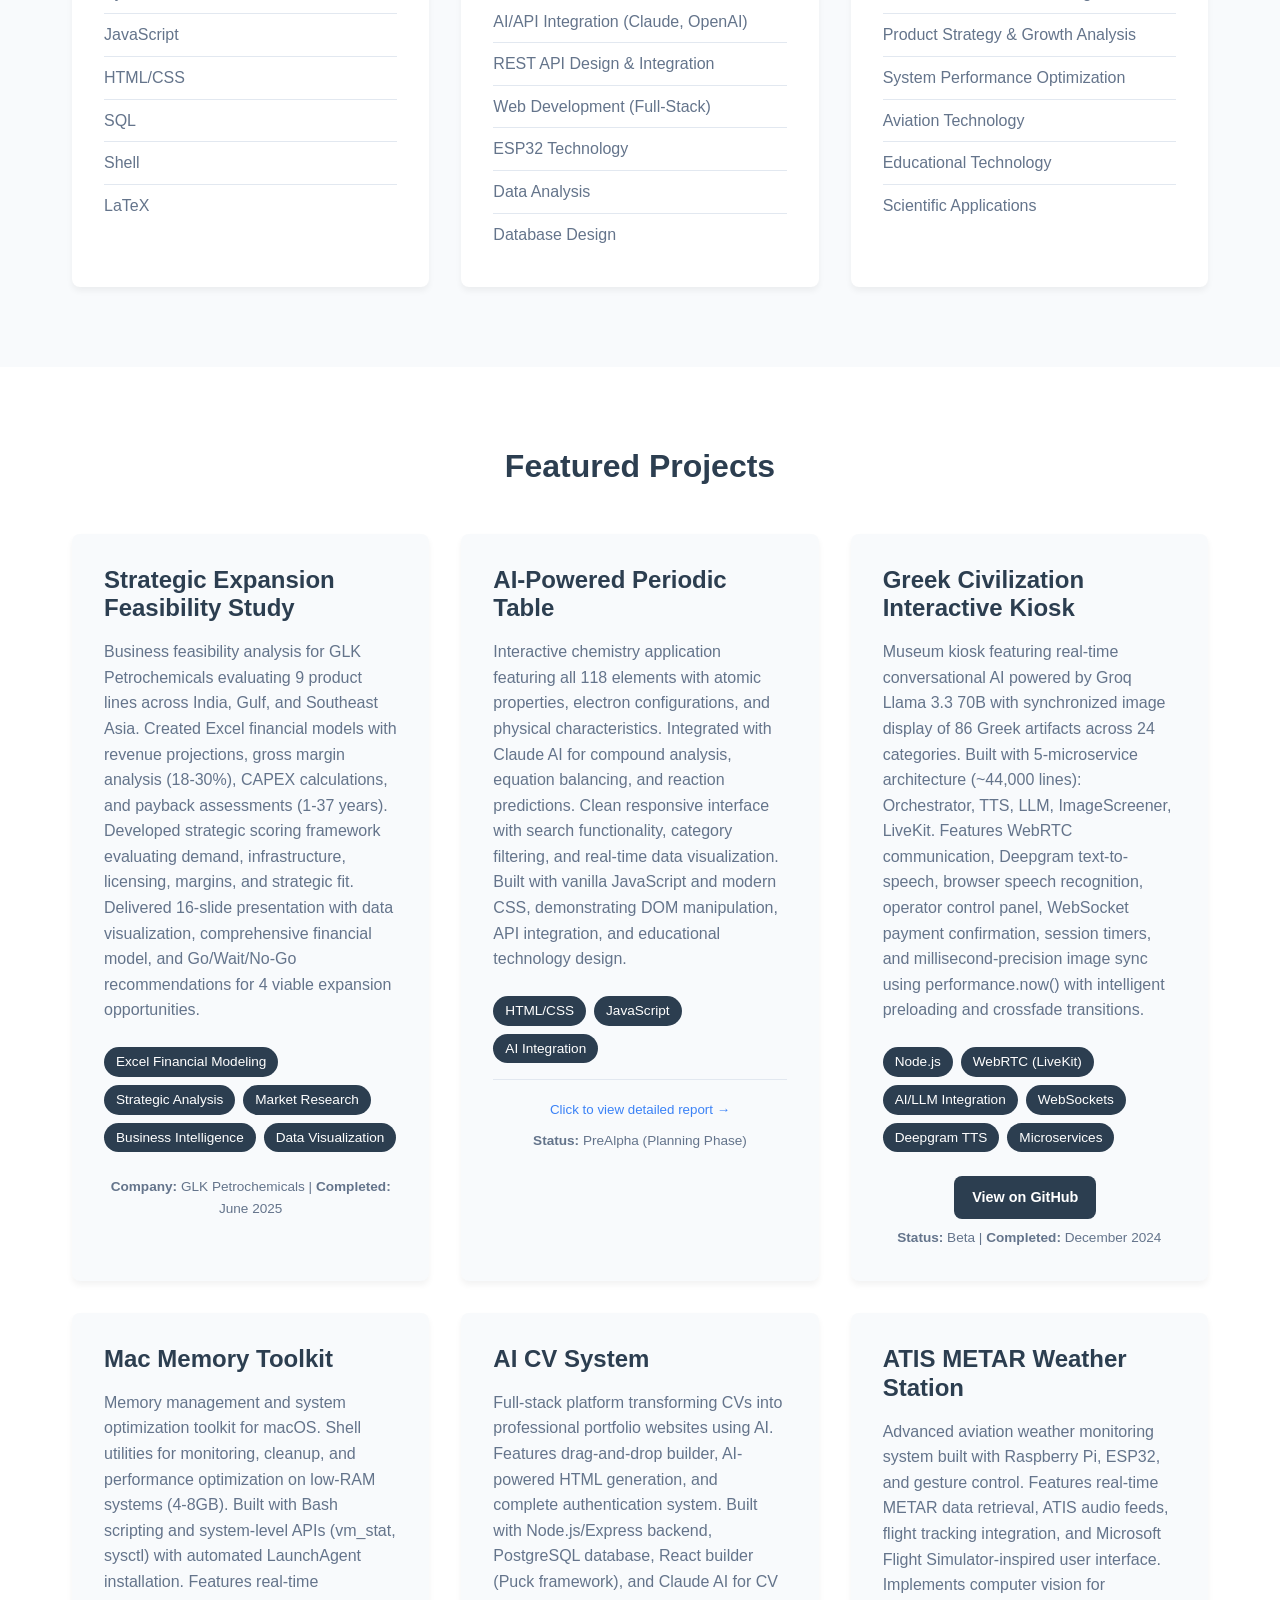
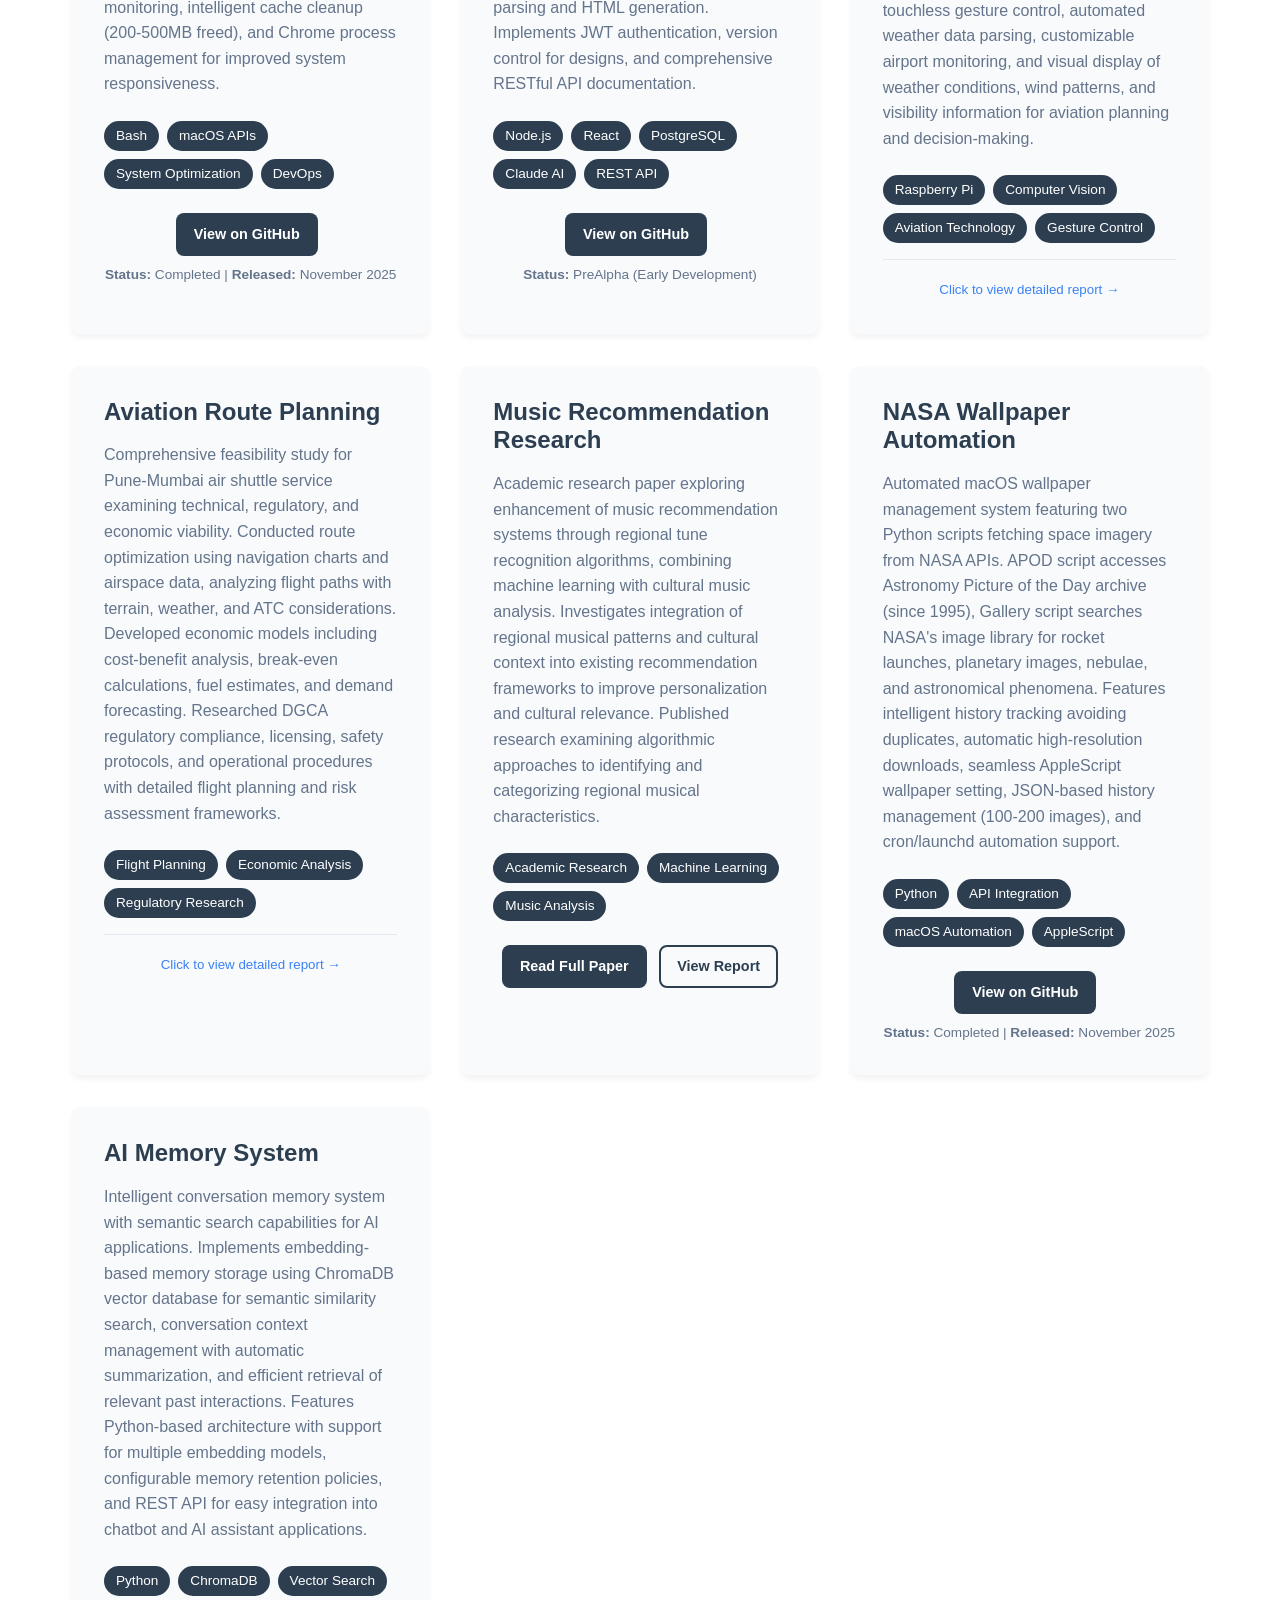
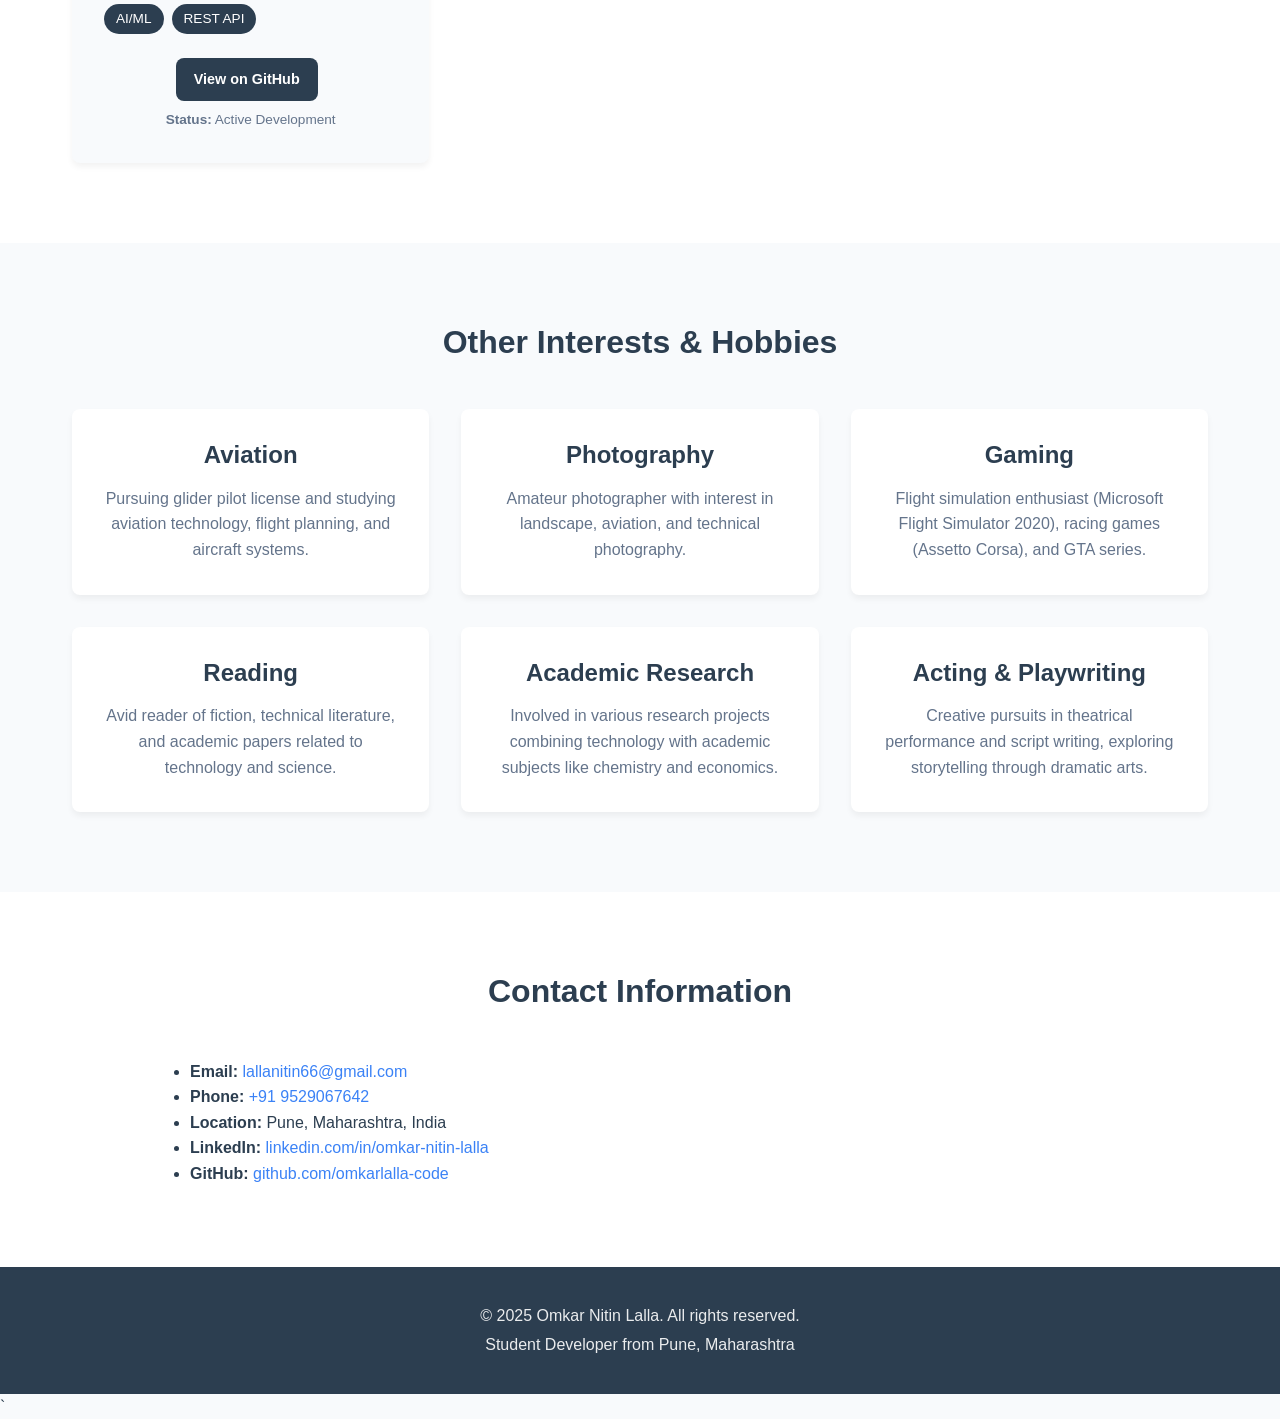
==== commit 6568f90e: "Standardize project cards, add AI Memory System, and update statuses Uniform project card sizes: - A" ====
--- a/index.html
+++ b/index.html
@@ -133,13 +133,7 @@
                     <div class="project-card">
                         <h3>Strategic Expansion Feasibility Study</h3>
                         <p>
-                            Comprehensive business feasibility analysis for a petrochemical trading company evaluating 9 product lines across India, Gulf, and Southeast Asian markets. Conducted multi-dimensional strategic assessment combining financial modeling, market analysis, and operational readiness evaluation.
-                        </p>
-                        <p style="margin-top: 1rem; font-size: 0.95rem;">
-                            <strong>Analysis Framework:</strong> Created Excel-based financial models with revenue projections, gross margin analysis (ranging 18-30%), CAPEX calculations, and payback period assessments (1-37 years across products). Developed custom strategic scoring system evaluating demand strength, infrastructure readiness, regulatory compliance, profit margins, and strategic alignment. Analyzed traditional petrochemicals (Naphtha, BTX, Base Oils, Sulphur), industrial fuels (LPG), marine services (fuel trading, specialty chemicals, coastal shipping), and renewable energy products.
-                        </p>
-                        <p style="margin-top: 1rem; font-size: 0.95rem;">
-                            <strong>Deliverables:</strong> 16-slide presentation with data visualization dashboards, comprehensive Excel financial model with interactive charts, professional presentation script, and actionable recommendations categorized as Go (4 products: Base Oils, Marine Fuel Trading, LPG, Marine Chemicals), Wait (3 products requiring infrastructure/market development), and No-Go (2 products with poor financial viability). Recommendations directly informed strategic planning and capital allocation decisions.
+                            Business feasibility analysis for GLK Petrochemicals evaluating 9 product lines across India, Gulf, and Southeast Asia. Created Excel financial models with revenue projections, gross margin analysis (18-30%), CAPEX calculations, and payback assessments (1-37 years). Developed strategic scoring framework evaluating demand, infrastructure, licensing, margins, and strategic fit. Delivered 16-slide presentation with data visualization, comprehensive financial model, and Go/Wait/No-Go recommendations for 4 viable expansion opportunities.
                         </p>
                         <div class="project-tech">
                             <span>Excel Financial Modeling</span>
@@ -149,14 +143,14 @@
                             <span>Data Visualization</span>
                         </div>
                         <div class="project-link" style="border-top: none; padding-top: 0.5rem; margin-top: 1rem;">
-                            <span style="display: block; font-size: 0.85rem; color: #64748b;"><strong>Company:</strong> GLK Petrochemicals | <strong>Completed:</strong> December 2025</span>
+                            <span style="display: block; font-size: 0.85rem; color: #64748b;"><strong>Company:</strong> GLK Petrochemicals | <strong>Completed:</strong> June 2025</span>
                         </div>
                     </div>
 
                     <div class="project-card" onclick="window.open('Project_Reports/periodic_table_report.html', '_blank')" style="cursor: pointer;">
                         <h3>AI-Powered Periodic Table</h3>
                         <p>
-                            Comprehensive interactive chemistry application featuring all 118 elements with detailed information including atomic properties, electron configurations, and physical characteristics. Integrated with Claude AI to provide intelligent compound analysis, chemical equation balancing, and reaction predictions. Users can explore element relationships, view orbital diagrams, and receive AI-generated explanations for complex chemical interactions. The application features a clean, responsive interface with search functionality, category filtering, and real-time data visualization. Built with vanilla JavaScript and modern CSS, demonstrating proficiency in DOM manipulation, API integration, and user experience design for educational technology platforms.
+                            Interactive chemistry application featuring all 118 elements with atomic properties, electron configurations, and physical characteristics. Integrated with Claude AI for compound analysis, equation balancing, and reaction predictions. Clean responsive interface with search functionality, category filtering, and real-time data visualization. Built with vanilla JavaScript and modern CSS, demonstrating DOM manipulation, API integration, and educational technology design.
                         </p>
                         <div class="project-tech">
                             <span>HTML/CSS</span>
@@ -165,20 +159,14 @@
                         </div>
                         <div class="project-link">
                             <small style="color: #3b82f6; font-weight: 500;">Click to view detailed report →</small>
-                            <span style="display: block; margin-top: 0.5rem; font-size: 0.85rem; color: #64748b;"><strong>Completed:</strong> August 2025</span>
+                            <span style="display: block; margin-top: 0.5rem; font-size: 0.85rem; color: #64748b;"><strong>Status:</strong> PreAlpha (Planning Phase)</span>
                         </div>
                     </div>
 
                     <div class="project-card">
                         <h3>Greek Civilization Interactive Kiosk</h3>
                         <p>
-                            Production-ready museum kiosk featuring real-time conversational AI powered by Groq's Llama 3.3 70B model, with synchronized image display of 86 Greek artifacts across 24 categories. Built with microservices architecture for scalability and reliability.
-                        </p>
-                        <p style="margin-top: 1rem; font-size: 0.95rem;">
-                            <strong>Architecture:</strong> 5-microservice system (Orchestrator, TTS, LLM, ImageScreener, LiveKit) spanning ~44,000 lines of code. Features WebRTC-based real-time communication, Deepgram text-to-speech (aura-2-cordelia-en voice), browser-based speech recognition, and time-synchronized image transitions. Includes operator control panel for session management, WebSocket payment confirmation system, automatic session timers with graceful goodbye messages, and HTML5 audio playback for maximum browser compatibility.
-                        </p>
-                        <p style="margin-top: 1rem; font-size: 0.95rem;">
-                            <strong>Key Features:</strong> Conversation-to-image sync with millisecond precision using performance.now(), intelligent image preloading to prevent UI lag, crossfade transitions between dual image buffers, system prompt engineering for natural conversational tone (max 50 words), and comprehensive error handling with automatic STT restart logic.
+                            Museum kiosk featuring real-time conversational AI powered by Groq Llama 3.3 70B with synchronized image display of 86 Greek artifacts across 24 categories. Built with 5-microservice architecture (~44,000 lines): Orchestrator, TTS, LLM, ImageScreener, LiveKit. Features WebRTC communication, Deepgram text-to-speech, browser speech recognition, operator control panel, WebSocket payment confirmation, session timers, and millisecond-precision image sync using performance.now() with intelligent preloading and crossfade transitions.
                         </p>
                         <div class="project-tech">
                             <span>Node.js</span>
@@ -190,20 +178,14 @@
                         </div>
                         <div class="project-link" style="border-top: none; padding-top: 0.5rem; margin-top: 1rem;">
                             <a href="https://github.com/omkarlalla-code/kiosk-project" target="_blank" class="btn btn-primary" style="font-size: 0.9rem; padding: 0.5rem 1rem; margin-right: 0.5rem;">View on GitHub</a>
-                            <span style="display: block; margin-top: 0.5rem; font-size: 0.85rem; color: #64748b;"><strong>Status:</strong> Production Ready | <strong>Completed:</strong> December 2024</span>
+                            <span style="display: block; margin-top: 0.5rem; font-size: 0.85rem; color: #64748b;"><strong>Status:</strong> Beta | <strong>Completed:</strong> December 2024</span>
                         </div>
                     </div>
 
                     <div class="project-card">
                         <h3>Mac Memory Toolkit</h3>
                         <p>
-                            Professional memory management and system optimization toolkit for macOS. Shell utilities for
-                            monitoring, cleanup, and performance optimization on low-RAM systems (4-8GB).
-                        </p>
-                        <p style="margin-top: 1rem; font-size: 0.95rem;">
-                            <strong>Technical Implementation:</strong> Bash scripting, system-level APIs (vm_stat, sysctl),
-                            automated installation with LaunchAgent integration. Features include real-time monitoring, intelligent
-                            cache cleanup (200-500MB freed), and Chrome process management.
+                            Memory management and system optimization toolkit for macOS. Shell utilities for monitoring, cleanup, and performance optimization on low-RAM systems (4-8GB). Built with Bash scripting and system-level APIs (vm_stat, sysctl) with automated LaunchAgent installation. Features real-time monitoring, intelligent cache cleanup (200-500MB freed), and Chrome process management for improved system responsiveness.
                         </p>
                         <div class="project-tech">
                             <span>Bash</span>
@@ -213,20 +195,14 @@
                         </div>
                         <div class="project-link" style="border-top: none; padding-top: 0.5rem; margin-top: 1rem;">
                             <a href="https://github.com/omkarlalla-code/mac-memory-toolkit" target="_blank" class="btn btn-primary" style="font-size: 0.9rem; padding: 0.5rem 1rem; margin-right: 0.5rem;">View on GitHub</a>
-                            <span style="display: block; margin-top: 0.5rem; font-size: 0.85rem; color: #64748b;"><strong>Status:</strong> Currently under development | <strong>Updated:</strong> October 2025</span>
+                            <span style="display: block; margin-top: 0.5rem; font-size: 0.85rem; color: #64748b;"><strong>Status:</strong> Completed | <strong>Released:</strong> November 2025</span>
                         </div>
                     </div>
 
                     <div class="project-card">
                         <h3>AI CV System</h3>
                         <p>
-                            Full-stack platform transforming CVs into professional portfolio websites using AI. Features drag-and-drop
-                            builder, AI-powered HTML generation, and complete authentication system.
-                        </p>
-                        <p style="margin-top: 1rem; font-size: 0.95rem;">
-                            <strong>Architecture:</strong> Node.js/Express backend with PostgreSQL, React builder (Puck framework), Claude AI
-                            integration for CV parsing and HTML generation. Implements JWT authentication, version control for designs,
-                            and RESTful API with comprehensive documentation.
+                            Full-stack platform transforming CVs into professional portfolio websites using AI. Features drag-and-drop builder, AI-powered HTML generation, and complete authentication system. Built with Node.js/Express backend, PostgreSQL database, React builder (Puck framework), and Claude AI for CV parsing and HTML generation. Implements JWT authentication, version control for designs, and comprehensive RESTful API documentation.
                         </p>
                         <div class="project-tech">
                             <span>Node.js</span>
@@ -237,15 +213,14 @@
                         </div>
                         <div class="project-link" style="border-top: none; padding-top: 0.5rem; margin-top: 1rem;">
                             <a href="https://github.com/omkarlalla-code/ai-cv-system" target="_blank" class="btn btn-primary" style="font-size: 0.9rem; padding: 0.5rem 1rem; margin-right: 0.5rem;">View on GitHub</a>
-                            <span style="display: block; margin-top: 0.5rem; font-size: 0.85rem; color: #64748b;"><strong>Status:</strong> Currently under development | <strong>Updated:</strong> October 2025</span>
+                            <span style="display: block; margin-top: 0.5rem; font-size: 0.85rem; color: #64748b;"><strong>Status:</strong> PreAlpha (Early Development)</span>
                         </div>
                     </div>
 
                     <div class="project-card" onclick="window.open('Project_Reports/atis_weather_station_report.html', '_blank')" style="cursor: pointer;">
                         <h3>ATIS METAR Weather Station</h3>
                         <p>
-                            Advanced aviation weather monitoring system with Raspberry Pi, ESP32, and gesture control.
-                            Features real-time METAR data, ATIS audio feeds, flight tracking, and Microsoft Flight Simulator-inspired UI.
+                            Advanced aviation weather monitoring system built with Raspberry Pi, ESP32, and gesture control. Features real-time METAR data retrieval, ATIS audio feeds, flight tracking integration, and Microsoft Flight Simulator-inspired user interface. Implements computer vision for touchless gesture control, automated weather data parsing, customizable airport monitoring, and visual display of weather conditions, wind patterns, and visibility information for aviation planning and decision-making.
                         </p>
                         <div class="project-tech">
                             <span>Raspberry Pi</span>
@@ -261,7 +236,7 @@
                     <div class="project-card" onclick="window.open('Project_Reports/aviation_planning_report.html', '_blank')" style="cursor: pointer;">
                         <h3>Aviation Route Planning</h3>
                         <p>
-                            Comprehensive feasibility study and operational analysis for a Pune-Mumbai air shuttle service, examining technical, regulatory, and economic viability. Conducted detailed route optimization using real navigation charts and airspace data, analyzing multiple flight paths with considerations for terrain, weather patterns, and air traffic control requirements. Developed complete economic models including cost-benefit analysis, break-even calculations, fuel consumption estimates, and passenger demand forecasting. Researched and documented extensive regulatory compliance requirements from DGCA (Directorate General of Civil Aviation), including licensing, safety protocols, and operational procedures. Created detailed flight planning documentation, emergency procedures, and risk assessment frameworks. The project demonstrates strong analytical skills, attention to regulatory detail, and practical application of aviation knowledge in real-world scenario planning.
+                            Comprehensive feasibility study for Pune-Mumbai air shuttle service examining technical, regulatory, and economic viability. Conducted route optimization using navigation charts and airspace data, analyzing flight paths with terrain, weather, and ATC considerations. Developed economic models including cost-benefit analysis, break-even calculations, fuel estimates, and demand forecasting. Researched DGCA regulatory compliance, licensing, safety protocols, and operational procedures with detailed flight planning and risk assessment frameworks.
                         </p>
                         <div class="project-tech">
                             <span>Flight Planning</span>
@@ -273,29 +248,26 @@
                         </div>
                     </div>
                     
-                    <div class="project-card" onclick="window.open('Project_Reports/music_recommendation_research_report.html', '_blank')" style="cursor: pointer;">
+                    <div class="project-card">
                         <h3>Music Recommendation Research</h3>
                         <p>
-                            Academic research paper exploring enhancement of music recommendation systems through
-                            regional tune recognition algorithms, combining machine learning with cultural music analysis.
+                            Academic research paper exploring enhancement of music recommendation systems through regional tune recognition algorithms, combining machine learning with cultural music analysis. Investigates integration of regional musical patterns and cultural context into existing recommendation frameworks to improve personalization and cultural relevance. Published research examining algorithmic approaches to identifying and categorizing regional musical characteristics.
                         </p>
                         <div class="project-tech">
                             <span>Academic Research</span>
                             <span>Machine Learning</span>
                             <span>Music Analysis</span>
                         </div>
-                        <div class="project-link">
-                            <small style="color: #3b82f6; font-weight: 500;">Click to view detailed report →</small>
+                        <div class="project-link" style="border-top: none; padding-top: 0.5rem; margin-top: 1rem;">
+                            <a href="https://www.scribd.com/document/855293851/Enhancing-Music-Recommendation-Systems-With-Regional-Tune-Recognition-Final-1" target="_blank" class="btn btn-primary" style="font-size: 0.9rem; padding: 0.5rem 1rem; margin-right: 0.5rem;">Read Full Paper</a>
+                            <a href="Project_Reports/music_recommendation_research_report.html" target="_blank" class="btn btn-secondary" style="font-size: 0.9rem; padding: 0.5rem 1rem;">View Report</a>
                         </div>
                     </div>
 
                     <div class="project-card">
                         <h3>NASA Wallpaper Automation</h3>
                         <p>
-                            Automated macOS wallpaper management system featuring two Python scripts that fetch stunning space imagery from NASA APIs. The APOD script accesses NASA's Astronomy Picture of the Day archive dating back to 1995, while the Gallery script searches NASA's vast image library for diverse space photography including rocket launches, planetary images, nebulae, and astronomical phenomena. Both scripts feature intelligent history tracking to avoid duplicates, automatic high-resolution image downloads, and seamless wallpaper setting via AppleScript integration.
-                        </p>
-                        <p style="margin-top: 1rem; font-size: 0.95rem;">
-                            <strong>Technical Features:</strong> Python 3 with urllib for API integration, JSON-based history management (tracks 100-200 recent images), SSL context handling for compatibility, automated AppleScript execution for wallpaper setting, and metadata preservation. Designed for easy automation via cron or launchd for daily wallpaper updates.
+                            Automated macOS wallpaper management system featuring two Python scripts fetching space imagery from NASA APIs. APOD script accesses Astronomy Picture of the Day archive (since 1995), Gallery script searches NASA's image library for rocket launches, planetary images, nebulae, and astronomical phenomena. Features intelligent history tracking avoiding duplicates, automatic high-resolution downloads, seamless AppleScript wallpaper setting, JSON-based history management (100-200 images), and cron/launchd automation support.
                         </p>
                         <div class="project-tech">
                             <span>Python</span>
@@ -305,7 +277,25 @@
                         </div>
                         <div class="project-link" style="border-top: none; padding-top: 0.5rem; margin-top: 1rem;">
                             <a href="https://github.com/omkarlalla-code/nasa-wallpaper" target="_blank" class="btn btn-primary" style="font-size: 0.9rem; padding: 0.5rem 1rem; margin-right: 0.5rem;">View on GitHub</a>
-                            <span style="display: block; margin-top: 0.5rem; font-size: 0.85rem; color: #64748b;"><strong>Status:</strong> Active | <strong>Updated:</strong> October 2025</span>
+                            <span style="display: block; margin-top: 0.5rem; font-size: 0.85rem; color: #64748b;"><strong>Status:</strong> Completed | <strong>Released:</strong> November 2025</span>
+                        </div>
+                    </div>
+
+                    <div class="project-card">
+                        <h3>AI Memory System</h3>
+                        <p>
+                            Intelligent conversation memory system with semantic search capabilities for AI applications. Implements embedding-based memory storage using ChromaDB vector database for semantic similarity search, conversation context management with automatic summarization, and efficient retrieval of relevant past interactions. Features Python-based architecture with support for multiple embedding models, configurable memory retention policies, and REST API for easy integration into chatbot and AI assistant applications.
+                        </p>
+                        <div class="project-tech">
+                            <span>Python</span>
+                            <span>ChromaDB</span>
+                            <span>Vector Search</span>
+                            <span>AI/ML</span>
+                            <span>REST API</span>
+                        </div>
+                        <div class="project-link" style="border-top: none; padding-top: 0.5rem; margin-top: 1rem;">
+                            <a href="https://github.com/omkarlalla-code/ai-memory-system" target="_blank" class="btn btn-primary" style="font-size: 0.9rem; padding: 0.5rem 1rem; margin-right: 0.5rem;">View on GitHub</a>
+                            <span style="display: block; margin-top: 0.5rem; font-size: 0.85rem; color: #64748b;"><strong>Status:</strong> Active Development</span>
                         </div>
                     </div>
 
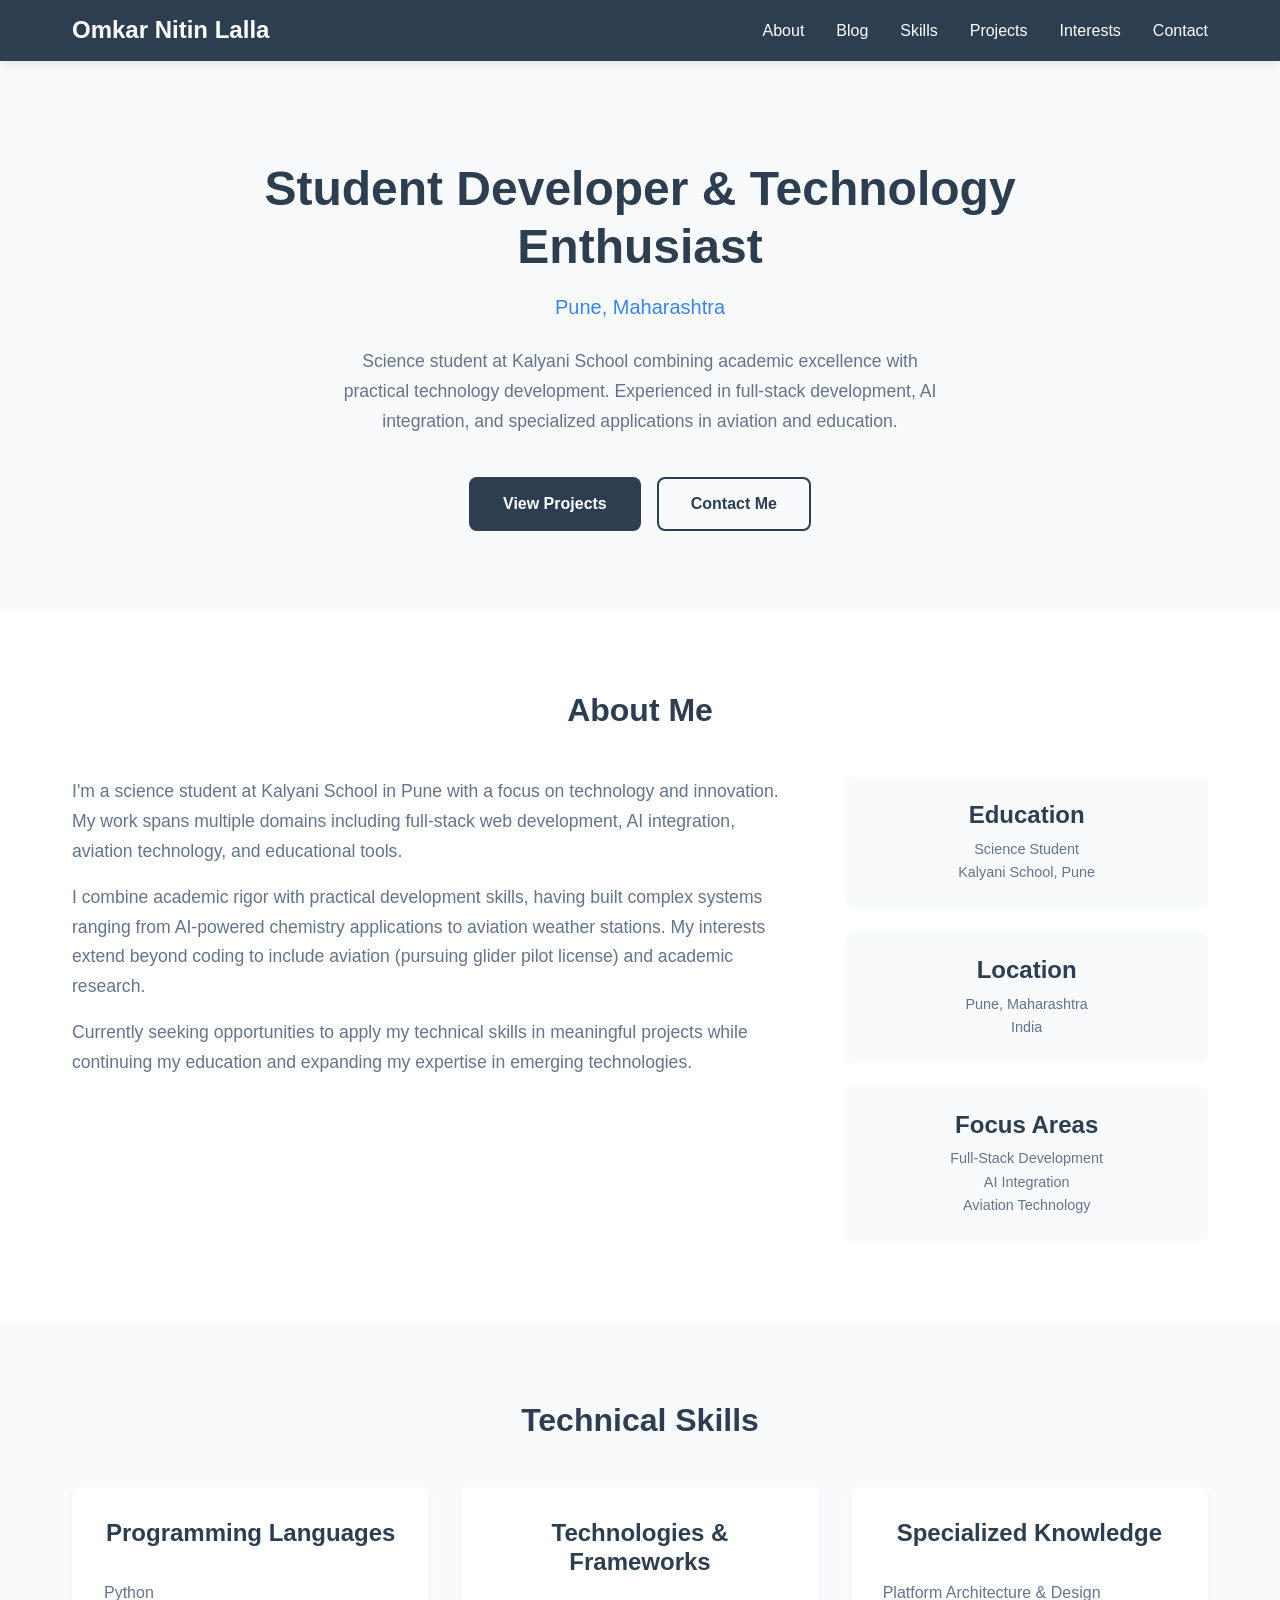
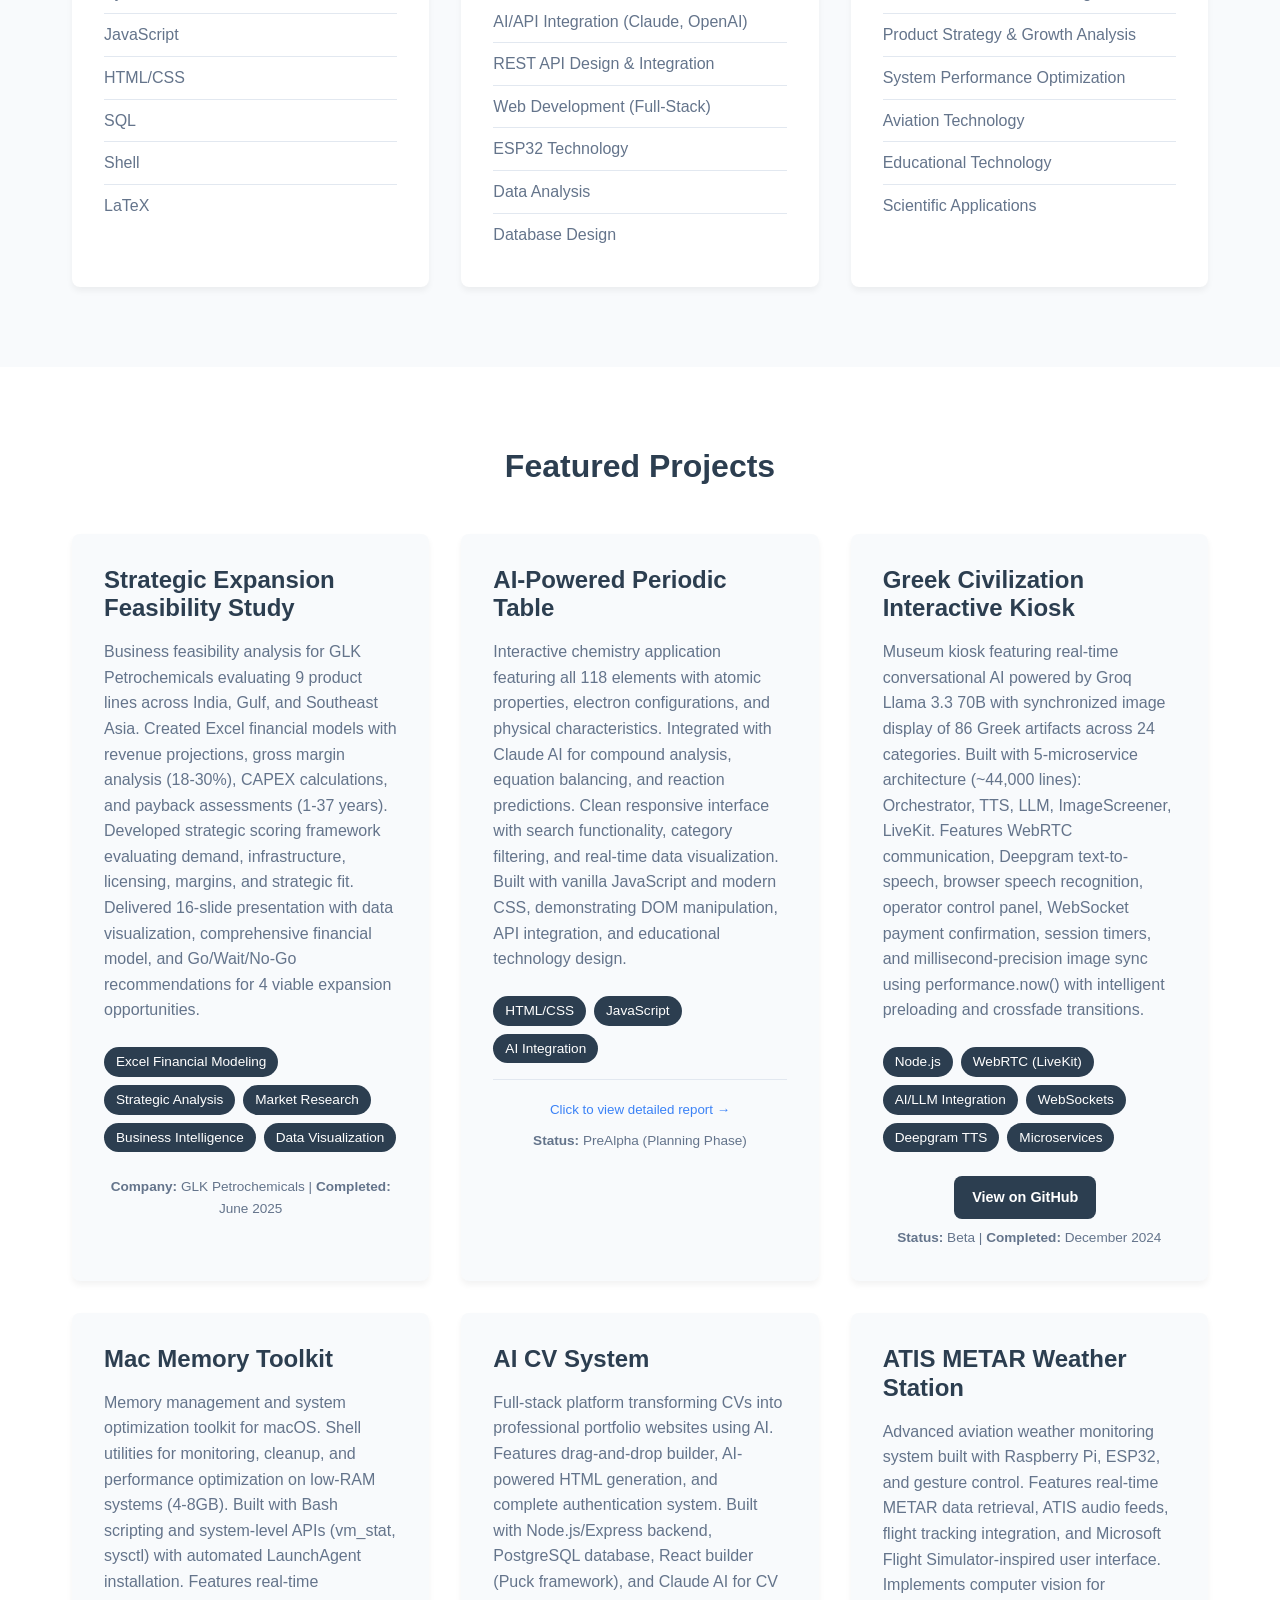
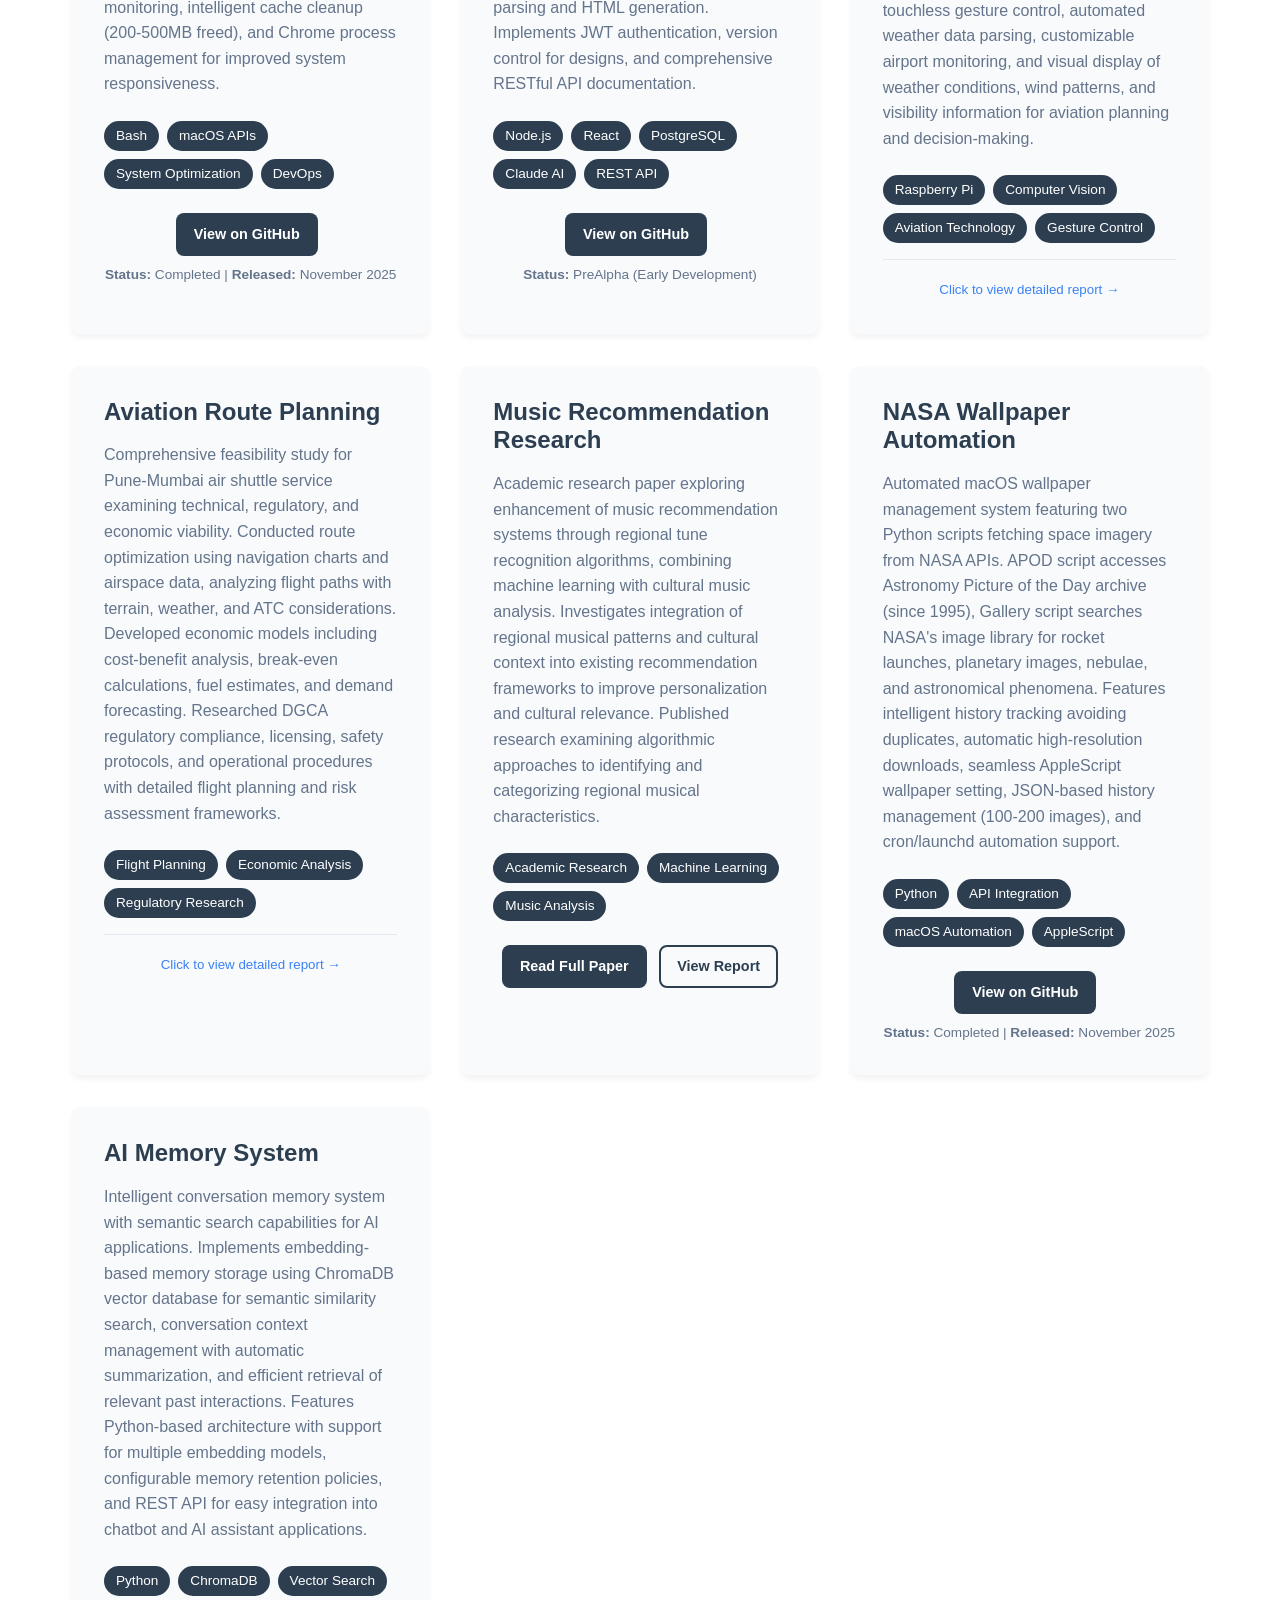
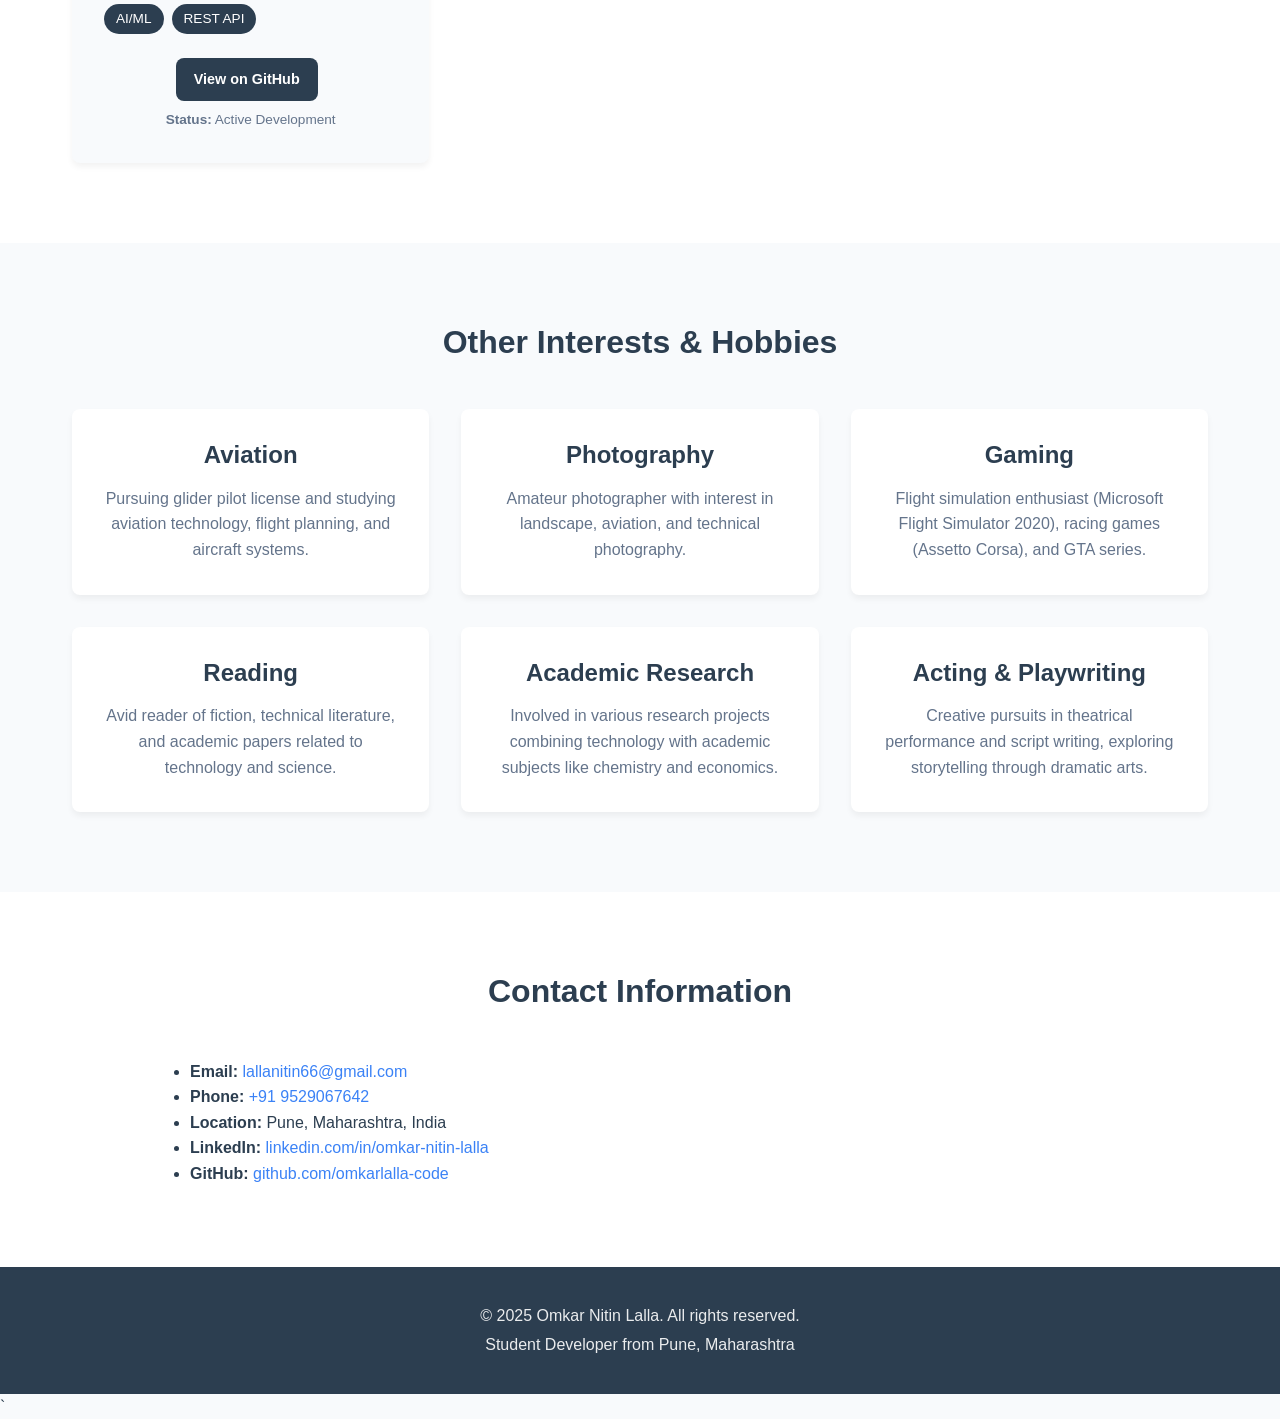
==== commit 73c401d1: "Add Blog link to navigation header - Added Blog link to navigation menu after About section - Links " ====
--- a/index.html
+++ b/index.html
@@ -16,6 +16,7 @@
             </div>
             <ul class="nav-menu">
                 <li><a href="#about">About</a></li>
+                <li><a href="https://omkarlalla-code.hashnode.dev/" target="_blank">Blog</a></li>
                 <li><a href="#skills">Skills</a></li>
                 <li><a href="#projects">Projects</a></li>
                 <li><a href="#interests">Interests</a></li>
